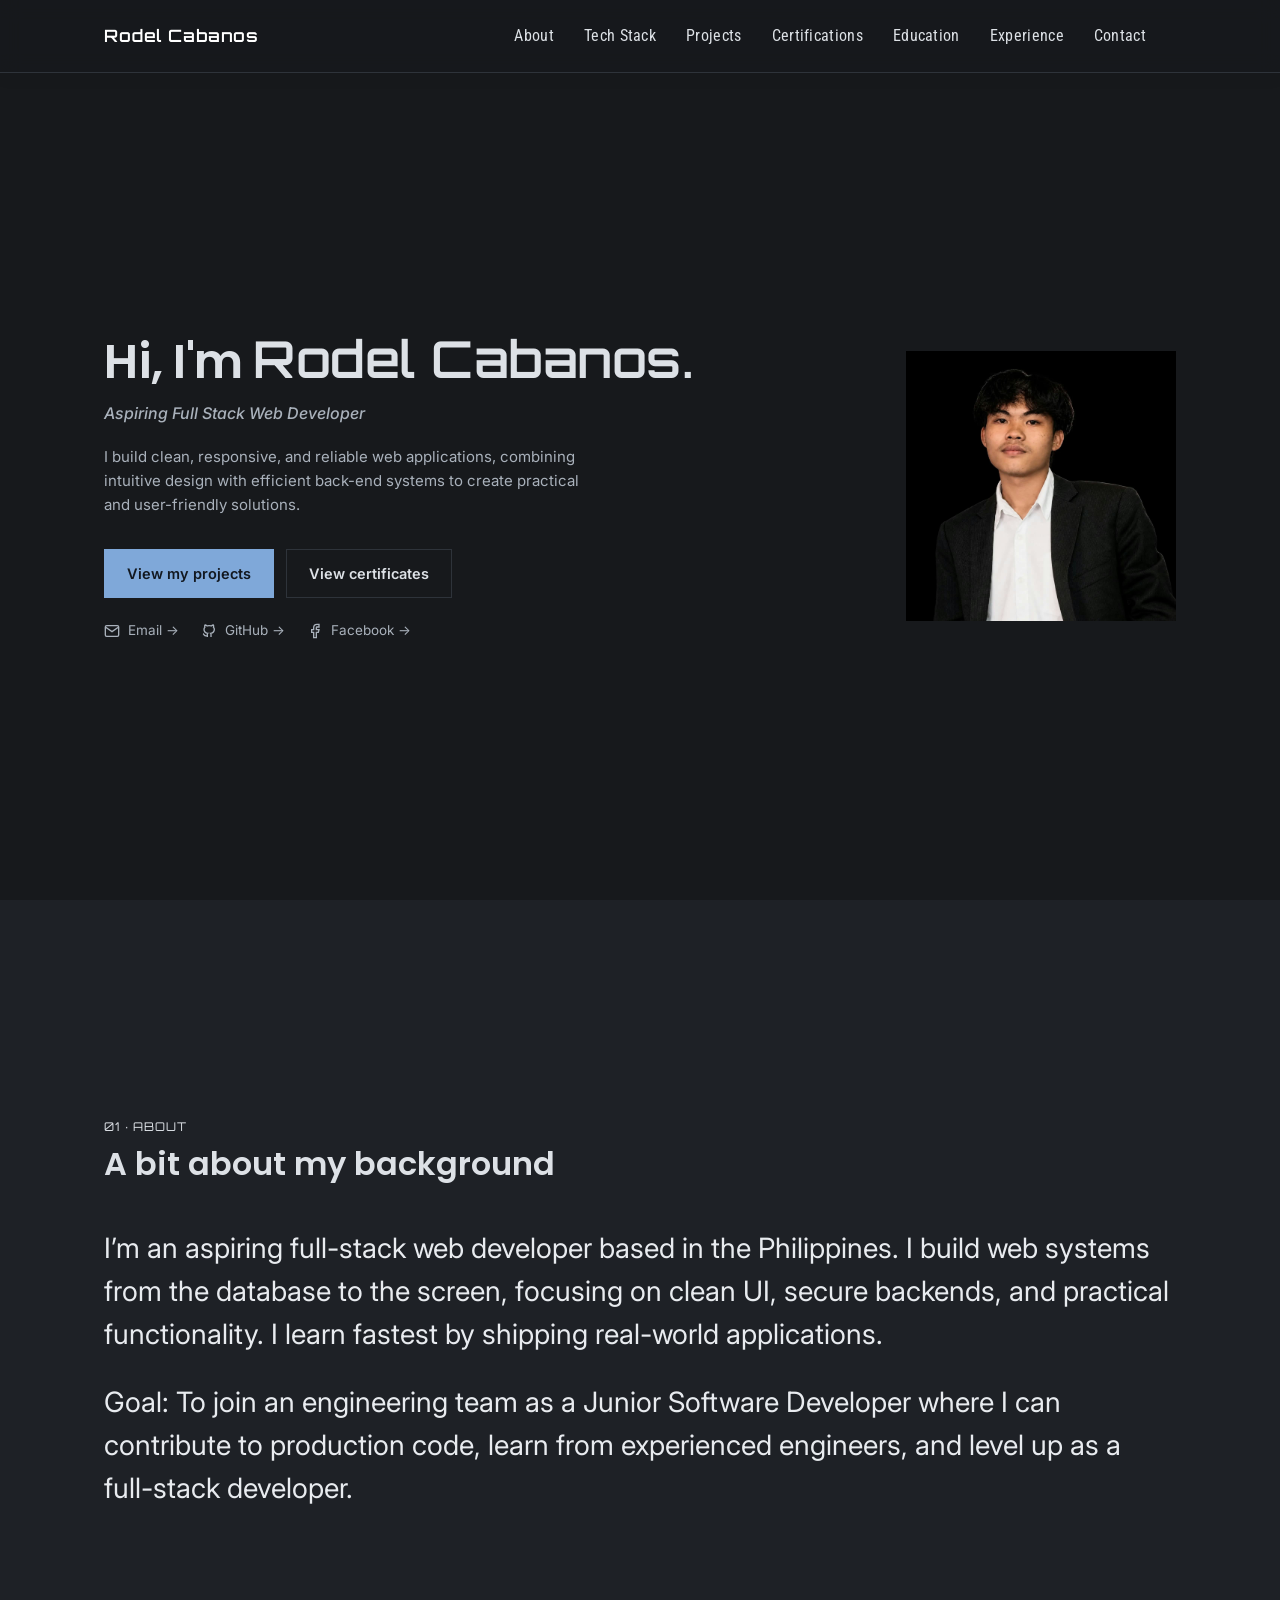
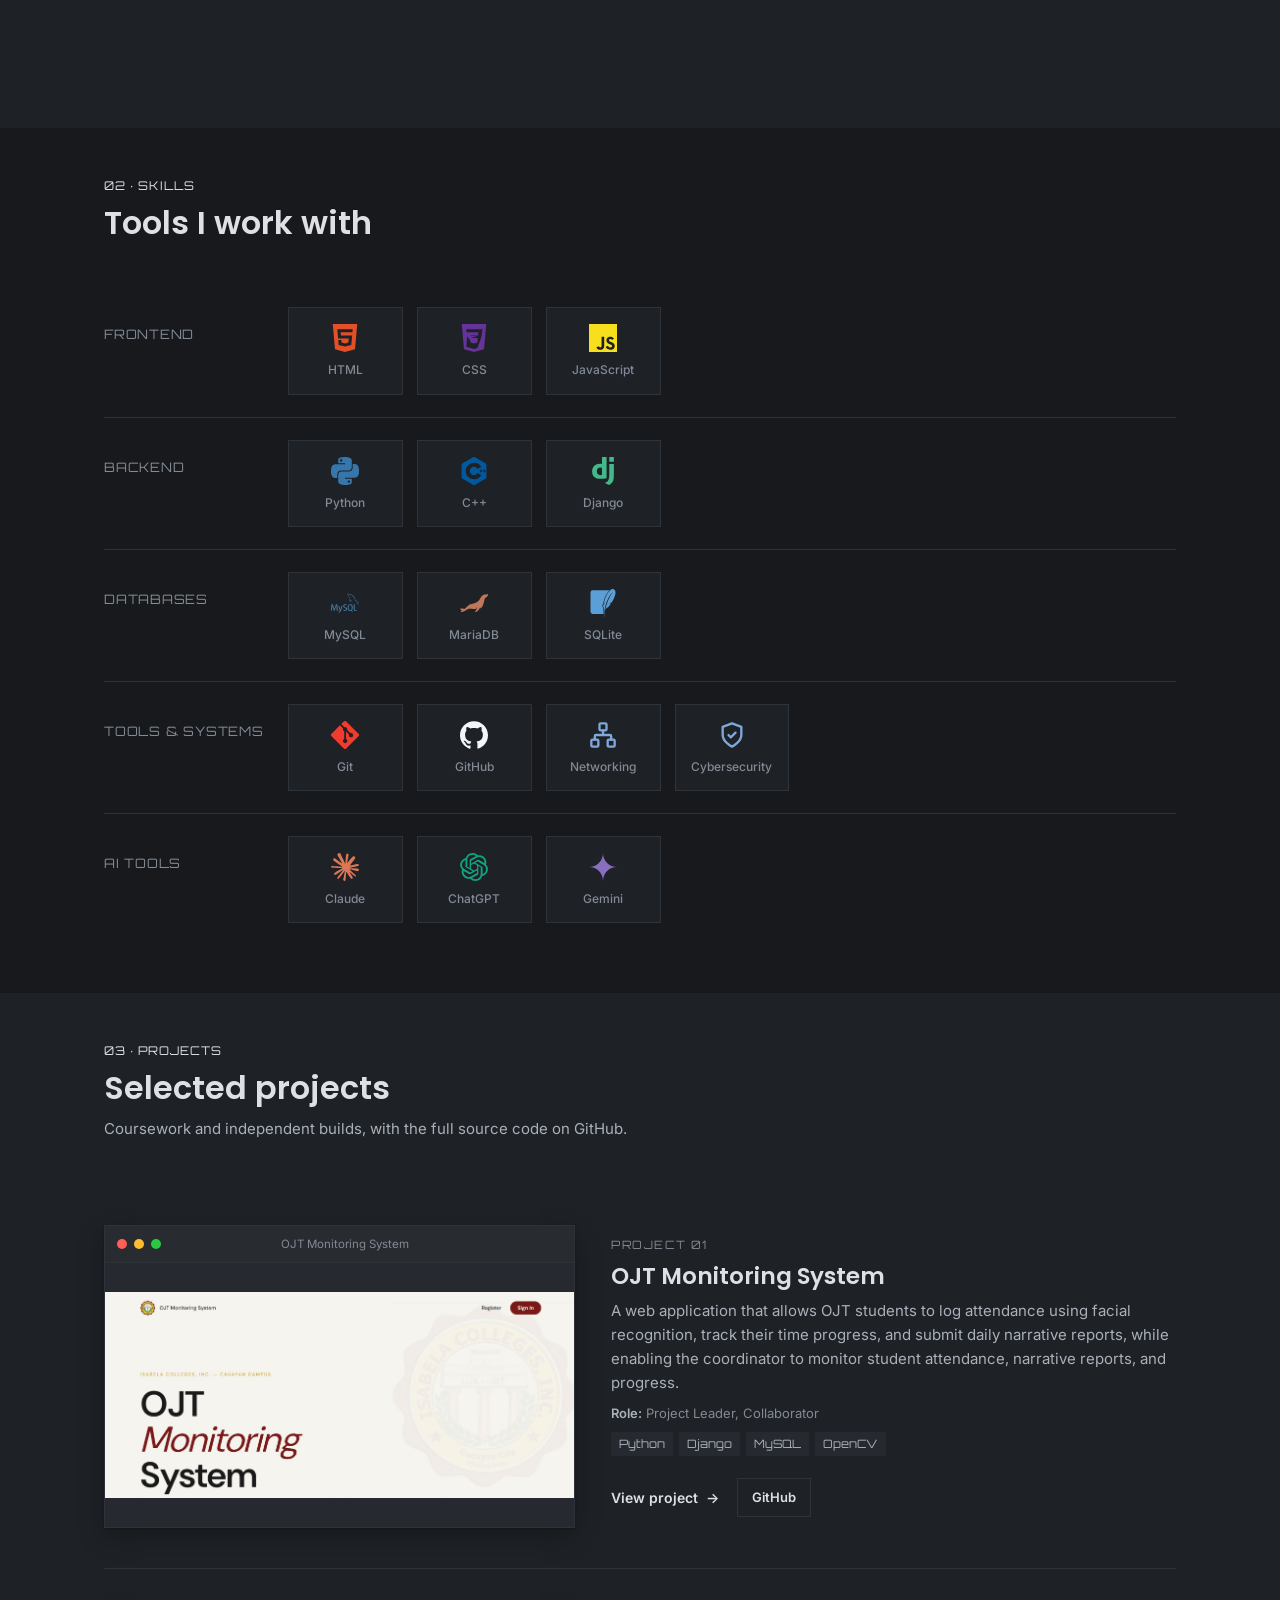
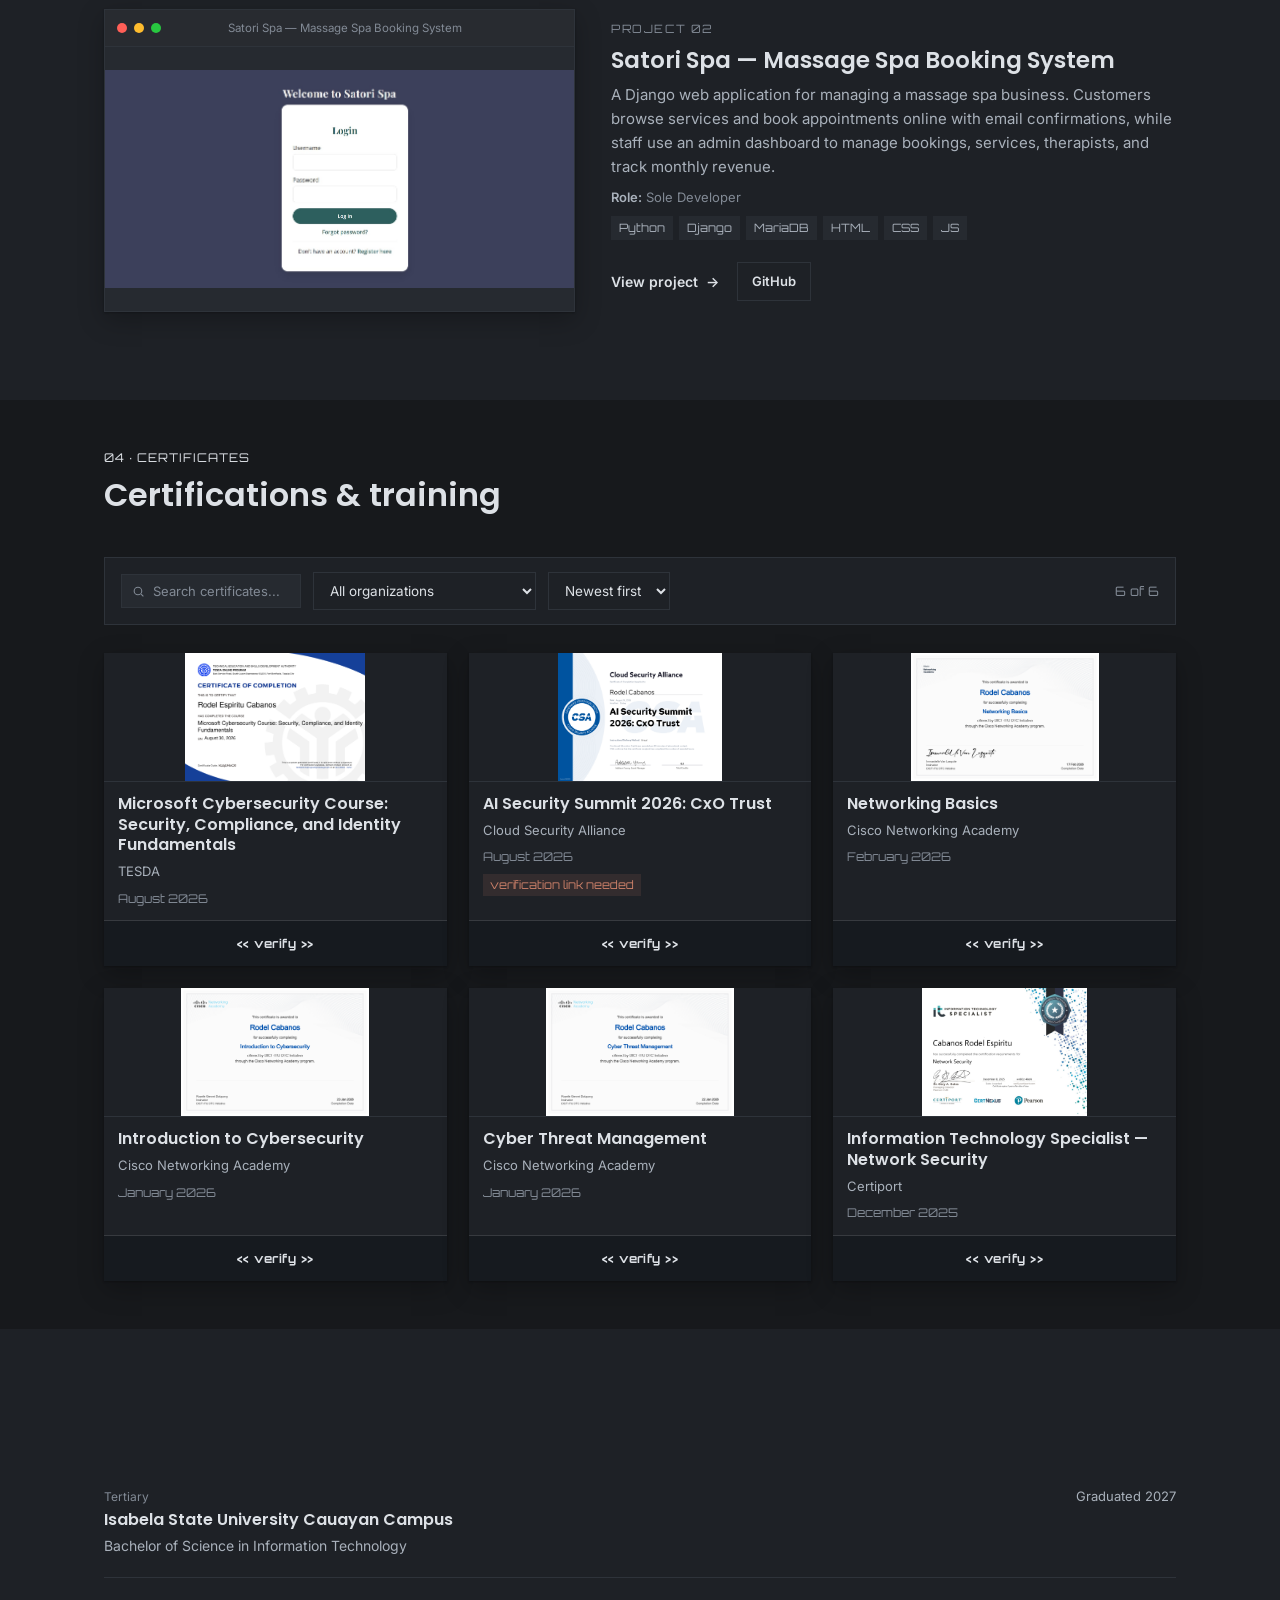
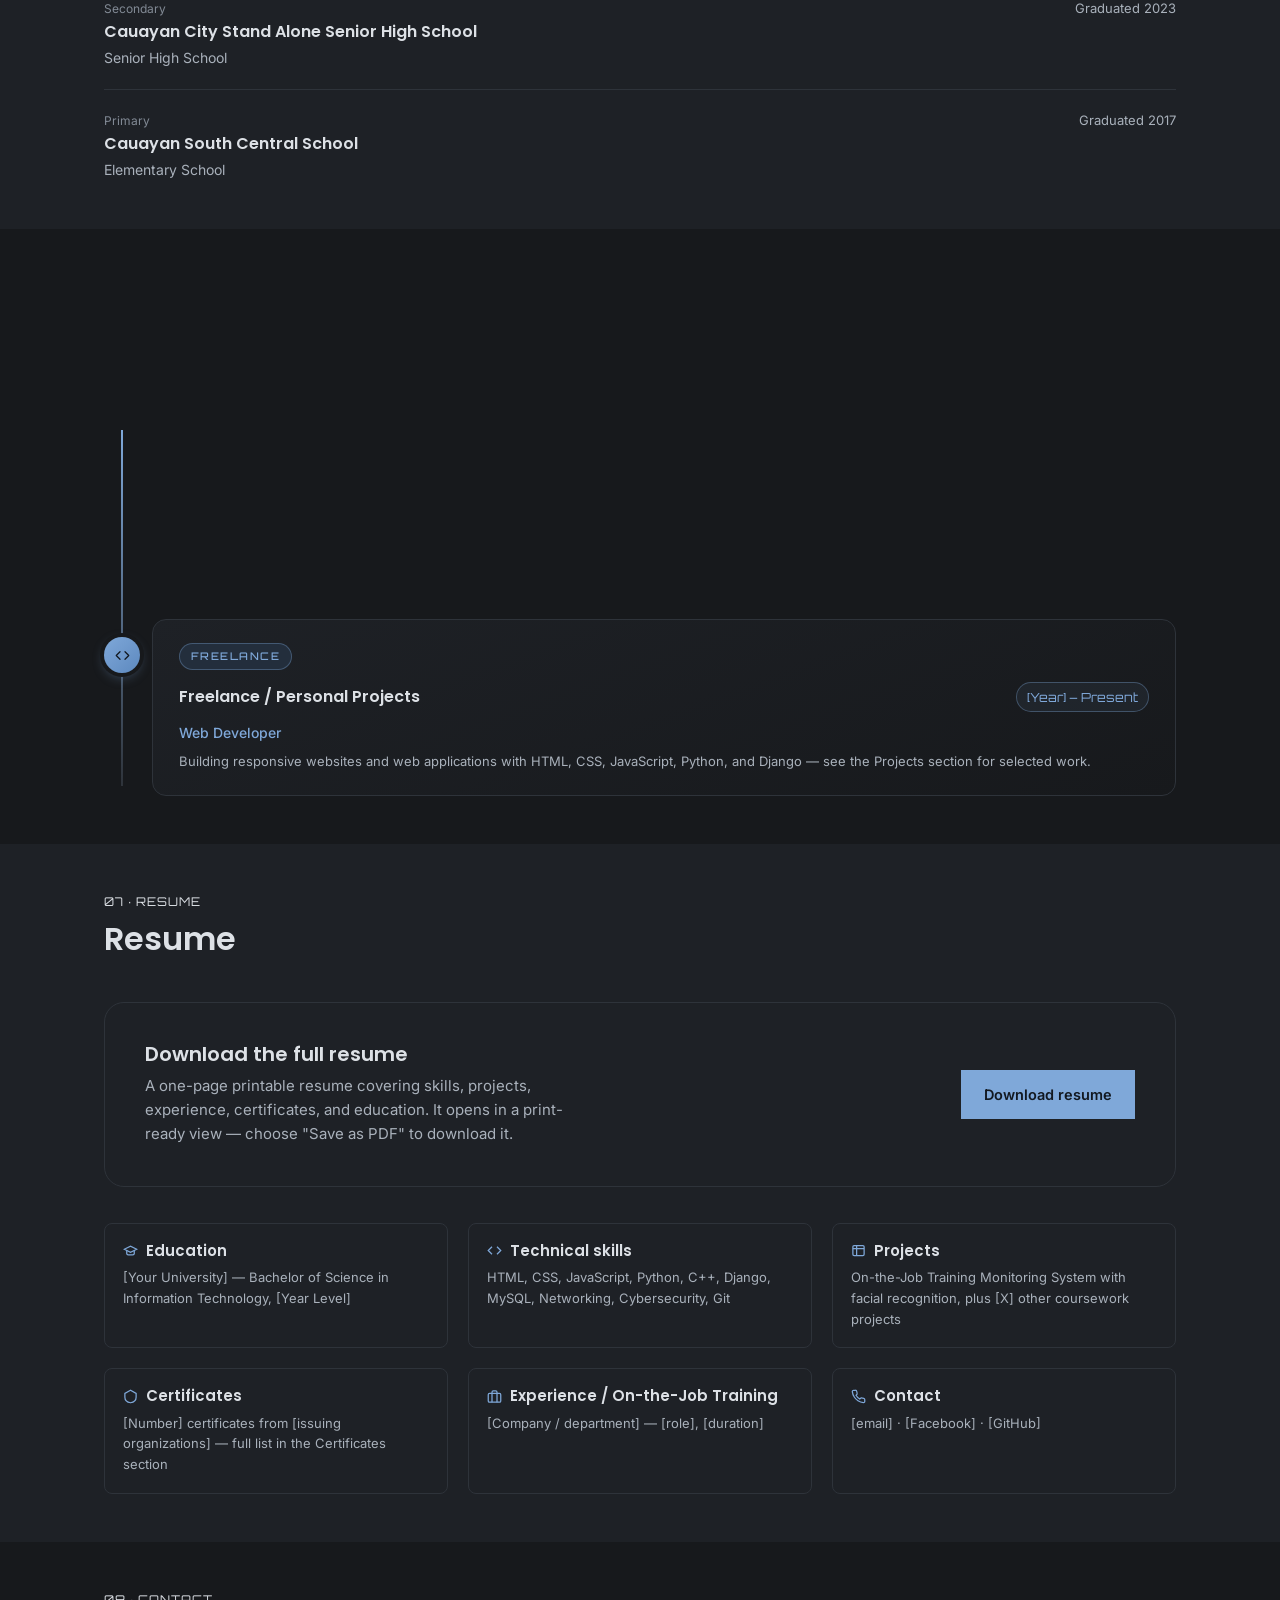
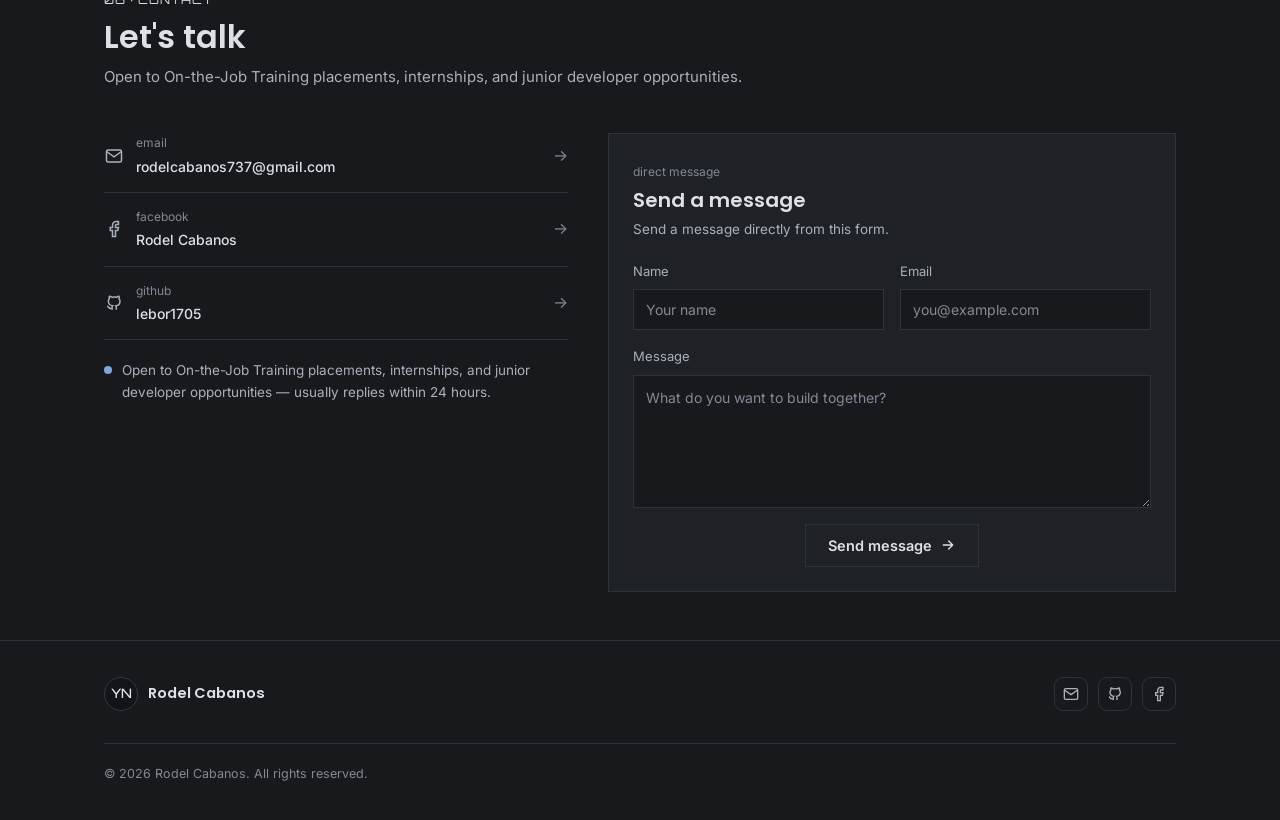
==== index.html @ 9fe043f9 "skskskkskskks" ====
﻿<!DOCTYPE html>
<html lang="en">
<head>
<meta charset="UTF-8">
<meta name="viewport" content="width=device-width, initial-scale=1, viewport-fit=cover">
<title>Rodel Cabanos</title>
<meta name="description" content="Portfolio and online resume of Rodel Cabanos, Bachelor of Science in Information Technology student.">
<link rel="preconnect" href="https://fonts.googleapis.com">
<link rel="preconnect" href="https://fonts.gstatic.com" crossorigin>
  <link href="https://fonts.googleapis.com/css2?family=Inter:wght@400;500;600;700&family=Orbitron:wght@500;600;700&family=Poppins:wght@400;500;600;700&family=Roboto+Condensed:wght@400;500;600;700&display=swap" rel="stylesheet">
<link rel="stylesheet" href="style.css">
</head>
<body>

<header class="nav">
  <div class="nav-inner">
    <a href="#home" class="brand">Rodel Cabanos</a>
    <nav class="nav-links" id="navLinks">
      <a href="#about">About</a>
      <a href="#skills">Tech Stack</a>
      <a href="#projects">Projects</a>
      <a href="#certificates">Certifications</a>
      <a href="#education">Education</a>
      <a href="#experience">Experience</a>
      <a href="#contact">Contact</a>
    </nav>
    <div class="nav-right">
      <button class="nav-burger" id="navBurger" aria-label="Open menu"><span></span></button>
    </div>
  </div>
  <div class="mobile-panel" id="mobilePanel">
    <a href="#about">About</a>
    <a href="#skills">Tech Stack</a>
    <a href="#projects">Projects</a>
    <a href="#certificates">Certifications</a>
    <a href="#education">Education</a>
    <a href="#experience">Experience</a>
    <a href="#contact">Contact</a>
  </div>
</header>

<!-- ============================================================ HOME ============================================================ -->
<section id="home" class="hero">
  <div class="wrap">
    <div class="hero-copy">
      <h1>Hi, I'm <span class="gothic">Rodel Cabanos.</span></h1>
      <p class="role">Aspiring Full Stack Web Developer</p>
      <p class="intro">I build clean, responsive, and reliable web applications, combining intuitive design with efficient back-end systems to create practical and user-friendly solutions.</p>
      <div class="hero-actions">
        <a href="#projects" class="btn btn-primary">View my projects</a>
        <a href="#certificates" class="btn btn-ghost">View certificates</a>
      </div>
      <div class="hero-social">
        <a href="https://mail.google.com/mail/?view=cm&fs=1&to=rodelcabanos737@gmail.com" target="_blank" rel="noopener">
          <svg viewBox="0 0 24 24" fill="none" stroke="currentColor" stroke-width="2"><rect x="2" y="4" width="20" height="16" rx="2"/><path d="m22 6-10 7L2 6"/></svg>
          Email &rarr;
        </a>
        <a href="https://github.com/leboR1705" target="_blank" rel="noopener">
          <svg viewBox="0 0 24 24" fill="none" stroke="currentColor" stroke-width="2"><path d="M9 19c-4.3 1.4-4.3-2.5-6-3m12 5v-3.5c0-1 .1-1.4-.5-2 2.8-.3 5.5-1.4 5.5-6a4.6 4.6 0 0 0-1.3-3.2 4.2 4.2 0 0 0-.1-3.2s-1-.3-3.3 1.3a11.5 11.5 0 0 0-6 0C6.9 2.8 5.9 3.1 5.9 3.1a4.2 4.2 0 0 0-.1 3.2A4.6 4.6 0 0 0 4.5 9.5c0 4.6 2.7 5.7 5.5 6-.6.6-.6 1.2-.5 2V21"/></svg>
          GitHub &rarr;
        </a>
        <a href="https://www.facebook.com/share/19pLEA3whV/" target="_blank" rel="noopener">
          <svg viewBox="0 0 24 24" fill="none" stroke="currentColor" stroke-width="2"><path d="M18 2h-3a5 5 0 0 0-5 5v3H7v4h3v8h4v-8h3l1-4h-4V7a1 1 0 0 1 1-1h3Z"/></svg>
          Facebook &rarr;
        </a>
      </div>
    </div>
    <div class="hero-side">
      <div class="hero-card">
        <div class="hero-photo">
          <img src="images/profile.jpg" alt="Profile photo of Rodel Cabanos"/>
        </div>
      </div>
    </div>
  </div>
</section>

<!-- ============================================================ ABOUT ============================================================ -->
<section id="about">
  <div class="wrap">
    <div class="section-head">
      <span class="eyebrow">01 · about</span>
      <h2>A bit about my background</h2>
    </div>
    <div class="about-grid">
      <div class="about-text">
        <p>I’m an aspiring full-stack web developer based in the Philippines. I build web systems from the database to the screen, focusing on clean UI, secure backends, and practical functionality. I learn fastest by shipping real-world applications.</p>
      </div>
      <aside class="about-quote">
        <span class="q-mark" aria-hidden="true">&ldquo;</span>
        <p class="quote-text">Goal: To join an engineering team as a Junior Software Developer where I can contribute to production code, learn from experienced engineers, and level up as a full-stack developer.</p>
      </aside>
    </div>
  </div>
</section>

<!-- ============================================================ SKILLS ============================================================ -->
<section id="skills">
  <div class="wrap">
    <div class="section-head">
      <span class="eyebrow">02 · skills</span>
      <h2>Tools I work with</h2>
    </div>

    <div class="skill-group">
      <h3>frontend</h3>
      <div class="skill-cards">
        <div class="skill-card"><svg class="i-html" viewBox="0 0 24 24" fill="currentColor"><path d="M1.5 0h21l-1.91 21.563L11.977 24l-8.564-2.438L1.5 0zm7.031 9.75l-.232-2.718 10.059.003.23-2.622L5.412 4.41l.698 8.01h9.126l-.326 3.426-2.91.804-2.955-.81-.188-2.11H6.248l.33 4.171L12 19.351l5.379-1.443.744-8.157H8.531z"/></svg><span>HTML</span></div>
        <div class="skill-card"><svg class="i-css" viewBox="0 0 24 24" fill="currentColor"><path d="M1.5 0h21l-1.91 21.563L11.977 24l-8.564-2.438L1.5 0zm17.09 4.413L5.41 4.41l.213 2.622 10.125.002-.255 2.716h-6.64l.24 2.573h6.182l-.366 3.523-2.91.804-2.956-.81-.188-2.11h-.01l.01.002-2.128-2.11-.012-.001-.576-1.494L5.41 19.59l6.569 1.814 2.911-.803 3.286-9.113.717-3.833.28-2.846.173-1.324zM8.79 12.057h6.188l-.212 2.11-6.188.24-.33-4.172 6.51-.002z"/></svg><span>CSS</span></div>
        <div class="skill-card"><svg class="i-js" viewBox="0 0 24 24" fill="currentColor"><path d="M0 0h24v24H0V0zm22.034 18.276c-.175-1.095-.888-2.015-3.003-2.873-.736-.345-1.554-.585-1.797-1.14-.091-.33-.105-.51-.046-.705.15-.646.915-.84 1.515-.66.39.12.75.42.976.9 1.034-.676 1.034-.676 1.755-1.125-.27-.42-.404-.601-.586-.78-.63-.705-1.469-1.065-2.834-1.034l-.705.089c-.676.165-1.32.525-1.71 1.005-1.14 1.291-.811 3.541.569 4.471 1.365 1.02 3.361 1.244 3.616 2.205.24 1.17-.87 1.545-1.966 1.41-.811-.18-1.26-.586-1.755-1.336l-1.83 1.051c.21.48.45.689.81 1.109 1.74 1.756 6.09 1.666 6.871-1.004.029-.09.24-.705.074-1.65l.046.067zm-8.983-7.245h-2.248c0 1.938-.009 3.864-.009 5.805 0 1.232.063 2.363-.138 2.711-.33.689-1.18.601-1.566.48-.396-.196-.597-.466-.83-.855-.063-.105-.11-.196-.127-.196l-1.825 1.125c.305.63.75 1.172 1.324 1.517.855.51 2.004.675 3.207.405.783-.226 1.458-.691 1.811-1.411.51-.93.402-2.07.397-3.346.012-2.054 0-4.109 0-6.179l.004-.056z"/></svg><span>JavaScript</span></div>
      </div>
    </div>
    <div class="skill-group">
      <h3>backend</h3>
      <div class="skill-cards">
        <div class="skill-card"><svg class="i-python" viewBox="0 0 24 24" fill="currentColor"><path d="M14.25.18l.9.2.73.26.59.3.45.32.34.34.25.34.16.33.1.3.04.26.02.2-.01.13V8.5l-.05.63-.13.55-.21.46-.26.38-.3.31-.33.25-.35.19-.35.14-.33.1-.3.07-.26.04-.21.02H8.77l-.69.05-.59.14-.5.22-.41.27-.33.32-.27.35-.2.36-.15.37-.1.35-.07.32-.04.27-.02.21v3.06H3.17l-.21-.03-.28-.07-.32-.12-.35-.18-.36-.26-.36-.36-.35-.46-.32-.59-.28-.73-.21-.88-.14-1.05-.05-1.23.06-1.22.16-1.04.24-.87.32-.71.36-.57.4-.44.42-.33.42-.24.4-.16.36-.1.32-.05.24-.01h.16l.06.01h8.16v-.83H6.18l-.01-2.75-.02-.37.05-.34.11-.31.17-.28.25-.26.31-.23.38-.2.44-.18.51-.15.58-.12.64-.1.71-.06.77-.04.84-.02 1.27.05zm-6.3 1.98l-.23.33-.08.41.08.41.23.34.33.22.41.09.41-.09.33-.22.23-.34.08-.41-.08-.41-.23-.33-.33-.22-.41-.09-.41.09zm13.09 3.95l.28.06.32.12.35.18.36.27.36.35.35.47.32.59.28.73.21.88.14 1.04.05 1.23-.06 1.23-.16 1.04-.24.86-.32.71-.36.57-.4.45-.42.33-.42.24-.4.16-.36.09-.32.05-.24.02-.16-.01h-8.22v.82h5.84l.01 2.76.02.36-.05.34-.11.31-.17.29-.25.25-.31.24-.38.2-.44.17-.51.15-.58.13-.64.09-.71.07-.77.04-.84.01-1.27-.04-1.07-.14-.9-.2-.73-.25-.59-.3-.45-.33-.34-.34-.25-.34-.16-.33-.1-.3-.04-.25-.02-.2.01-.13v-5.34l.05-.64.13-.54.21-.46.26-.38.3-.32.33-.24.35-.2.35-.14.33-.1.3-.06.26-.04.21-.02.13-.01h5.84l.69-.05.59-.14.5-.21.41-.28.33-.32.27-.35.2-.36.15-.36.1-.35.07-.32.04-.28.02-.21V6.07h2.09l.14.01zm-6.47 14.25l-.23.33-.08.41.08.41.23.33.33.23.41.08.41-.08.33-.23.23-.33.08-.41-.08-.41-.23-.33-.33-.23-.41-.08-.41.08z"/></svg><span>Python</span></div>
        <div class="skill-card"><svg class="i-cpp" viewBox="0 0 24 24" fill="currentColor"><path d="M22.394 6c-.167-.29-.398-.543-.652-.69L12.926.22c-.509-.294-1.34-.294-1.848 0L2.26 5.31c-.508.293-.923 1.013-.923 1.6v10.18c0 .294.104.62.271.91.167.29.398.543.652.69l8.816 5.09c.508.293 1.34.293 1.848 0l8.816-5.09c.254-.147.485-.4.652-.69.167-.29.27-.616.27-.91V6.91c.003-.294-.1-.62-.268-.91zM12 19.11c-3.92 0-7.109-3.19-7.109-7.11 0-3.92 3.19-7.11 7.11-7.11a7.133 7.133 0 016.156 3.553l-3.076 1.78a3.567 3.567 0 00-3.08-1.78A3.56 3.56 0 008.444 12 3.56 3.56 0 0012 15.555a3.57 3.57 0 003.08-1.778l3.078 1.78A7.135 7.135 0 0112 19.11zm7.11-6.715h-.79v.79h-.79v-.79h-.79v-.79h.79v-.79h.79v.79h.79zm2.962 0h-.79v.79h-.79v-.79h-.79v-.79h.79v-.79h.79v.79h.79z"/></svg><span>C++</span></div>
        <div class="skill-card"><svg class="i-django" viewBox="0 0 24 24" fill="currentColor"><path d="M11.146 0h3.924v18.166c-2.013.382-3.491.535-5.096.535-4.791 0-7.288-2.166-7.288-6.32 0-4.002 2.65-6.6 6.753-6.6.637 0 1.121.05 1.707.203zm0 9.143a3.894 3.894 0 00-1.325-.204c-1.988 0-3.134 1.223-3.134 3.365 0 2.09 1.096 3.236 3.109 3.236.433 0 .79-.025 1.35-.102V9.142zM21.314 6.06v9.098c0 3.134-.229 4.638-.917 5.937-.637 1.249-1.478 2.039-3.211 2.905l-3.644-1.733c1.733-.815 2.574-1.53 3.109-2.625.561-1.121.739-2.421.739-5.835V6.059h3.924zM17.39.021h3.924v4.026H17.39z"/></svg><span>Django</span></div>
      </div>
    </div>
    <div class="skill-group">
      <h3>databases</h3>
      <div class="skill-cards">
        <div class="skill-card"><svg class="i-mysql" viewBox="0 0 24 24" fill="currentColor"><path d="M16.405 5.501c-.115 0-.193.014-.274.033v.013h.014c.054.104.146.18.214.273.054.107.1.214.154.32l.014-.015c.094-.066.14-.172.14-.333-.04-.047-.046-.094-.08-.14-.04-.067-.126-.1-.18-.153zM5.77 18.695h-.927a50.854 50.854 0 00-.27-4.41h-.008l-1.41 4.41H2.45l-1.4-4.41h-.01a72.892 72.892 0 00-.195 4.41H0c.055-1.966.192-3.81.41-5.53h1.15l1.335 4.064h.008l1.347-4.064h1.095c.242 2.015.384 3.86.428 5.53zm4.017-4.08c-.378 2.045-.876 3.533-1.492 4.46-.482.716-1.01 1.073-1.583 1.073-.153 0-.34-.046-.566-.138v-.494c.11.017.24.026.386.026.268 0 .483-.075.647-.222.197-.18.295-.382.295-.605 0-.155-.077-.47-.23-.944L6.23 14.615h.91l.727 2.36c.164.536.233.91.205 1.123.4-1.064.678-2.227.835-3.483zm12.325 4.08h-2.63v-5.53h.885v4.85h1.745zm-3.32.135l-1.016-.5c.09-.076.177-.158.255-.25.433-.506.648-1.258.648-2.253 0-1.83-.718-2.746-2.155-2.746-.704 0-1.254.232-1.65.697-.43.508-.646 1.256-.646 2.245 0 .972.19 1.686.574 2.14.35.41.877.615 1.583.615.264 0 .506-.033.725-.098l1.325.772.36-.622zM15.5 17.588c-.225-.36-.337-.94-.337-1.736 0-1.393.424-2.09 1.27-2.09.443 0 .77.167.977.5.224.362.336.936.336 1.723 0 1.404-.424 2.108-1.27 2.108-.445 0-.77-.167-.978-.5zm-1.658-.425c0 .47-.172.856-.516 1.156-.344.3-.803.45-1.384.45-.543 0-1.064-.172-1.573-.515l.237-.476c.438.22.833.328 1.19.328.332 0 .593-.073.783-.22a.754.754 0 00.3-.615c0-.33-.23-.61-.648-.845-.388-.213-1.163-.657-1.163-.657-.422-.307-.632-.636-.632-1.177 0-.45.157-.81.47-1.085.315-.278.72-.415 1.22-.415.512 0 .98.136 1.4.41l-.213.476a2.726 2.726 0 00-1.064-.23c-.283 0-.502.068-.654.206a.685.685 0 00-.248.524c0 .328.234.61.666.85.393.215 1.187.67 1.187.67.433.305.648.63.648 1.168zm9.382-5.852c-.535-.014-.95.04-1.297.188-.1.04-.26.04-.274.167.055.053.063.14.11.214.08.134.218.313.346.407.14.11.28.216.427.31.26.16.555.255.81.416.145.094.293.213.44.313.073.05.12.14.214.172v-.02c-.046-.06-.06-.147-.105-.214-.067-.067-.134-.127-.2-.193a3.223 3.223 0 00-.695-.675c-.214-.146-.682-.35-.77-.595l-.013-.014c.146-.013.32-.066.46-.106.227-.06.435-.047.67-.106.106-.027.213-.06.32-.094v-.06c-.12-.12-.21-.283-.334-.395a8.867 8.867 0 00-1.104-.823c-.21-.134-.476-.22-.697-.334-.08-.04-.214-.06-.26-.127-.12-.146-.19-.34-.275-.514a17.69 17.69 0 01-.547-1.163c-.12-.262-.193-.523-.34-.763-.69-1.137-1.437-1.826-2.586-2.5-.247-.14-.543-.2-.856-.274-.167-.008-.334-.02-.5-.027-.11-.047-.216-.174-.31-.235-.38-.24-1.364-.76-1.644-.072-.18.434.267.862.422 1.082.115.153.26.328.34.5.047.116.06.235.107.356.106.294.207.622.347.897.073.14.153.287.247.413.054.073.146.107.167.227-.094.136-.1.334-.154.5-.24.757-.146 1.693.194 2.25.107.166.362.534.703.393.3-.12.234-.5.32-.835.02-.08.007-.133.048-.187v.015c.094.188.188.367.274.555.206.328.566.668.867.895.16.12.287.328.487.402v-.02h-.015c-.043-.058-.1-.086-.154-.133a3.445 3.445 0 01-.35-.4 8.76 8.76 0 01-.747-1.218c-.11-.21-.202-.436-.29-.643-.04-.08-.04-.2-.107-.24-.1.146-.247.273-.32.453-.127.288-.14.642-.188 1.01-.027.007-.014 0-.027.014-.214-.052-.287-.274-.367-.46-.2-.475-.233-1.238-.06-1.785.047-.14.247-.582.167-.716-.042-.127-.174-.2-.247-.303a2.478 2.478 0 01-.24-.427c-.16-.374-.24-.788-.414-1.162-.08-.173-.22-.354-.334-.513-.127-.18-.267-.307-.368-.52-.033-.073-.08-.194-.027-.274.014-.054.042-.075.094-.09.088-.072.335.022.422.062.247.1.455.194.662.334.094.066.195.193.315.226h.14c.214.047.455.014.655.073.355.114.675.28.962.46a5.953 5.953 0 012.085 2.286c.08.154.115.295.188.455.14.33.313.663.455.982.14.315.275.636.476.897.1.14.502.213.682.286.133.06.34.115.46.188.23.14.454.3.67.454.11.076.443.243.463.378z"/></svg><span>MySQL</span></div>
        <div class="skill-card"><svg class="i-mariadb" viewBox="0 0 24 24" fill="currentColor"><path d="M23.157 4.412c-.676.284-.79.31-1.673.372-.65.045-.757.057-1.212.209-.75.246-1.395.75-2.02 1.59-.296.398-1.249 1.913-1.249 1.988 0 .057-.65.998-.915 1.32-.574.713-1.08 1.079-2.14 1.59-.77.36-1.224.524-4.102 1.477-1.073.353-2.133.738-2.367.864-.852.449-1.515 1.036-2.203 1.938-1.003 1.32-.972 1.313-3.042.947a12.264 12.264 0 00-.675-.063c-.644-.05-1.023.044-1.332.334L0 17.193l.177.088c.094.05.353.234.561.398.215.17.461.347.55.391.088.044.17.088.183.101.012.013-.089.17-.228.353-.435.581-.593.871-.574 1.048.019.164.032.17.43.17.517-.006.826-.056 1.261-.208.65-.233 2.058-.94 2.784-1.4.776-.5 1.717-.998 1.956-1.042.082-.02.354-.07.594-.114.58-.107 1.464-.095 2.587.05.108.013.373.045.6.064.227.025.43.057.454.076.026.012.474.037.998.056.934.026 1.104.007 1.3-.189.126-.133.385-.631.498-.985.209-.643.417-.921.366-.492-.113.966-.322 1.692-.713 2.411-.259.499-.663 1.092-.934 1.395-.322.347-.315.36.088.315.619-.063 1.471-.397 2.096-.82.827-.562 1.647-1.691 2.19-3.03.107-.27.22-.22.183.083-.013.094-.038.315-.057.498l-.031.328.353-.202c.833-.48 1.414-1.262 2.127-2.884.227-.518.877-2.922 1.073-3.976a9.64 9.64 0 01.271-1.042c.127-.429.196-.555.48-.858.183-.19.625-.555.978-.808.72-.505.953-.75 1.187-1.205.208-.417.284-1.13.132-1.357-.132-.202-.284-.196-.763.006z"/></svg><span>MariaDB</span></div>
        <div class="skill-card"><svg class="i-sqlite" viewBox="0 0 24 24" fill="currentColor"><path d="M21.678.521c-1.032-.92-2.28-.55-3.513.544a8.71 8.71 0 0 0-.547.535c-2.109 2.237-4.066 6.38-4.674 9.544.237.48.422 1.093.544 1.561a13.044 13.044 0 0 1 .164.703s-.019-.071-.096-.296l-.05-.146a1.689 1.689 0 0 0-.033-.08c-.138-.32-.518-.995-.686-1.289-.143.423-.27.818-.376 1.176.484.884.778 2.4.778 2.4s-.025-.099-.147-.442c-.107-.303-.644-1.244-.772-1.464-.217.804-.304 1.346-.226 1.478.152.256.296.698.422 1.186.286 1.1.485 2.44.485 2.44l.017.224a22.41 22.41 0 0 0 .056 2.748c.095 1.146.273 2.13.5 2.657l.155-.084c-.334-1.038-.47-2.399-.41-3.967.09-2.398.642-5.29 1.661-8.304 1.723-4.55 4.113-8.201 6.3-9.945-1.993 1.8-4.692 7.63-5.5 9.788-.904 2.416-1.545 4.684-1.931 6.857.666-2.037 2.821-2.912 2.821-2.912s1.057-1.304 2.292-3.166c-.74.169-1.955.458-2.362.629-.6.251-.762.337-.762.337s1.945-1.184 3.613-1.72C21.695 7.9 24.195 2.767 21.678.521m-18.573.543A1.842 1.842 0 0 0 1.27 2.9v16.608a1.84 1.84 0 0 0 1.835 1.834h9.418a22.953 22.953 0 0 1-.052-2.707c-.006-.062-.011-.141-.016-.2a27.01 27.01 0 0 0-.473-2.378c-.121-.47-.275-.898-.369-1.057-.116-.197-.098-.31-.097-.432 0-.12.015-.245.037-.386a9.98 9.98 0 0 1 .234-1.045l.217-.028c-.017-.035-.014-.065-.031-.097l-.041-.381a32.8 32.8 0 0 1 .382-1.194l.2-.019c-.008-.016-.01-.038-.018-.053l-.043-.316c.63-3.28 2.587-7.443 4.8-9.791.066-.069.133-.128.198-.194z"/></svg><span>SQLite</span></div>
      </div>
    </div>
    <div class="skill-group">
      <h3>tools &amp; systems</h3>
      <div class="skill-cards">
        <div class="skill-card"><svg class="i-git" viewBox="0 0 24 24" fill="currentColor"><path d="M13.09 23.549a1.54 1.54 0 0 1-2.18 0L.451 13.089a1.54 1.54 0 0 1 0-2.179l7.191-7.19 2.733 2.733a1.85 1.85 0 0 0 .964 2.326v6.66a1.849 1.849 0 1 0 1.54 0V8.957l2.508 2.508a1.85 1.85 0 1 0 1.09-1.09l-2.634-2.634a1.85 1.85 0 0 0-2.378-2.377L8.73 2.63 10.91.451a1.54 1.54 0 0 1 2.179 0l10.459 10.46a1.54 1.54 0 0 1 0 2.179z"/></svg><span>Git</span></div>
        <div class="skill-card"><svg class="i-github" viewBox="0 0 24 24" fill="currentColor"><path d="M12 .297c-6.63 0-12 5.373-12 12 0 5.303 3.438 9.8 8.205 11.385.6.113.82-.258.82-.577 0-.285-.01-1.04-.015-2.04-3.338.724-4.042-1.61-4.042-1.61C4.422 18.07 3.633 17.7 3.633 17.7c-1.087-.744.084-.729.084-.729 1.205.084 1.838 1.236 1.838 1.236 1.07 1.835 2.809 1.305 3.495.998.108-.776.417-1.305.76-1.605-2.665-.3-5.466-1.332-5.466-5.93 0-1.31.465-2.38 1.235-3.22-.135-.303-.54-1.523.105-3.176 0 0 1.005-.322 3.3 1.23.96-.267 1.98-.399 3-.405 1.02.006 2.04.138 3 .405 2.28-1.552 3.285-1.23 3.285-1.23.645 1.653.24 2.873.12 3.176.765.84 1.23 1.91 1.23 3.22 0 4.61-2.805 5.625-5.475 5.92.42.36.81 1.096.81 2.22 0 1.606-.015 2.896-.015 3.286 0 .315.21.69.825.57C20.565 22.092 24 17.592 24 12.297c0-6.627-5.373-12-12-12"/></svg><span>GitHub</span></div>
        <div class="skill-card"><svg viewBox="0 0 24 24" fill="none" stroke="currentColor" stroke-width="2" stroke-linecap="round" stroke-linejoin="round"><rect x="16" y="16" width="6" height="6" rx="1"/><rect x="2" y="16" width="6" height="6" rx="1"/><rect x="9" y="2" width="6" height="6" rx="1"/><path d="M5 16v-3a1 1 0 0 1 1-1h12a1 1 0 0 1 1 1v3"/><path d="M12 12V8"/></svg><span>Networking</span></div>
        <div class="skill-card"><svg viewBox="0 0 24 24" fill="none" stroke="currentColor" stroke-width="2" stroke-linecap="round" stroke-linejoin="round"><path d="M12 22s8-4 8-10V5l-8-3-8 3v7c0 6 8 10 8 10z"/><path d="m9 12 2 2 4-4"/></svg><span>Cybersecurity</span></div>
      </div>
    </div>
    <div class="skill-group">
      <h3>ai tools</h3>
      <div class="skill-cards">
        <div class="skill-card"><svg class="i-claude" viewBox="0 0 24 24" fill="currentColor"><path d="m4.7144 15.9555 4.7174-2.6471.079-.2307-.079-.1275h-.2307l-.7893-.0486-2.6956-.0729-2.3375-.0971-2.2646-.1214-.5707-.1215-.5343-.7042.0546-.3522.4797-.3218.686.0608 1.5179.1032 2.2767.1578 1.6514.0972 2.4468.255h.3886l.0546-.1579-.1336-.0971-.1032-.0972L6.973 9.8356l-2.55-1.6879-1.3356-.9714-.7225-.4918-.3643-.4614-.1578-1.0078.6557-.7225.8803.0607.2246.0607.8925.686 1.9064 1.4754 2.4893 1.8336.3643.3035.1457-.1032.0182-.0728-.164-.2733-1.3539-2.4467-1.445-2.4893-.6435-1.032-.17-.6194c-.0607-.255-.1032-.4674-.1032-.7285L6.287.1335 6.6997 0l.9957.1336.419.3642.6192 1.4147 1.0018 2.2282 1.5543 3.0296.4553.8985.2429.8318.091.255h.1579v-.1457l.1275-1.706.2368-2.0947.2307-2.6957.0789-.7589.3764-.9107.7468-.4918.5828.2793.4797.686-.0668.4433-.2853 1.8517-.5586 2.9021-.3643 1.9429h.2125l.2429-.2429.9835-1.3053 1.6514-2.0643.7286-.8196.85-.9046.5464-.4311h1.0321l.759 1.1293-.34 1.1657-1.0625 1.3478-.8804 1.1414-1.2628 1.7-.7893 1.36.0729.1093.1882-.0183 2.8535-.607 1.5421-.2794 1.8396-.3157.8318.3886.091.3946-.3278.8075-1.967.4857-2.3072.4614-3.4364.8136-.0425.0304.0486.0607 1.5482.1457.6618.0364h1.621l3.0175.2247.7892.522.4736.6376-.079.4857-1.2142.6193-1.6393-.3886-3.825-.9107-1.3113-.3279h-.1822v.1093l1.0929 1.0686 2.0035 1.8092 2.5075 2.3314.1275.5768-.3218.4554-.34-.0486-2.2039-1.6575-.85-.7468-1.9246-1.621h-.1275v.17l.4432.6496 2.3436 3.5214.1214 1.0807-.17.3521-.6071.2125-.6679-.1214-1.3721-1.9246L14.38 17.959l-1.1414-1.9428-.1397.079-.674 7.2552-.3156.3703-.7286.2793-.6071-.4614-.3218-.7468.3218-1.4753.3886-1.9246.3157-1.53.2853-1.9004.17-.6314-.0121-.0425-.1397.0182-1.4328 1.9672-2.1796 2.9446-1.7243 1.8456-.4128.164-.7164-.3704.0667-.6618.4008-.5889 2.386-3.0357 1.4389-1.882.929-1.0868-.0062-.1579h-.0546l-6.3385 4.1164-1.1293.1457-.4857-.4554.0608-.7467.2307-.2429 1.9064-1.3114Z"/></svg><span>Claude</span></div>
        <div class="skill-card"><svg class="i-openai" viewBox="0 0 24 24" fill="currentColor"><path d="M22.2819 9.8211a5.9847 5.9847 0 0 0-.5157-4.9108 6.0462 6.0462 0 0 0-6.5098-2.9A6.0651 6.0651 0 0 0 4.9807 4.1818a5.9847 5.9847 0 0 0-3.9977 2.9 6.0462 6.0462 0 0 0 .7427 7.0966 5.98 5.98 0 0 0 .511 4.9107 6.051 6.051 0 0 0 6.5146 2.9001A5.9847 5.9847 0 0 0 13.2599 24a6.0557 6.0557 0 0 0 5.7718-4.2058 5.9894 5.9894 0 0 0 3.9977-2.9001 6.0557 6.0557 0 0 0-.7475-7.0729zm-9.022 12.6081a4.4755 4.4755 0 0 1-2.8764-1.0408l.1419-.0804 4.7783-2.7582a.7948.7948 0 0 0 .3927-.6813v-6.7369l2.02 1.1686a.071.071 0 0 1 .038.052v5.5826a4.504 4.504 0 0 1-4.4945 4.4944zm-9.6607-4.1254a4.4708 4.4708 0 0 1-.5346-3.0137l.142.0852 4.783 2.7582a.7712.7712 0 0 0 .7806 0l5.8428-3.3685v2.3324a.0804.0804 0 0 1-.0332.0615L9.74 19.9502a4.4992 4.4992 0 0 1-6.1408-1.6464zM2.3408 7.8956a4.485 4.485 0 0 1 2.3655-1.9728V11.6a.7664.7664 0 0 0 .3879.6765l5.8144 3.3543-2.0201 1.1685a.0757.0757 0 0 1-.071 0l-4.8303-2.7865A4.504 4.504 0 0 1 2.3408 7.872zm16.5963 3.8558L13.1038 8.364 15.1192 7.2a.0757.0757 0 0 1 .071 0l4.8303 2.7913a4.4944 4.4944 0 0 1-.6765 8.1042v-5.6772a.79.79 0 0 0-.407-.667zm2.0107-3.0231l-.142-.0852-4.7735-2.7818a.7759.7759 0 0 0-.7854 0L9.409 9.2297V6.8974a.0662.0662 0 0 1 .0284-.0615l4.8303-2.7866a4.4992 4.4992 0 0 1 6.6802 4.66zM8.3065 12.863l-2.02-1.1638a.0804.0804 0 0 1-.038-.0567V6.0742a4.4992 4.4992 0 0 1 7.3757-3.4537l-.142.0805L8.704 5.459a.7948.7948 0 0 0-.3927.6813zm1.0976-2.3654l2.602-1.4998 2.6069 1.4998v2.9994l-2.5974 1.4997-2.6067-1.4997Z"/></svg><span>ChatGPT</span></div>
        <div class="skill-card"><svg class="i-gemini" viewBox="0 0 24 24" fill="currentColor"><path d="M11.04 19.32Q12 21.51 12 24q0-2.49.93-4.68.96-2.19 2.58-3.81t3.81-2.55Q21.51 12 24 12q-2.49 0-4.68-.93a12.3 12.3 0 0 1-3.81-2.58 12.3 12.3 0 0 1-2.58-3.81Q12 2.49 12 0q0 2.49-.96 4.68-.93 2.19-2.55 3.81a12.3 12.3 0 0 1-3.81 2.58Q2.49 12 0 12q2.49 0 4.68.96 2.19.93 3.81 2.55t2.55 3.81"/></svg><span>Gemini</span></div>
      </div>
    </div>
  </div>
</section>

<!-- ============================================================ PROJECTS ============================================================ -->
<section id="projects">
  <div class="wrap">
    <div class="section-head">
      <span class="eyebrow">03 · projects</span>
      <h2>Selected projects</h2>
      <p>Coursework and independent builds, with the full source code on GitHub.</p>
    </div>
    <div class="project-list" id="projectGrid"></div>
  </div>
</section>

<!-- ============================================================ CERTIFICATES ============================================================ -->
<section id="certificates">
  <div class="wrap">
    <div class="section-head">
      <span class="eyebrow">04 · certificates</span>
      <h2>Certifications &amp; training</h2>
    </div>

    <div class="cert-toolbar">
      <div class="cert-search">
        <svg viewBox="0 0 24 24" fill="none" stroke="currentColor" stroke-width="2"><circle cx="11" cy="11" r="7"/><path d="m21 21-4.3-4.3"/></svg>
        <input type="text" id="certSearch" placeholder="Search certificates...">
      </div>
      <select class="cert-select" id="certOrgFilter">
        <option value="all">All organizations</option>
      </select>
      <select class="cert-select" id="certSort">
        <option value="date-desc">Newest first</option>
        <option value="date-asc">Oldest first</option>
        <option value="title-asc">Title A-Z</option>
      </select>
      <span class="cert-count" id="certCount"></span>
    </div>

    <div class="cert-grid" id="certGrid"></div>
  </div>
</section>

<!-- ============================================================ EDUCATION ============================================================ -->
<section id="education">
  <div class="wrap">
    <div class="section-head">
      <span class="eyebrow">05 · education</span>
      <h2>My educational background</h2>
    </div>

    <div class="education-list">
      <article class="education-item">
        <div class="education-heading">
          <div>
            <p class="education-level">Tertiary</p>
            <h3>Isabela State University Cauayan Campus</h3>
          </div>
          <span class="education-year">Graduated 2027</span>
        </div>
        <p class="education-degree">Bachelor of Science in Information Technology</p>
      </article>

      <article class="education-item">
        <div class="education-heading">
          <div>
            <p class="education-level">Secondary</p>
            <h3>Cauayan City Stand Alone Senior High School</h3>
          </div>
          <span class="education-year">Graduated 2023</span>
        </div>
        <p class="education-degree">Senior High School</p>
      </article>

      <article class="education-item">
        <div class="education-heading">
          <div>
            <p class="education-level">Primary</p>
            <h3>Cauayan South Central School</h3>
          </div>
          <span class="education-year">Graduated 2017</span>
        </div>
        <p class="education-degree">Elementary School</p>
      </article>
    </div>
  </div>
</section>

<!-- ============================================================ EXPERIENCE ============================================================ -->
<section id="experience">
  <div class="wrap">
    <div class="section-head">
      <span class="eyebrow">06 · experience</span>
      <h2>Experience &amp; training</h2>
      <p>Hands-on work, on-the-job training, and practical involvement so far.</p>
    </div>

    <div class="edu-timeline">
      <div class="edu-item">
        <div class="edu-marker"><svg viewBox="0 0 24 24" fill="none" stroke="currentColor" stroke-width="2" stroke-linecap="round" stroke-linejoin="round"><rect x="2" y="7" width="20" height="14" rx="2"/><path d="M16 7V5a2 2 0 0 0-2-2h-4a2 2 0 0 0-2 2v2"/></svg></div>
        <div class="edu-card">
          <span class="edu-tag">Training</span>
          <div class="edu-head">
            <h3>[Company / Department]</h3>
            <span class="edu-years">[Year] – [Year]</span>
          </div>
          <p class="edu-degree">On-the-Job Training / Intern — [Role]</p>
          <p class="edu-note">[Describe your responsibilities, e.g. assisting in system development, testing, and documentation.]</p>
        </div>
      </div>

      <div class="edu-item">
        <div class="edu-marker"><svg viewBox="0 0 24 24" fill="none" stroke="currentColor" stroke-width="2" stroke-linecap="round" stroke-linejoin="round"><polyline points="16 18 22 12 16 6"/><polyline points="8 6 2 12 8 18"/></svg></div>
        <div class="edu-card">
          <span class="edu-tag">Freelance</span>
          <div class="edu-head">
            <h3>Freelance / Personal Projects</h3>
            <span class="edu-years">[Year] – Present</span>
          </div>
          <p class="edu-degree">Web Developer</p>
          <p class="edu-note">Building responsive websites and web applications with HTML, CSS, JavaScript, Python, and Django — see the Projects section for selected work.</p>
        </div>
      </div>
    </div>
  </div>
</section>

<!-- ============================================================ RESUME ============================================================ -->
<section id="resume">
  <div class="wrap">
    <div class="section-head">
      <span class="eyebrow">07 · resume</span>
      <h2>Resume</h2>
    </div>

    <div class="resume-wrap">
      <div>
        <h3>Download the full resume</h3>
        <p>A one-page printable resume covering skills, projects, experience, certificates, and education. It opens in a print-ready view — choose "Save as PDF" to download it.</p>
      </div>
      <a href="resume.html" target="_blank" class="btn btn-primary">Download resume</a>
    </div>

    <div class="resume-list">
      <div class="item">
        <h4><svg viewBox="0 0 24 24" fill="none" stroke="currentColor" stroke-width="2"><path d="M22 10 12 5 2 10l10 5 10-5Z"/><path d="M6 12v5c0 1 3 2 6 2s6-1 6-2v-5"/></svg>Education</h4>
        <p>[Your University] — Bachelor of Science in Information Technology, [Year Level]</p>
      </div>
      <div class="item">
        <h4><svg viewBox="0 0 24 24" fill="none" stroke="currentColor" stroke-width="2"><path d="m16 18 6-6-6-6M8 6l-6 6 6 6"/></svg>Technical skills</h4>
        <p>HTML, CSS, JavaScript, Python, C++, Django, MySQL, Networking, Cybersecurity, Git</p>
      </div>
      <div class="item">
        <h4><svg viewBox="0 0 24 24" fill="none" stroke="currentColor" stroke-width="2"><rect x="3" y="4" width="18" height="16" rx="2"/><path d="M3 9h18M9 4v16"/></svg>Projects</h4>
        <p>On-the-Job Training Monitoring System with facial recognition, plus [X] other coursework projects</p>
      </div>
      <div class="item">
        <h4><svg viewBox="0 0 24 24" fill="none" stroke="currentColor" stroke-width="2"><path d="M12 2 3 7v6c0 5 4 8 9 9 5-1 9-4 9-9V7l-9-5Z"/></svg>Certificates</h4>
        <p>[Number] certificates from [issuing organizations] — full list in the Certificates section</p>
      </div>
      <div class="item">
        <h4><svg viewBox="0 0 24 24" fill="none" stroke="currentColor" stroke-width="2"><rect x="2" y="7" width="20" height="14" rx="2"/><path d="M16 21V5a2 2 0 0 0-2-2h-4a2 2 0 0 0-2 2v16"/></svg>Experience / On-the-Job Training</h4>
        <p>[Company / department] — [role], [duration]</p>
      </div>
      <div class="item">
        <h4><svg viewBox="0 0 24 24" fill="none" stroke="currentColor" stroke-width="2"><path d="M22 16.9v3a2 2 0 0 1-2.2 2 19.8 19.8 0 0 1-8.6-3.1 19.5 19.5 0 0 1-6-6 19.8 19.8 0 0 1-3.1-8.7A2 2 0 0 1 4.1 2h3a2 2 0 0 1 2 1.7c.1 1 .4 2 .7 3a2 2 0 0 1-.5 2.1L8 10.1a16 16 0 0 0 6 6l1.3-1.3a2 2 0 0 1 2.1-.5c1 .3 2 .5 3 .7a2 2 0 0 1 1.6 2Z"/></svg>Contact</h4>
        <p>[email] · [Facebook] · [GitHub]</p>
      </div>
    </div>
  </div>
</section>

<!-- ============================================================ CONTACT ============================================================ -->
<section id="contact">
  <div class="wrap">
    <div class="section-head">
      <span class="eyebrow">08 · contact</span>
      <h2>Let's talk</h2>
      <p>Open to On-the-Job Training placements, internships, and junior developer opportunities.</p>
    </div>
    <div class="contact-layout">
      <div class="contact-aside">
        <div class="contact-grid">
          <a class="contact-card" href="https://mail.google.com/mail/?view=cm&fs=1&to=rodelcabanos737@gmail.com" target="_blank" rel="noopener">
            <span class="cc-icon">
              <svg viewBox="0 0 24 24" fill="none" stroke="currentColor" stroke-width="2"><rect x="2" y="4" width="20" height="16" rx="2"/><path d="m22 6-10 7L2 6"/></svg>
            </span>
            <span class="cc-text">
              <span class="label">email</span>
              <span class="value">rodelcabanos737@gmail.com</span>
            </span>
            <span class="cc-arrow" aria-hidden="true">&rarr;</span>
          </a>
          <a class="contact-card" href="https://www.facebook.com/share/19pLEA3whV/" target="_blank" rel="noopener">
            <span class="cc-icon">
              <svg viewBox="0 0 24 24" fill="none" stroke="currentColor" stroke-width="2"><path d="M18 2h-3a5 5 0 0 0-5 5v3H7v4h3v8h4v-8h3l1-4h-4V7a1 1 0 0 1 1-1h3Z"/></svg>
            </span>
            <span class="cc-text">
              <span class="label">facebook</span>
              <span class="value">Rodel Cabanos</span>
            </span>
            <span class="cc-arrow" aria-hidden="true">&rarr;</span>
          </a>
          <a class="contact-card" href="https://github.com/leboR1705" target="_blank" rel="noopener">
            <span class="cc-icon">
              <svg viewBox="0 0 24 24" fill="none" stroke="currentColor" stroke-width="2"><path d="M9 19c-4.3 1.4-4.3-2.5-6-3m12 5v-3.5c0-1 .1-1.4-.5-2 2.8-.3 5.5-1.4 5.5-6a4.6 4.6 0 0 0-1.3-3.2 4.2 4.2 0 0 0-.1-3.2s-1-.3-3.3 1.3a11.5 11.5 0 0 0-6 0C6.9 2.8 5.9 3.1 5.9 3.1a4.2 4.2 0 0 0-.1 3.2A4.6 4.6 0 0 0 4.5 9.5c0 4.6 2.7 5.7 5.5 6-.6.6-.6 1.2-.5 2V21"/></svg>
            </span>
            <span class="cc-text">
              <span class="label">github</span>
              <span class="value">lebor1705</span>
            </span>
            <span class="cc-arrow" aria-hidden="true">&rarr;</span>
          </a>
        </div>

        <div class="contact-note">
          <span class="status-dot"></span>
          <p>Open to On-the-Job Training placements, internships, and junior developer opportunities — usually replies within 24 hours.</p>
        </div>
      </div>

      <form class="contact-form" id="contactForm" action="https://formspree.io/f/xqpplrgw" method="POST">
        <div class="form-head">
          <span class="form-eyebrow">direct message</span>
          <h3>Send a message</h3>
          <p>Send a message directly from this form.</p>
        </div>
        <div class="form-row">
          <div class="form-field">
            <label for="cfName">Name</label>
            <input type="text" id="cfName" name="name" placeholder="Your name" autocomplete="name" required>
          </div>
          <div class="form-field">
            <label for="cfEmail">Email</label>
            <input type="email" id="cfEmail" name="_replyto" placeholder="you@example.com" autocomplete="email" required>
          </div>
        </div>
        <div class="form-field">
          <label for="cfMessage">Message</label>
          <textarea id="cfMessage" name="message" rows="5" placeholder="What do you want to build together?" required></textarea>
        </div>
        <div class="form-actions">
          <button type="submit" class="btn btn-ghost" id="cfSend">
            Send message
            <svg viewBox="0 0 24 24" fill="none" stroke="currentColor" stroke-width="2" stroke-linecap="round" stroke-linejoin="round"><path d="M5 12h14M13 6l6 6-6 6"/></svg>
          </button>
        </div>
      </form>
    </div>
  </div>
</section>

<footer>
  <div class="wrap" style="display:flex; flex-wrap:wrap; gap:16px; align-items:center; justify-content:space-between; width:100%;">
    <div class="fbrand">
      <span class="brand-mark">YN</span>
      <div>
        <div class="name">Rodel Cabanos</div>
      </div>
    </div>
    <div class="fsocial">
      <a href="https://mail.google.com/mail/?view=cm&fs=1&to=rodelcabanos737@gmail.com" target="_blank" rel="noopener" aria-label="Email"><svg viewBox="0 0 24 24" fill="none" stroke="currentColor" stroke-width="2"><rect x="2" y="4" width="20" height="16" rx="2"/><path d="m22 6-10 7L2 6"/></svg></a>
      <a href="https://github.com/yourusername" target="_blank" rel="noopener" aria-label="GitHub"><svg viewBox="0 0 24 24" fill="none" stroke="currentColor" stroke-width="2"><path d="M9 19c-4.3 1.4-4.3-2.5-6-3m12 5v-3.5c0-1 .1-1.4-.5-2 2.8-.3 5.5-1.4 5.5-6a4.6 4.6 0 0 0-1.3-3.2 4.2 4.2 0 0 0-.1-3.2s-1-.3-3.3 1.3a11.5 11.5 0 0 0-6 0C6.9 2.8 5.9 3.1 5.9 3.1a4.2 4.2 0 0 0-.1 3.2A4.6 4.6 0 0 0 4.5 9.5c0 4.6 2.7 5.7 5.5 6-.6.6-.6 1.2-.5 2V21"/></svg></a>
      <a href="https://www.facebook.com/share/19pLEA3whV/" target="_blank" rel="noopener" aria-label="Facebook"><svg viewBox="0 0 24 24" fill="none" stroke="currentColor" stroke-width="2"><path d="M18 2h-3a5 5 0 0 0-5 5v3H7v4h3v8h4v-8h3l1-4h-4V7a1 1 0 0 1 1-1h3Z"/></svg></a>
    </div>
    <div class="copy">© <span id="year"></span> Rodel Cabanos. All rights reserved.</div>
  </div>
</footer>

<div class="lightbox" id="lightbox" aria-hidden="true">
  <div class="lightbox-backdrop" data-close></div>
  <div class="lightbox-frame" role="dialog" aria-modal="true" aria-label="Certificate preview">
    <button class="lightbox-close" id="lightboxClose" aria-label="Close preview">&times;</button>
    <img id="lightboxImg" alt="Certificate preview">
  </div>
</div>

<div class="lightbox" id="projectModal" aria-hidden="true">
  <div class="lightbox-backdrop" data-close></div>
  <div class="lightbox-frame project-modal" role="dialog" aria-modal="true" aria-label="Project images">
    <button class="lightbox-close" data-close aria-label="Close project images">&times;</button>
    <h3 id="projectModalTitle"></h3>
    <div class="project-gallery" id="projectGallery"></div>
  </div>
</div>

<script src="script.js"></script>
</body>
</html>
---- style.css ----
/* ============================================================
   TOKENS
   ============================================================ */
:root{
  --bg:#17191C;
  --surface:#1E2126;
  --surface-2:#262A30;
  --ink:#DDE1E6;
  --ink-soft:#A9B1BB;
  --ink-faint:#828A95;
  --line:#2E333A;
  --accent:#7FA8D9;
  --accent-ink:#121820;
  --accent-soft:#232E3C;
  --amber:#C99756;
  --amber-soft:#352B1C;
  --danger:#C97F68;
  --radius-sm:8px;
  --radius-md:14px;
  --radius-lg:20px;
  --shadow:0 1px 2px rgba(0,0,0,0.25), 0 8px 24px rgba(0,0,0,0.25);
  --hover-glow:0 10px 28px rgba(0,0,0,0.35);
  --font-head:'Poppins', sans-serif;
  --font-body:'Inter', sans-serif;
  --font-mono:'Orbitron', sans-serif;
  --font-nav:'Roboto Condensed', 'Arial Narrow', Arial, sans-serif;
  --fs-h1:clamp(32px,5vw,48px);
  --fs-h2:clamp(26px,3vw,32px);
  --fs-h3:clamp(19px,2.2vw,23px);
  --fs-lead:clamp(21px,2.5vw,28px);
  --fs-body:16px;
  --fs-sm:15px;
  --fs-label:12px;
  --maxw:1120px;
  --nav-h:72px;
  --dot:rgba(148,155,165,0.22);
  --brand-ink:#FFFFFF;
  color-scheme: dark;
}

*,*::before,*::after{box-sizing:border-box;}
html{
  scroll-behavior:smooth;
  scroll-padding-top: calc(var(--nav-h) + env(safe-area-inset-top,0px));
}
@media (prefers-reduced-motion: reduce){
  html{scroll-behavior:auto;}
  *,*::before,*::after{animation-duration:0.001ms !important; transition-duration:0.001ms !important;}
}
body{
  margin:0;
  background: var(--bg);
  color:var(--ink);
  font-family:var(--font-body);
  font-size:var(--fs-body);
  line-height:1.6;
  -webkit-font-smoothing:antialiased;
  padding-top: env(safe-area-inset-top,0px);
  padding-bottom: env(safe-area-inset-bottom,0px);
  transition:background .25s ease, color .25s ease;
}
img{max-width:100%;display:block;}
a{color:inherit;text-decoration:none;}
button{font-family:inherit;}
h1,h2,h3,h4{font-family:var(--font-head); font-weight:600; line-height:1.15; margin:0;}
p{margin:0;}
ul{margin:0;padding:0;list-style:none;}
:focus-visible{outline:2px solid var(--accent); outline-offset:3px; border-radius:4px;}

.wrap{max-width:var(--maxw); margin:0 auto; padding:0 24px;}
.eyebrow{
  font-family:var(--font-mono);
  font-size:var(--fs-label);
  color:var(--ink);
  letter-spacing:0.08em;
  text-transform:uppercase;
}
.section-head{margin-bottom:44px; max-width:640px;}
.section-head h2{font-size:var(--fs-h2); margin-top:7px;}
.section-head p{color:var(--ink-soft); margin-top:10px; font-size:var(--fs-sm);}
section{padding:44px 0 48px;}
section:nth-of-type(even){
  background: var(--surface);
}
.btn{
  display:inline-flex; align-items:center; gap:8px;
  padding:12px 22px; border-radius:0;
  font-size:14.5px; font-weight:600; font-family:var(--font-body);
  border:1px solid transparent; cursor:pointer;
  transition:transform .15s ease, background .2s ease, border-color .2s ease, color .2s ease;
  white-space:nowrap;
}
.btn:active{transform:translateY(1px);}
.btn-primary{background:var(--accent); color:var(--accent-ink);}
.btn-primary:hover{background:var(--ink); color:var(--bg);}
.btn-ghost{background:transparent; color:var(--ink); border-color:var(--line);}
.btn-ghost:hover{border-color:var(--ink);}
.btn-sm{padding:8px 14px; font-size:13px; border-radius:8px;}
.btn-block{width:100%; justify-content:center;}

/* ============================================================
   NAV
   ============================================================ */
header.nav{
  position:fixed; top:0; left:0; right:0; z-index:100;
  padding-top:env(safe-area-inset-top,0px);
  background:color-mix(in srgb, var(--bg) 86%, transparent);
  backdrop-filter:blur(10px);
  border-bottom:1px solid var(--line);
  box-shadow:0 4px 16px rgba(0,0,0,.06);
}
.nav-inner{
  max-width:var(--maxw); margin:0 auto; padding:0 24px;
  height:var(--nav-h);
  display:flex; align-items:center; justify-content:space-between;
}
.brand{display:flex; align-items:center; gap:10px; font-family:'Orbitron', sans-serif; font-weight:600; font-size:17px; letter-spacing:0.05em; color:var(--brand-ink);}
.brand-mark{
  width:34px; height:34px; border-radius:50%;
  background:#121417; color:var(--ink);
  display:flex; align-items:center; justify-content:center;
  font-family:var(--font-mono); font-size:13px; font-weight:500;
  border:1px solid #333941;
}
.nav-links{display:flex; align-items:center; gap:2px; margin-left:auto; margin-right:16px;}
.nav-links a{
  position:relative;
  padding:9px 14px; font-size:15.5px; color:var(--ink); border-radius:8px;
  font-family:var(--font-nav);
  letter-spacing:0.02em;
  transition:color .3s ease, background .3s ease;
}
.nav-links a::after{
  content:""; position:absolute; left:14px; right:14px; bottom:5px; height:2px;
  background:var(--brand-ink); border-radius:2px;
  transform:scaleX(0); transform-origin:left center;
  transition:transform .35s cubic-bezier(.4,0,.2,1), background .3s ease;
}
.nav-links a:hover::after, .nav-links a.active::after{transform:scaleX(1); background:var(--brand-ink);}
.nav-links a:hover{color:var(--brand-ink); background:transparent;}
.nav-links a.active{color:var(--brand-ink); font-weight:600;}
.nav-right{display:flex; align-items:center; gap:10px;}

.nav-burger{
  display:none; width:38px; height:38px; border-radius:10px;
  border:1px solid var(--line); background:var(--surface);
  align-items:center; justify-content:center; cursor:pointer;
}
.nav-burger span{display:block; width:16px; height:1.5px; background:var(--ink); position:relative;}
.nav-burger span::before,.nav-burger span::after{content:"";position:absolute;left:0;width:16px;height:1.5px;background:var(--ink);}
.nav-burger span::before{top:-5px;} .nav-burger span::after{top:5px;}

.mobile-panel{
  display:none;
  position:fixed; top:calc(var(--nav-h) + env(safe-area-inset-top,0px)); left:0; right:0; z-index:99;
  background:var(--bg); border-bottom:1px solid var(--line);
  padding:8px 24px 20px;
}
.mobile-panel.open{display:block;}
.mobile-panel a{display:block; padding:12px 4px; font-size:16px; font-family:var(--font-nav); letter-spacing:0.02em; border-bottom:1px solid var(--line); color:var(--ink);}
.mobile-panel a:last-child{border-bottom:none;}
.mobile-panel a:hover{color:var(--brand-ink);}

@media (max-width:860px){
  .nav-links{display:none;}
  .nav-burger{display:flex;}
}

/* ============================================================
   HERO
   ============================================================ */
.hero{
  position:relative;
  padding-top:calc(var(--nav-h) + 88px);
  padding-bottom:88px;
  min-height:100vh;
  min-height:100svh;
  display:flex;
  align-items:center;
  overflow:hidden;
}
.hero .wrap{
  position:relative; z-index:1;
  width:100%;
  display:grid; grid-template-columns:minmax(0,1fr) minmax(0,270px); gap:56px; align-items:center; justify-items:start;
  max-width:var(--maxw);
  margin-inline:auto;
}
.hero .hero-side{display:flex; justify-content:center; width:100%; max-width:270px; margin-inline:auto; position:relative;}
.hero .hero-copy{text-align:left; width:100%;}
.hero h1{font-size:var(--fs-h1); letter-spacing:-0.01em;}
.hero h1 .gothic{font-family:'Orbitron', sans-serif; font-weight:600; font-size:1.06em; letter-spacing:0.01em;}
.hero .role{
  margin-top:12px; font-size:clamp(13px,1.6vw,16px); color:var(--ink-soft); font-weight:500; font-style:italic;
}
.hero .role span{color:var(--accent); font-weight:600;}
.hero .intro{margin:18px 0 0; width:100%; max-width:56ch; color:var(--ink-soft); font-size:var(--fs-sm);}
.hero-actions{display:flex; flex-wrap:wrap; gap:12px; margin-top:32px; justify-content:flex-start;}
.hero-social{display:flex; flex-wrap:wrap; gap:14px 22px; margin-top:22px;}
.hero-social a{
  display:inline-flex; align-items:center; gap:8px;
  color:var(--ink-soft); font-size:13.5px; text-decoration:none;
  transition:color .2s ease;
}
.hero-social a:hover{color:var(--accent);}
.hero-social svg{width:16px; height:16px; flex-shrink:0;}

.hero-card{
  position:relative; z-index:1;
  width:100%;
  max-width:270px;
  margin-inline:auto;
}
.hero-photo{
  aspect-ratio:1/1;
  display:flex; align-items:center; justify-content:center;
  overflow:hidden;
}
.hero-photo img{
  width:100%; height:100%;
  object-fit:cover; object-position:center top;
}
@media (max-width:1060px){
  .hero .wrap{grid-template-columns:minmax(0,1fr) minmax(0,230px); gap:40px;}
  .hero .hero-side{max-width:230px;}
  .hero-card{max-width:230px;}
}
@media (max-width:860px){
  .hero .wrap{grid-template-columns:1fr; gap:40px; justify-items:center;}
  .hero .hero-copy{text-align:center;}
  .hero .intro{margin-inline:auto;}
  .hero-actions{justify-content:center;}
  .hero-social{justify-content:center;}
  .hero .hero-side{max-width:none; order:-1;}
  .hero-card{max-width:min(240px, 60vw);}
}

/* ============================================================
   ABOUT
   ============================================================ */
#about{
  min-height:calc(100vh - var(--nav-h));
  min-height:calc(100svh - var(--nav-h));
  display:flex;
  align-items:center;
  position:relative;
  overflow:hidden;
}
#about .wrap{width:100%; position:relative; z-index:1;}
.about-grid{display:grid; grid-template-columns:1fr; gap:24px; align-items:start;}
.about-text{position:relative;}
.about-text::before{display:none;}
.about-text p{color:#E8EBEF; margin-bottom:16px; font-size:var(--fs-lead); line-height:1.55; font-weight:400;}
.about-text p:last-child{margin-bottom:0;}
.about-quote{
  position:relative;
  padding:0;
  background:transparent;
  border:none;
  overflow:visible;
}
.about-quote .q-mark{display:none;}
.about-quote .quote-text{
  position:relative; z-index:1;
  font-size:var(--fs-lead); line-height:1.55; font-weight:400; color:#E8EBEF;
}
@media (max-width:860px){
  .about-grid{grid-template-columns:1fr; gap:26px;}
  .about-quote{margin-top:0;}
}
@media (max-width:600px){
  #about{min-height:auto; align-items:flex-start;}
  #about .section-head{margin-bottom:28px;}
  .about-text{padding-left:16px;}
  .about-text p, .about-quote .quote-text{font-size:17px; line-height:1.6;}
  .about-quote{padding:22px 18px; border-radius:0;}
  .about-quote .q-mark{font-size:48px; margin-bottom:10px;}
}

/* ============================================================
   SKILLS
   ============================================================ */
.skill-group{
  display:grid; grid-template-columns:160px 1fr; gap:24px;
  padding:22px 0; align-items:start;
  border-bottom:1px solid var(--line);
}
.skill-group:first-of-type{padding-top:0;}
.skill-group:last-child{border-bottom:none;}
.skill-group h3{font-size:13px; font-family:var(--font-mono); font-weight:400; color:var(--ink-faint);
                letter-spacing:0.06em; text-transform:uppercase; margin:0; padding-top:20px; white-space:nowrap;}
.skill-cards{display:grid; grid-template-columns:repeat(auto-fill, minmax(110px, 1fr)); gap:14px;}
.skill-card{
  display:flex; flex-direction:column; align-items:center; justify-content:center; gap:8px;
  padding:16px 12px 14px; min-width:0;
  background:var(--surface); border:1px solid var(--line); border-radius:0;
  transition:border-color .15s ease, transform .15s ease;
}
.skill-card:hover{border-color:#fff; transform:translateY(-2px);}
.skill-card svg{width:28px; height:28px; flex-shrink:0; color:var(--accent);}
.skill-card span{font-size:12px; font-weight:500; color:var(--ink-faint); white-space:nowrap;}
.skill-card .i-html{color:#E34F26;}
.skill-card .i-css{color:#663399;}
.skill-card .i-js{color:#F7DF1E;}
.skill-card .i-python{color:#3776AB;}
.skill-card .i-cpp{color:#00599C;}
.skill-card .i-django{color:#44B78B;}
.skill-card .i-mysql{color:#4479A1;}
.skill-card .i-mariadb{color:#C0765A;}
.skill-card .i-sqlite{color:#5C9FD6;}
.skill-card .i-git{color:#F03C2E;}
.skill-card .i-github{color:#f0f6fc;}
.skill-card .i-claude{color:#D97757;}
.skill-card .i-openai{color:#10A37F;}
.skill-card .i-gemini{color:#886FBF;}
@media (max-width:860px){
  .skill-group{grid-template-columns:1fr; gap:12px; padding:20px 0;}
  .skill-group h3{padding-top:0;}
}

/* ============================================================
   PROJECTS
   ============================================================ */
.project-list{display:flex; flex-direction:column;}
.project-row{
  display:grid; grid-template-columns:minmax(0,1fr) minmax(0,1.2fr);
  gap:36px; align-items:center; padding:40px 0;
}
.project-row + .project-row{border-top:1px solid var(--line);}
.project-media{min-width:0;}
.project-browser{
  background:var(--surface); border:1px solid var(--line); border-radius:0;
  overflow:hidden; box-shadow:var(--shadow);
  transition:transform .2s ease, box-shadow .2s ease;
}
.project-row:hover .project-browser{transform:translateY(-3px); box-shadow:var(--hover-glow);}
.project-browser-bar{
  display:flex; align-items:center; gap:7px; padding:9px 12px;
  background:color-mix(in srgb, var(--ink) 5%, var(--surface));
  border-bottom:1px solid var(--line);
}
.pb-dot{width:10px; height:10px; border-radius:50%; flex-shrink:0;}
.pb-red{background:#FF5F57;}
.pb-yellow{background:#FEBC2E;}
.pb-green{background:#28C840;}
.pb-title{
  flex:1; text-align:center; font-size:11.5px; color:var(--ink-faint);
  white-space:nowrap; overflow:hidden; text-overflow:ellipsis; padding-right:40px;
}
.project-shot{
  aspect-ratio:16/9; background:var(--surface-2);
  display:flex; align-items:center; justify-content:center; color:var(--ink-faint);
}
.project-shot img{width:100%; height:100%; object-fit:contain; transition:transform .3s ease;}
.project-row:hover .project-shot img{transform:scale(1.02);}
.project-shot svg{width:28px; height:28px; opacity:.5;}
.project-info{display:flex; flex-direction:column; gap:8px; min-width:0;}
.project-index{
  font-family:var(--font-mono); font-size:11.5px; letter-spacing:.14em;
  color:var(--ink-faint); text-transform:uppercase;
}
.project-info h3{font-size:var(--fs-h3); line-height:1.25;}
.project-info .desc{color:var(--ink-soft); font-size:var(--fs-sm); line-height:1.6;}
.project-meta{display:flex; flex-wrap:wrap; gap:12px; font-size:13px; color:var(--ink-faint);}
.project-meta strong{color:var(--ink-soft); font-weight:600;}
.tech-row{display:flex; flex-wrap:wrap; gap:6px;}
.tech-pill{
  font-family:var(--font-mono); font-size:11.5px; color:var(--ink-soft);
  background:var(--surface-2); padding:3px 8px; border-radius:0;
}
.project-actions{display:flex; flex-wrap:wrap; align-items:center; gap:18px; margin-top:14px;}
.project-actions .btn-sm{padding:8px 14px; font-size:13px; border-radius:0;}
.project-link{
  position:relative; display:inline-flex; align-items:center; gap:8px;
  background:none; border:none; padding:2px 0; cursor:pointer;
  font-family:var(--font-body); font-size:14px; font-weight:600; color:var(--ink);
  transition:color .25s ease;
}
.project-link::after{
  content:""; position:absolute; left:0; bottom:-2px; width:100%; height:1.5px;
  background:var(--accent); transform:scaleX(0); transform-origin:left;
  transition:transform .3s ease;
}
.project-link .arrow{transition:transform .3s ease;}
.project-link:hover{color:var(--accent);}
.project-link:hover::after{transform:scaleX(1);}
.project-link:hover .arrow{transform:translateX(5px);}

@media (max-width:800px){
  .project-row{grid-template-columns:1fr; gap:20px; padding:32px 0;}
  .pb-title{padding-right:0;}
}

/* ============================================================
   CERTIFICATES
   ============================================================ */
.cert-toolbar{
  display:flex; flex-wrap:wrap; gap:12px; align-items:center;
  background:var(--surface); border:1px solid var(--line); border-radius:0;
  padding:14px 16px; margin-bottom:28px;
}
.cert-search{
  flex:0 1 180px; display:flex; align-items:center; gap:6px;
  background:var(--surface-2); border:1px solid var(--line); border-radius:0; padding:7px 10px;
}
.cert-search svg{width:13px; height:13px; color:var(--ink-faint); flex-shrink:0;}
.cert-search input{
  border:none; background:transparent; outline:none; color:var(--ink); font-size:13px; width:100%; font-family:var(--font-body);
}
.cert-search input::placeholder{color:var(--ink-faint);}
select.cert-select{
  background:var(--surface); border:1px solid var(--line); border-radius:0;
  padding:9px 12px; font-size:13.5px; color:var(--ink); font-family:var(--font-body); cursor:pointer;
}
.cert-count{font-size:13px; color:var(--ink-faint); margin-left:auto; font-family:var(--font-mono);}

.cert-grid{display:grid; grid-template-columns:repeat(3,1fr); gap:22px;}
.cert-card{
  background:var(--surface); border:none; border-radius:0;
  overflow:hidden; display:flex; flex-direction:column;
  box-shadow:var(--shadow);
  transition:transform .2s ease, box-shadow .2s ease;
}
.cert-card:hover{transform:translateY(-3px); box-shadow:var(--hover-glow);}
.cert-thumb{
  appearance:none; border:none; padding:0; margin:0; width:100%; font:inherit; text-align:left;
  aspect-ratio:16/6; background:transparent; border-bottom:1px solid var(--line);
  display:flex; align-items:center; justify-content:center; color:var(--ink-faint); position:relative;
  cursor:pointer; transition:filter .2s ease;
}
.cert-thumb:hover{filter:brightness(.96);}
.cert-thumb svg{width:24px; height:24px; opacity:0.5;}
.cert-img{
  position:absolute; inset:0;
  width:100%; height:100%;
  object-fit:contain; object-position:center;
}
.cert-body{padding:12px 14px; display:flex; flex-direction:column; gap:5px; flex:1;}
.cert-body h3{font-size:16px; line-height:1.3;}
.cert-issuer{font-size:13px; color:var(--ink-soft);}
.cert-meta-row{display:flex; justify-content:space-between; font-size:12px; color:var(--ink-faint); font-family:var(--font-mono); margin-top:2px;}
.cert-foot{
  display:flex; align-items:center; justify-content:center; gap:10px;
  padding:9px 14px; border-top:1px solid rgba(255,255,255,.14);
  background:#161A1F;
}
.cert-verify{
  display:inline-block;
  font-family:var(--font-mono);
  font-size:12px;
  letter-spacing:.04em;
  color:var(--ink);
  font-weight:700;
  text-decoration:none;
  padding:4px 2px;
  transition:opacity .2s, letter-spacing .2s;
}
.cert-verify:hover{opacity:.7; letter-spacing:.12em;}
.placeholder-flag{
  display:inline-block; margin-top:2px; font-size:11.5px; font-family:var(--font-mono);
  color:var(--danger); background:color-mix(in srgb, var(--danger) 12%, transparent);
  padding:2px 7px; border-radius:0; width:fit-content;
}
.cert-empty{
  grid-column:1/-1; text-align:center; padding:60px 20px; color:var(--ink-faint);
  border:1px dashed var(--line); border-radius:0;
}
@media (max-width:900px){ .cert-grid{grid-template-columns:repeat(2,1fr);} }
@media (max-width:620px){ .cert-grid{grid-template-columns:1fr;} .cert-count{margin-left:0;} }

/* ============================================================
   EDUCATION / EXPERIENCE TIMELINE
   ============================================================ */
.edu-timeline{position:relative; display:grid; gap:22px; padding-left:48px;}
.edu-timeline::before{
  content:""; position:absolute; left:17px; top:10px; bottom:10px;
  width:2px;
  background:linear-gradient(to bottom, var(--accent), var(--line));
}
.edu-item{position:relative;}
.edu-marker{
  position:absolute; left:-48px; top:18px;
  width:36px; height:36px; border-radius:50%;
  background:linear-gradient(135deg, var(--accent), #5D89BF);
  color:var(--accent-ink);
  display:flex; align-items:center; justify-content:center;
  box-shadow:0 0 0 4px var(--bg), 0 4px 12px rgba(127,168,217,.35);
  transition:transform .25s ease, box-shadow .25s ease;
}
.edu-marker svg{width:15px; height:15px;}
.edu-item:hover .edu-marker{
  transform:scale(1.1);
  box-shadow:0 0 0 4px var(--bg), 0 6px 16px rgba(127,168,217,.5);
}
.edu-card{
  position:relative; overflow:hidden;
  background:linear-gradient(160deg, var(--surface) 0%, var(--bg) 100%);
  border:1px solid var(--line); border-radius:var(--radius-md);
  padding:22px 26px 24px;
  transition:border-color .25s ease, transform .25s ease, box-shadow .25s ease;
}
.edu-card::before{
  content:""; position:absolute; left:0; top:0; bottom:0; width:3px;
  background:linear-gradient(to bottom, var(--accent), transparent);
  opacity:0; transition:opacity .25s ease;
}
.edu-card:hover{
  border-color:rgba(127,168,217,.55);
  transform:translateY(-3px);
  box-shadow:var(--hover-glow);
}
.edu-card:hover::before{opacity:1;}
.edu-tag{
  display:inline-block; margin-bottom:12px;
  font-family:var(--font-mono); font-size:10.5px; font-weight:500;
  letter-spacing:.14em; text-transform:uppercase;
  color:var(--accent); background:var(--accent-soft);
  border:1px solid rgba(127,168,217,.35);
  padding:4px 11px; border-radius:999px;
}
.edu-head{display:flex; justify-content:space-between; align-items:baseline; gap:12px; flex-wrap:wrap;}
.edu-head h3{font-size:16px; color:var(--ink);}
.edu-years{
  font-family:var(--font-mono); font-size:12.5px; color:var(--accent);
  padding:4px 10px; border:1px solid rgba(127,168,217,.35); border-radius:999px; white-space:nowrap;
  background:rgba(127,168,217,.07);
}
.edu-degree{margin-top:10px; font-size:14px; font-weight:500; color:var(--accent);}
.edu-note{margin-top:6px; font-size:13px; color:var(--ink-soft); line-height:1.6;}
@media (max-width:600px){
  .edu-timeline{padding-left:40px;}
  .edu-timeline::before{left:15px;}
  .edu-marker{left:-40px; width:32px; height:32px;}
  .edu-marker svg{width:13px; height:13px;}
  .edu-head{flex-direction:column; align-items:flex-start; gap:8px;}
}

.education-list{display:grid;}
.education-item{padding:20px 0; border-bottom:1px solid var(--line);}
.education-item:first-child{padding-top:0;}
.education-item:last-child{padding-bottom:0; border-bottom:0;}
.education-heading{display:flex; justify-content:space-between; align-items:baseline; gap:16px;}
.education-level{margin-bottom:5px; font-size:12px; color:var(--ink-faint);}
.education-heading h3{font-size:16px; color:var(--ink);}
.education-year{flex-shrink:0; font-size:13px; color:var(--ink-soft);}
.education-degree{margin-top:5px; font-size:14px; color:var(--ink-soft);}
@media (max-width:600px){
  .education-heading{flex-direction:column; align-items:flex-start; gap:4px;}
}

/* ============================================================
   RESUME
   ============================================================ */
.resume-wrap{
  display:grid; grid-template-columns:1fr auto; gap:40px; align-items:center;
  background:var(--surface); border:1px solid var(--line); border-radius:var(--radius-lg);
  padding:40px; margin-bottom:36px;
}
.resume-wrap h3{font-size:20px; margin-bottom:8px;}
.resume-wrap p{color:var(--ink-soft); font-size:var(--fs-sm); max-width:48ch;}
.resume-list{display:grid; grid-template-columns:repeat(3,1fr); gap:20px;}
.resume-list .item{
  background:var(--surface); border:1px solid var(--line); border-radius:var(--radius-sm);
  padding:18px;
}
.resume-list .item h4{font-size:15px; margin-bottom:8px; display:flex; align-items:center; gap:8px;}
.resume-list .item h4 svg{width:15px; height:15px; color:var(--accent);}
.resume-list .item p{font-size:13px; color:var(--ink-soft); line-height:1.6;}
@media (max-width:760px){
  .resume-wrap{grid-template-columns:1fr; text-align:left;}
  .resume-list{grid-template-columns:1fr;}
}

/* ============================================================
   CONTACT
   ============================================================ */
.contact-layout{display:grid; grid-template-columns:0.9fr 1.1fr; gap:40px; align-items:start;}
.contact-aside{display:flex; flex-direction:column; gap:20px;}
.contact-grid{display:flex; flex-direction:column;}
.contact-card{
  border-bottom:1px solid var(--line);
  padding:14px 0; display:flex; align-items:center; gap:12px;
  text-decoration:none;
  transition:color .15s ease;
}
.contact-card:first-child{padding-top:0;}
.contact-card:hover{color:var(--accent);}
.cc-icon{
  flex-shrink:0; width:20px; height:20px;
  display:flex; align-items:center; justify-content:center;
}
.cc-icon svg{width:18px; height:18px; color:var(--ink-soft);}
.contact-card:hover .cc-icon svg{color:var(--accent);}
.cc-text{display:flex; flex-direction:column; gap:3px; min-width:0;}
.contact-card .label{
  font-size:12px; color:var(--ink-faint);
}
.contact-card .value{font-size:14px; font-weight:500; word-break:break-word;}
.cc-arrow{
  margin-left:auto; color:var(--ink-faint); font-size:16px; flex-shrink:0;
}
.contact-card:hover .cc-arrow{color:var(--accent);}

.contact-note{
  display:flex; gap:10px; align-items:flex-start;
}
.contact-note .status-dot{
  flex-shrink:0; width:8px; height:8px; border-radius:50%;
  background:var(--accent); margin-top:6px;
}
.contact-note p{font-size:13.5px; color:var(--ink-soft); line-height:1.6; margin:0;}

.contact-form{
  background:var(--surface); border:1px solid var(--line);
  padding:24px;
}
.form-head{margin-bottom:20px;}
.form-eyebrow{
  font-size:12px; color:var(--ink-faint);
}
.form-head h3{font-size:20px; margin-top:5px;}
.form-head p{font-size:13.5px; color:var(--ink-soft); margin-top:7px;}

.form-row{display:grid; grid-template-columns:1fr 1fr; gap:16px; margin-bottom:16px;}
.form-field{display:flex; flex-direction:column; gap:8px; margin-bottom:16px;}
.form-row .form-field{margin-bottom:0;}
.form-field label{
  font-size:13px; color:var(--ink-soft);
}
.form-field input,.form-field textarea{
  background:var(--bg); border:1px solid var(--line); border-radius:0;
  padding:11px 12px; font-size:14px; color:var(--ink); font-family:var(--font-body);
  outline:none; resize:vertical;
  transition:border-color .18s ease;
}
.form-field textarea{min-height:132px; line-height:1.55;}
.form-field input:focus,.form-field textarea:focus{
  border-color:var(--accent);
}
.form-field input::placeholder,.form-field textarea::placeholder{color:var(--ink-faint);}

.form-actions{display:flex; align-items:center; justify-content:center; gap:14px; flex-wrap:wrap; margin-top:2px;}
#cfSend{position:relative;}
#cfSend svg{width:16px; height:16px; transition:transform .15s ease;}
#cfSend:hover svg{transform:translateX(3px);}
#cfSend.loading{color:transparent; pointer-events:none;}
#cfSend.loading svg{visibility:hidden;}
#cfSend.loading::after{
  content:""; position:absolute; left:50%; top:50%;
  width:16px; height:16px; margin:-8px 0 0 -8px;
  border:2px solid rgba(18,24,32,.3); border-top-color:var(--accent-ink);
  border-radius:50%; animation:cf-spin .7s linear infinite;
}
@keyframes cf-spin{to{transform:rotate(360deg);}}

.form-status{font-size:13.5px; color:var(--ink-soft); margin:0; line-height:1.4;}
.form-status.success{
  color:var(--accent); font-weight:600;
}
.form-status.error{
  color:var(--danger); font-weight:600;
}

@media (max-width:900px){
  .contact-layout{grid-template-columns:1fr;}
}
@media (max-width:600px){
  .contact-layout{gap:28px;}
  .contact-form{padding:20px 16px;}
  .form-row{grid-template-columns:1fr;}
}

/* ============================================================
   FOOTER
   ============================================================ */
footer{
  border-top:1px solid var(--line); padding:36px 0;
  display:flex; align-items:center; justify-content:space-between; flex-wrap:wrap; gap:16px;
}
footer .fbrand{display:flex; align-items:center; gap:10px;}
footer .fbrand .name{font-family:var(--font-head); font-weight:600; font-size:14.5px;}
footer .fbrand .role{font-size:12.5px; color:var(--ink-faint);}
footer .fsocial{display:flex; gap:10px;}
footer .fsocial a{
  width:34px; height:34px; border-radius:9px; border:1px solid var(--line);
  display:flex; align-items:center; justify-content:center; color:var(--ink-soft);
  transition:border-color .15s ease, color .15s ease;
}
footer .fsocial a:hover{border-color:var(--accent); color:var(--accent);}
footer .fsocial svg{width:16px; height:16px;}
footer .copy{font-size:12.5px; color:var(--ink-faint); width:100%; padding-top:20px; border-top:1px solid var(--line); margin-top:16px;}

@media (max-width:600px){
  section{padding:32px 0 40px;}
  .hero{padding-top:calc(var(--nav-h) + 48px); padding-bottom:56px;}
}

/* ============================================================
   CERTIFICATE LIGHTBOX
   ============================================================ */
.lightbox{position:fixed; inset:0; z-index:200; display:none; align-items:center; justify-content:center; padding:24px;}
.lightbox.open{display:flex;}
.lightbox-backdrop{
  position:absolute; inset:0;
  background:color-mix(in srgb, var(--bg) 72%, transparent);
  backdrop-filter:blur(3px);
}
.lightbox-frame{
  position:relative; max-width:100%; max-height:100%;
  background:var(--surface); border:1px solid var(--line); border-radius:0;
  overflow:hidden; box-shadow:0 30px 80px rgba(0,0,0,.45);
  animation:lightbox-in .18s ease;
  padding:12px;
}
.lightbox-frame img{
  display:block;
  width:auto; height:auto;
  max-width:min(900px, calc(100vw - 72px));
  max-height:calc(100vh - 96px);
  background:#fff;
}
.lightbox-close{
  position:absolute; top:10px; right:10px; z-index:2;
  width:34px; height:34px; border-radius:9px; cursor:pointer;
  border:1px solid var(--line); background:var(--surface); color:var(--ink);
  font-size:20px; line-height:1; display:flex; align-items:center; justify-content:center;
  transition:border-color .15s ease, color .15s ease;
}
.lightbox-close:hover{border-color:var(--accent); color:var(--accent);}
@keyframes lightbox-in{from{opacity:0; transform:scale(.985);} to{opacity:1; transform:none;}}

/* ============================================================
   PROJECT GALLERY MODAL
   ============================================================ */
.project-modal{
  width:min(960px, calc(100vw - 48px));
  max-height:calc(100vh - 64px);
  overflow-y:auto;
  padding:24px;
  border-radius:0;
  scrollbar-width:none;
  -ms-overflow-style:none;
}
.project-modal::-webkit-scrollbar{display:none;}
.project-modal h3{
  margin:0 0 14px;
  padding-right:40px;
  font-size:var(--fs-h3);
  text-align:center;
}
.project-gallery{
  display:grid;
  grid-template-columns:repeat(auto-fit, minmax(min(560px, 100%), 1fr));
  gap:14px;
}
.project-gallery img{
  display:block;
  width:100%;
  height:auto;
  max-width:560px;
  margin:0 auto;
  background:#fff;
  border:1px solid var(--line);
  border-radius:0;
}

/* ============================================================
   VERIFY PAGE
   ============================================================ */
.verify-wrap{max-width:760px; margin:0 auto; padding:calc(var(--nav-h) + 40px) 20px 72px;}
.verify-card{
  background:var(--surface); border:1px solid var(--line); border-radius:var(--radius-lg);
  box-shadow:var(--shadow); padding:36px 30px 30px; text-align:center;
}
.verify-seal{
  width:64px; height:64px; margin:0 auto 14px;
  display:flex; align-items:center; justify-content:center;
  border-radius:50%; color:var(--accent-ink); background:var(--accent);
}
.verify-seal svg{width:32px; height:32px;}
.verify-status{
  font-family:var(--font-head); font-size:26px; font-weight:700;
  letter-spacing:.14em; text-transform:uppercase; color:var(--accent);
}
.verify-kicker{font-size:13.5px; color:var(--ink-faint); margin-top:4px;}
.verify-title{font-size:20px; line-height:1.3; margin-top:22px;}
.verify-awarded{margin-top:8px; font-size:15px; color:var(--ink-soft);}
.verify-awarded strong{color:var(--ink);}
.verify-rows{
  display:grid; gap:0; margin:22px 0 4px;
  border:1px solid var(--line); border-radius:var(--radius-md); overflow:hidden;
  text-align:left;
}
.verify-row{display:flex; justify-content:space-between; gap:14px; padding:11px 14px; border-bottom:1px solid var(--line);}
.verify-row:last-child{border-bottom:none;}
.verify-row .k{font-size:12px; color:var(--ink-faint); font-family:var(--font-mono); text-transform:lowercase;}
.verify-row .v{font-size:13.5px; color:var(--ink); text-align:right; word-break:break-word;}
.verify-row .v-mono{font-family:var(--font-mono);}
.verify-doc{margin-top:22px;}
.verify-doc img{
  display:block; width:100%; height:auto;
  background:#fff; border:1px solid var(--line); border-radius:var(--radius-md);
}
.verify-actions{display:flex; flex-wrap:wrap; gap:12px; justify-content:center; margin-top:24px;}
.verify-foot{margin-top:22px; font-size:12.5px; color:var(--ink-faint);}
.verify-foot a{color:var(--accent); text-decoration:underline;}
@media (max-width:600px){
  .verify-card{padding:28px 18px 24px;}
  .verify-title{font-size:17.5px;}
}

/* ============================================================
   SCROLL REVEAL
   ============================================================ */
.reveal{
  opacity:0;
  transform:translateY(32px);
  transition:opacity .8s ease, transform .8s ease;
}
.reveal.visible{
  opacity:1;
  transform:none;
}
@media (prefers-reduced-motion: reduce){
  .reveal{opacity:1; transform:none; transition:none;}
}
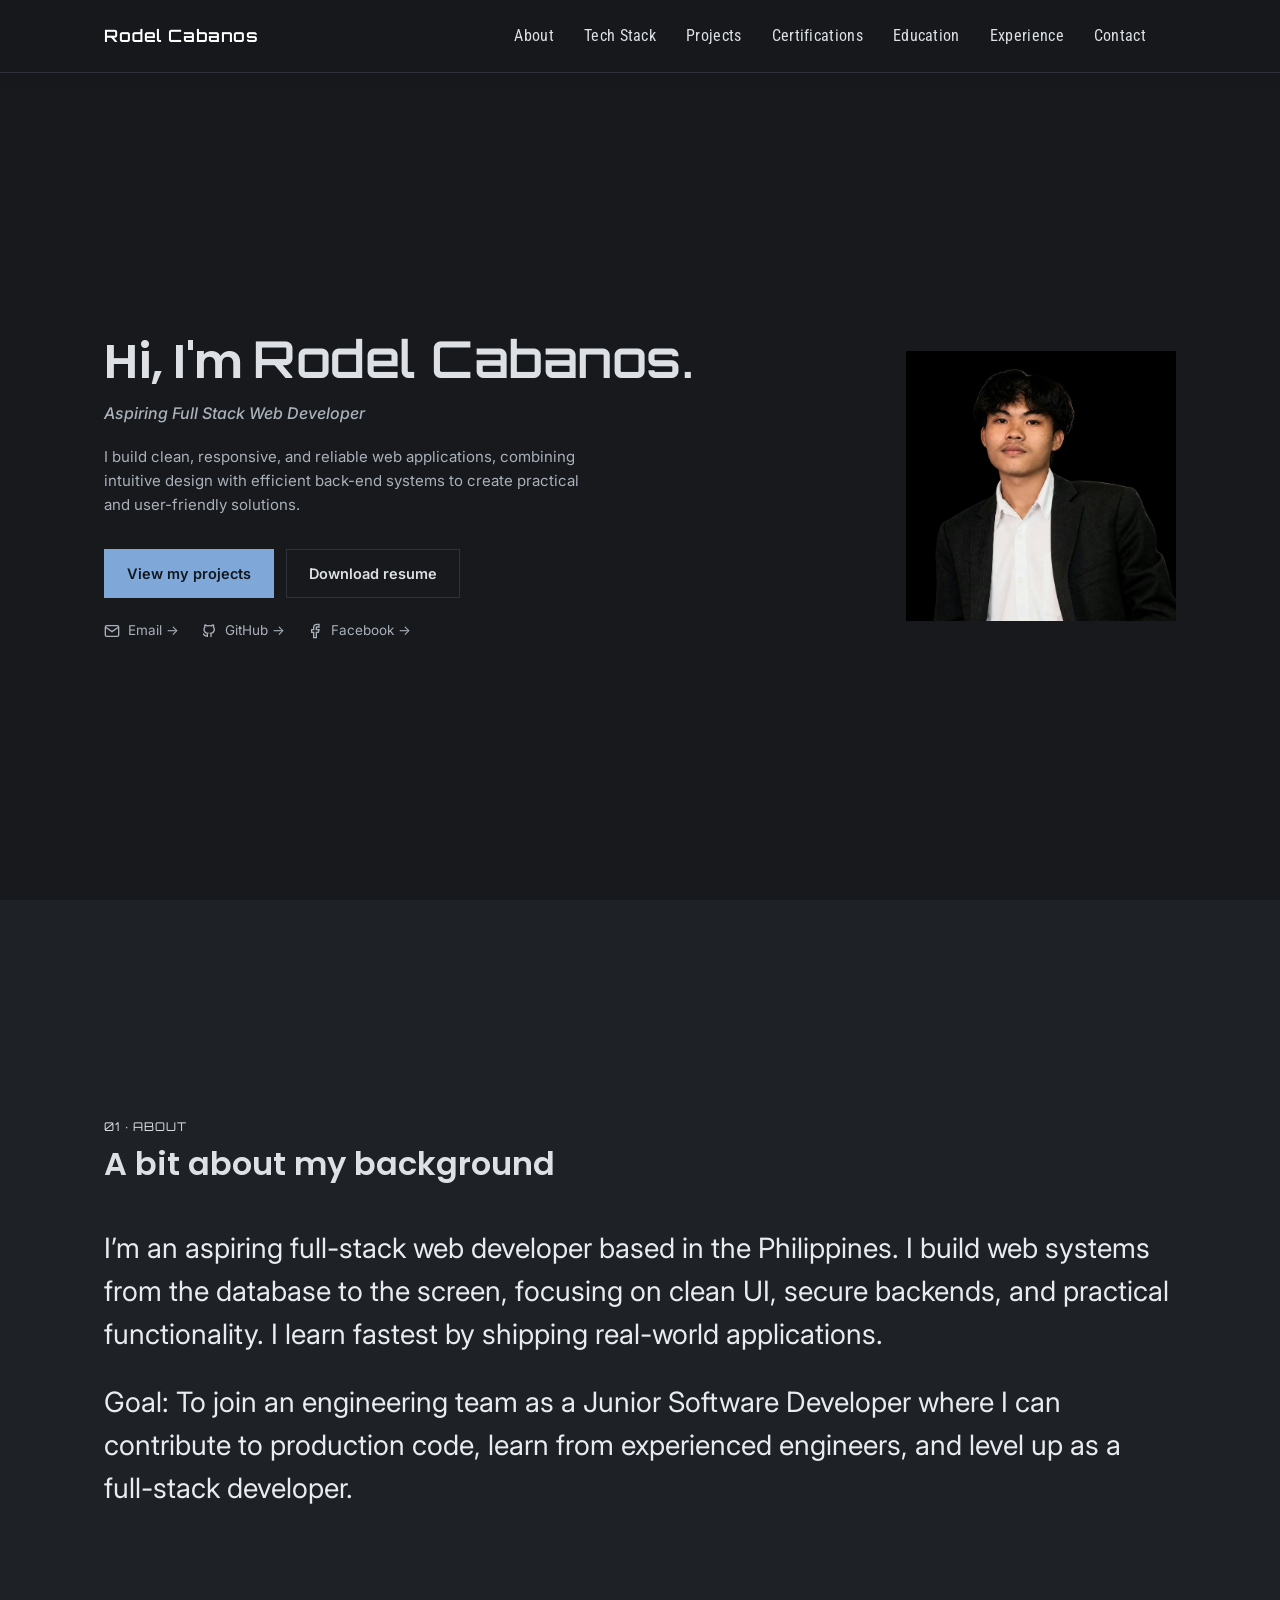
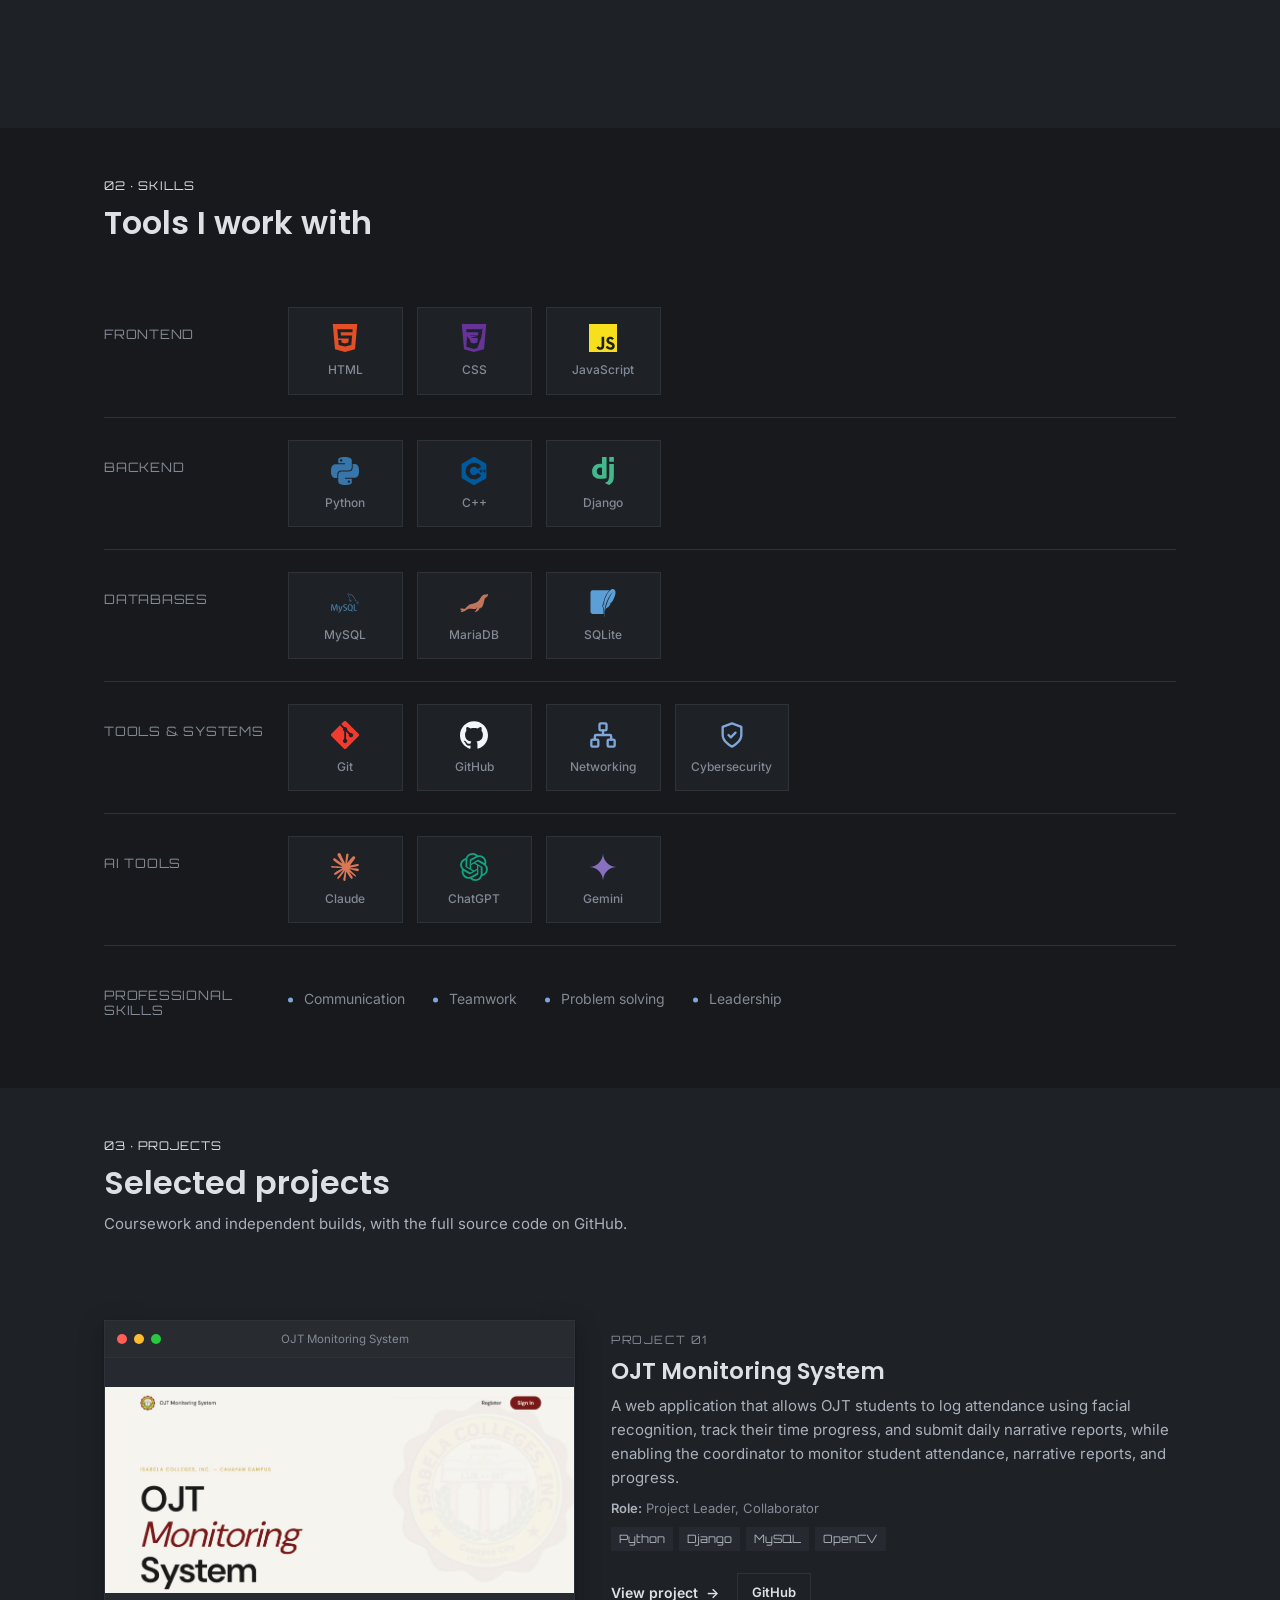
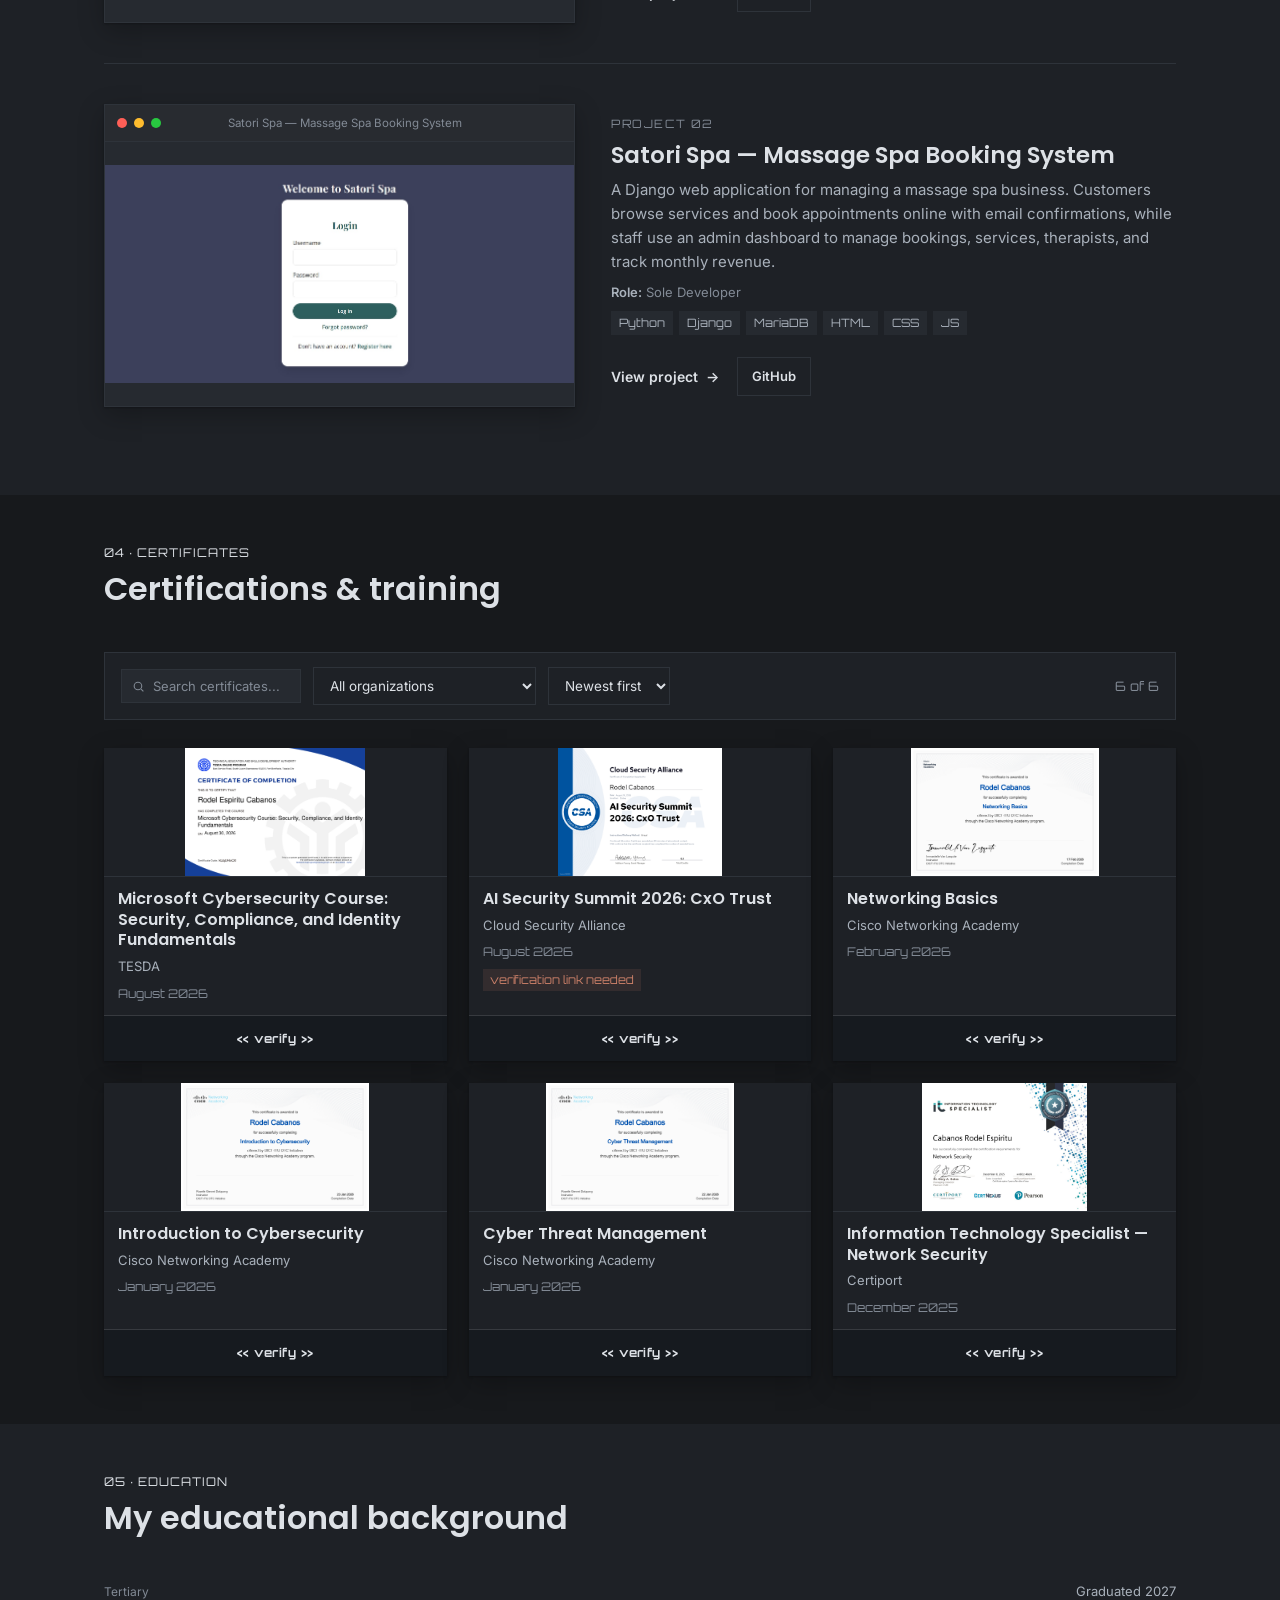
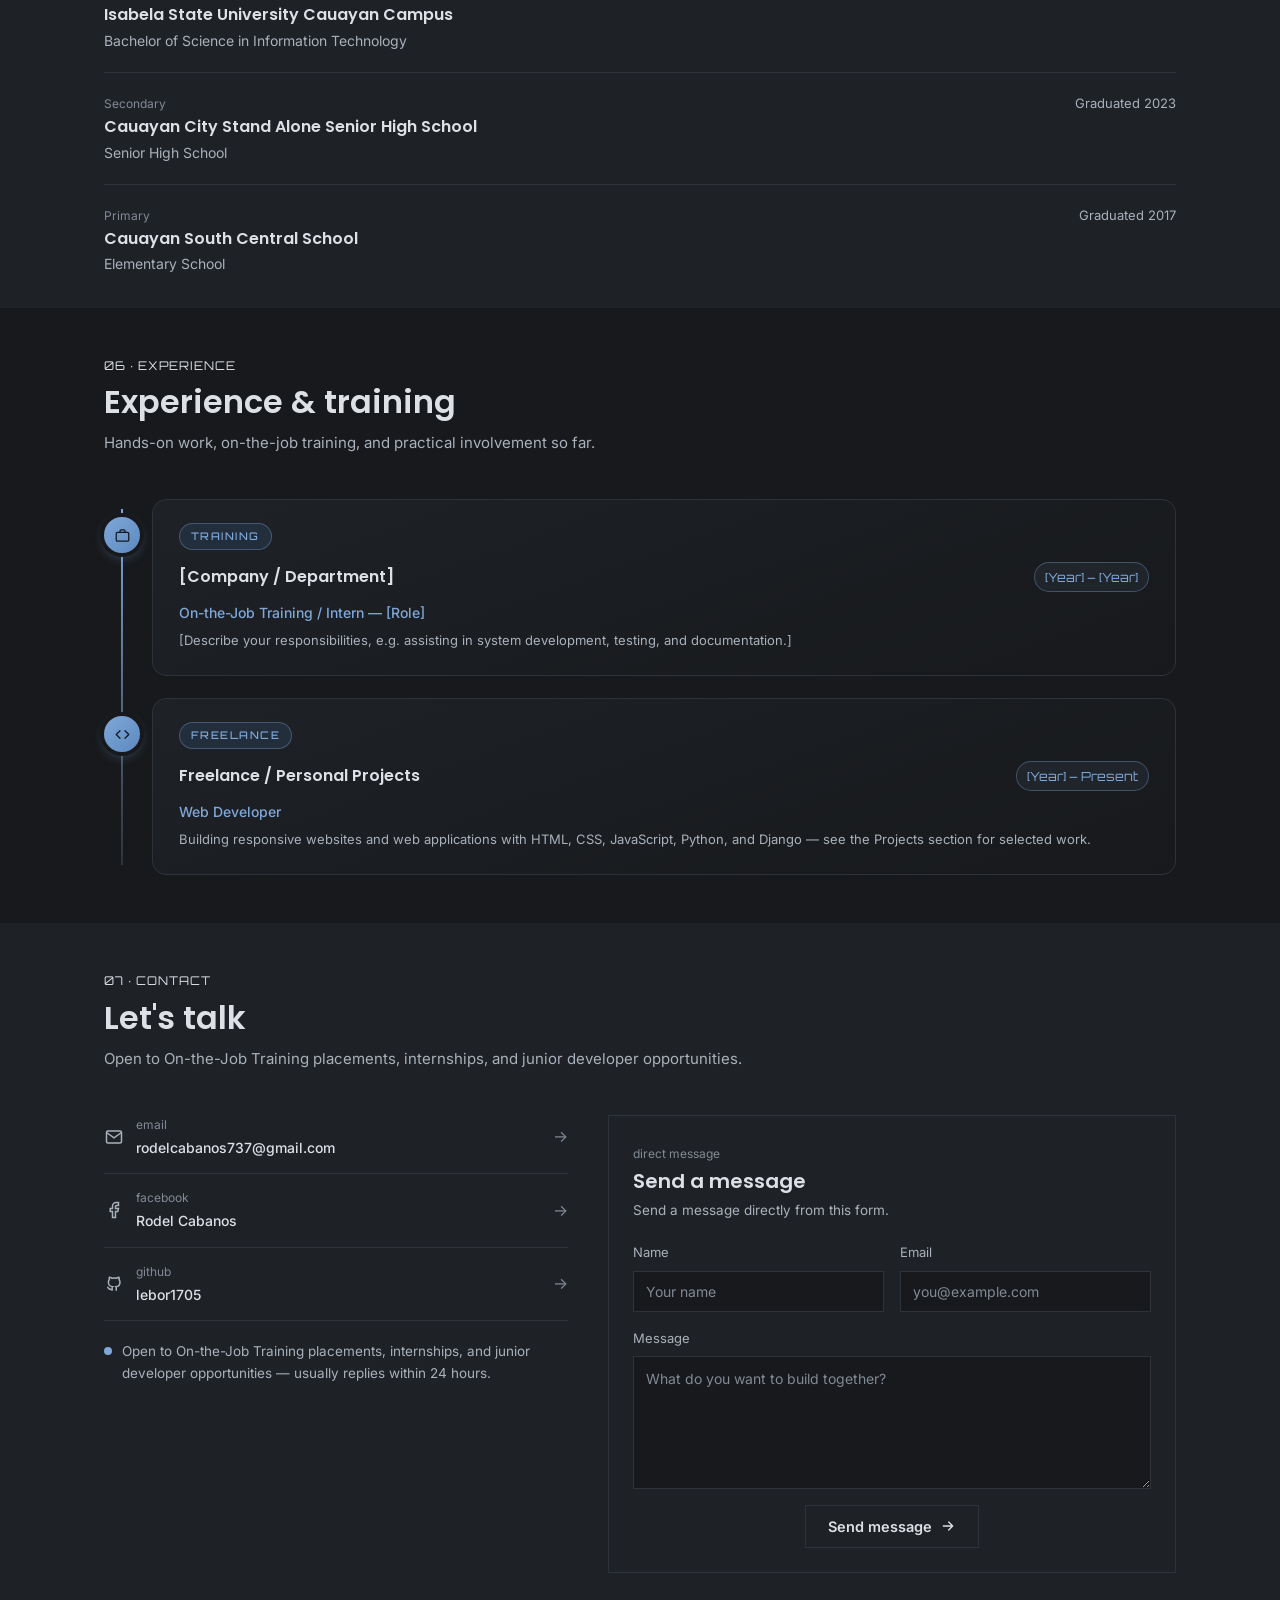
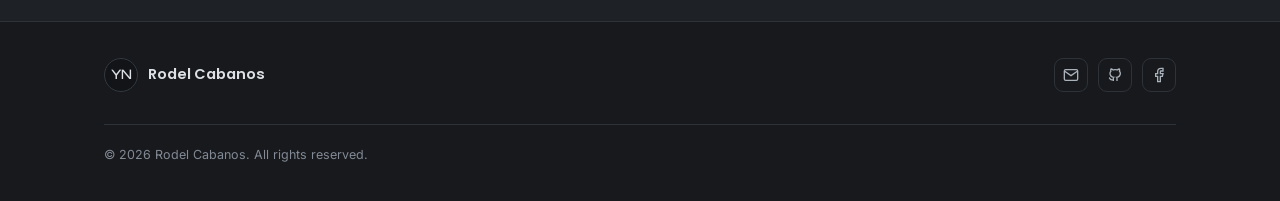
==== commit 422f36cd: "aaaaaaaaaaaaaaaa" ====
--- a/index.html
+++ b/index.html
@@ -48,7 +48,7 @@
       <p class="intro">I build clean, responsive, and reliable web applications, combining intuitive design with efficient back-end systems to create practical and user-friendly solutions.</p>
       <div class="hero-actions">
         <a href="#projects" class="btn btn-primary">View my projects</a>
-        <a href="#certificates" class="btn btn-ghost">View certificates</a>
+        <a href="resume.pdf" target="_blank" class="btn btn-ghost">Download resume</a>
       </div>
       <div class="hero-social">
         <a href="https://mail.google.com/mail/?view=cm&fs=1&to=rodelcabanos737@gmail.com" target="_blank" rel="noopener">
@@ -143,6 +143,15 @@
         <div class="skill-card"><svg class="i-gemini" viewBox="0 0 24 24" fill="currentColor"><path d="M11.04 19.32Q12 21.51 12 24q0-2.49.93-4.68.96-2.19 2.58-3.81t3.81-2.55Q21.51 12 24 12q-2.49 0-4.68-.93a12.3 12.3 0 0 1-3.81-2.58 12.3 12.3 0 0 1-2.58-3.81Q12 2.49 12 0q0 2.49-.96 4.68-.93 2.19-2.55 3.81a12.3 12.3 0 0 1-3.81 2.58Q2.49 12 0 12q2.49 0 4.68.96 2.19.93 3.81 2.55t2.55 3.81"/></svg><span>Gemini</span></div>
       </div>
     </div>
+    <div class="skill-group">
+      <h3>professional skills</h3>
+      <ul class="skill-list">
+        <li>Communication</li>
+        <li>Teamwork</li>
+        <li>Problem solving</li>
+        <li>Leadership</li>
+      </ul>
+    </div>
   </div>
 </section>
 
@@ -270,56 +279,11 @@
   </div>
 </section>
 
-<!-- ============================================================ RESUME ============================================================ -->
-<section id="resume">
-  <div class="wrap">
-    <div class="section-head">
-      <span class="eyebrow">07 · resume</span>
-      <h2>Resume</h2>
-    </div>
-
-    <div class="resume-wrap">
-      <div>
-        <h3>Download the full resume</h3>
-        <p>A one-page printable resume covering skills, projects, experience, certificates, and education. It opens in a print-ready view — choose "Save as PDF" to download it.</p>
-      </div>
-      <a href="resume.html" target="_blank" class="btn btn-primary">Download resume</a>
-    </div>
-
-    <div class="resume-list">
-      <div class="item">
-        <h4><svg viewBox="0 0 24 24" fill="none" stroke="currentColor" stroke-width="2"><path d="M22 10 12 5 2 10l10 5 10-5Z"/><path d="M6 12v5c0 1 3 2 6 2s6-1 6-2v-5"/></svg>Education</h4>
-        <p>[Your University] — Bachelor of Science in Information Technology, [Year Level]</p>
-      </div>
-      <div class="item">
-        <h4><svg viewBox="0 0 24 24" fill="none" stroke="currentColor" stroke-width="2"><path d="m16 18 6-6-6-6M8 6l-6 6 6 6"/></svg>Technical skills</h4>
-        <p>HTML, CSS, JavaScript, Python, C++, Django, MySQL, Networking, Cybersecurity, Git</p>
-      </div>
-      <div class="item">
-        <h4><svg viewBox="0 0 24 24" fill="none" stroke="currentColor" stroke-width="2"><rect x="3" y="4" width="18" height="16" rx="2"/><path d="M3 9h18M9 4v16"/></svg>Projects</h4>
-        <p>On-the-Job Training Monitoring System with facial recognition, plus [X] other coursework projects</p>
-      </div>
-      <div class="item">
-        <h4><svg viewBox="0 0 24 24" fill="none" stroke="currentColor" stroke-width="2"><path d="M12 2 3 7v6c0 5 4 8 9 9 5-1 9-4 9-9V7l-9-5Z"/></svg>Certificates</h4>
-        <p>[Number] certificates from [issuing organizations] — full list in the Certificates section</p>
-      </div>
-      <div class="item">
-        <h4><svg viewBox="0 0 24 24" fill="none" stroke="currentColor" stroke-width="2"><rect x="2" y="7" width="20" height="14" rx="2"/><path d="M16 21V5a2 2 0 0 0-2-2h-4a2 2 0 0 0-2 2v16"/></svg>Experience / On-the-Job Training</h4>
-        <p>[Company / department] — [role], [duration]</p>
-      </div>
-      <div class="item">
-        <h4><svg viewBox="0 0 24 24" fill="none" stroke="currentColor" stroke-width="2"><path d="M22 16.9v3a2 2 0 0 1-2.2 2 19.8 19.8 0 0 1-8.6-3.1 19.5 19.5 0 0 1-6-6 19.8 19.8 0 0 1-3.1-8.7A2 2 0 0 1 4.1 2h3a2 2 0 0 1 2 1.7c.1 1 .4 2 .7 3a2 2 0 0 1-.5 2.1L8 10.1a16 16 0 0 0 6 6l1.3-1.3a2 2 0 0 1 2.1-.5c1 .3 2 .5 3 .7a2 2 0 0 1 1.6 2Z"/></svg>Contact</h4>
-        <p>[email] · [Facebook] · [GitHub]</p>
-      </div>
-    </div>
-  </div>
-</section>
-
 <!-- ============================================================ CONTACT ============================================================ -->
 <section id="contact">
   <div class="wrap">
     <div class="section-head">
-      <span class="eyebrow">08 · contact</span>
+      <span class="eyebrow">07 · contact</span>
       <h2>Let's talk</h2>
       <p>Open to On-the-Job Training placements, internships, and junior developer opportunities.</p>
     </div>
--- a/style.css
+++ b/style.css
@@ -288,7 +288,7 @@
 .skill-group:first-of-type{padding-top:0;}
 .skill-group:last-child{border-bottom:none;}
 .skill-group h3{font-size:13px; font-family:var(--font-mono); font-weight:400; color:var(--ink-faint);
-                letter-spacing:0.06em; text-transform:uppercase; margin:0; padding-top:20px; white-space:nowrap;}
+                letter-spacing:0.06em; text-transform:uppercase; margin:0; padding-top:20px;}
 .skill-cards{display:grid; grid-template-columns:repeat(auto-fill, minmax(110px, 1fr)); gap:14px;}
 .skill-card{
   display:flex; flex-direction:column; align-items:center; justify-content:center; gap:8px;
@@ -313,6 +313,14 @@
 .skill-card .i-claude{color:#D97757;}
 .skill-card .i-openai{color:#10A37F;}
 .skill-card .i-gemini{color:#886FBF;}
+.skill-list{list-style:none; margin:0; padding:20px 0 0; display:flex; flex-wrap:wrap; gap:12px 28px;}
+.skill-list li{
+  font-size:14px; color:var(--ink-faint); position:relative; padding-left:16px;
+}
+.skill-list li::before{
+  content:""; position:absolute; left:0; top:50%; transform:translateY(-50%);
+  width:5px; height:5px; background:var(--accent); border-radius:50%;
+}
 @media (max-width:860px){
   .skill-group{grid-template-columns:1fr; gap:12px; padding:20px 0;}
   .skill-group h3{padding-top:0;}
@@ -536,6 +544,7 @@
 }
 
 .education-list{display:grid;}
+#education{padding-bottom:32px;}
 .education-item{padding:20px 0; border-bottom:1px solid var(--line);}
 .education-item:first-child{padding-top:0;}
 .education-item:last-child{padding-bottom:0; border-bottom:0;}
@@ -546,29 +555,6 @@
 .education-degree{margin-top:5px; font-size:14px; color:var(--ink-soft);}
 @media (max-width:600px){
   .education-heading{flex-direction:column; align-items:flex-start; gap:4px;}
-}
-
-/* ============================================================
-   RESUME
-   ============================================================ */
-.resume-wrap{
-  display:grid; grid-template-columns:1fr auto; gap:40px; align-items:center;
-  background:var(--surface); border:1px solid var(--line); border-radius:var(--radius-lg);
-  padding:40px; margin-bottom:36px;
-}
-.resume-wrap h3{font-size:20px; margin-bottom:8px;}
-.resume-wrap p{color:var(--ink-soft); font-size:var(--fs-sm); max-width:48ch;}
-.resume-list{display:grid; grid-template-columns:repeat(3,1fr); gap:20px;}
-.resume-list .item{
-  background:var(--surface); border:1px solid var(--line); border-radius:var(--radius-sm);
-  padding:18px;
-}
-.resume-list .item h4{font-size:15px; margin-bottom:8px; display:flex; align-items:center; gap:8px;}
-.resume-list .item h4 svg{width:15px; height:15px; color:var(--accent);}
-.resume-list .item p{font-size:13px; color:var(--ink-soft); line-height:1.6;}
-@media (max-width:760px){
-  .resume-wrap{grid-template-columns:1fr; text-align:left;}
-  .resume-list{grid-template-columns:1fr;}
 }
 
 /* ============================================================
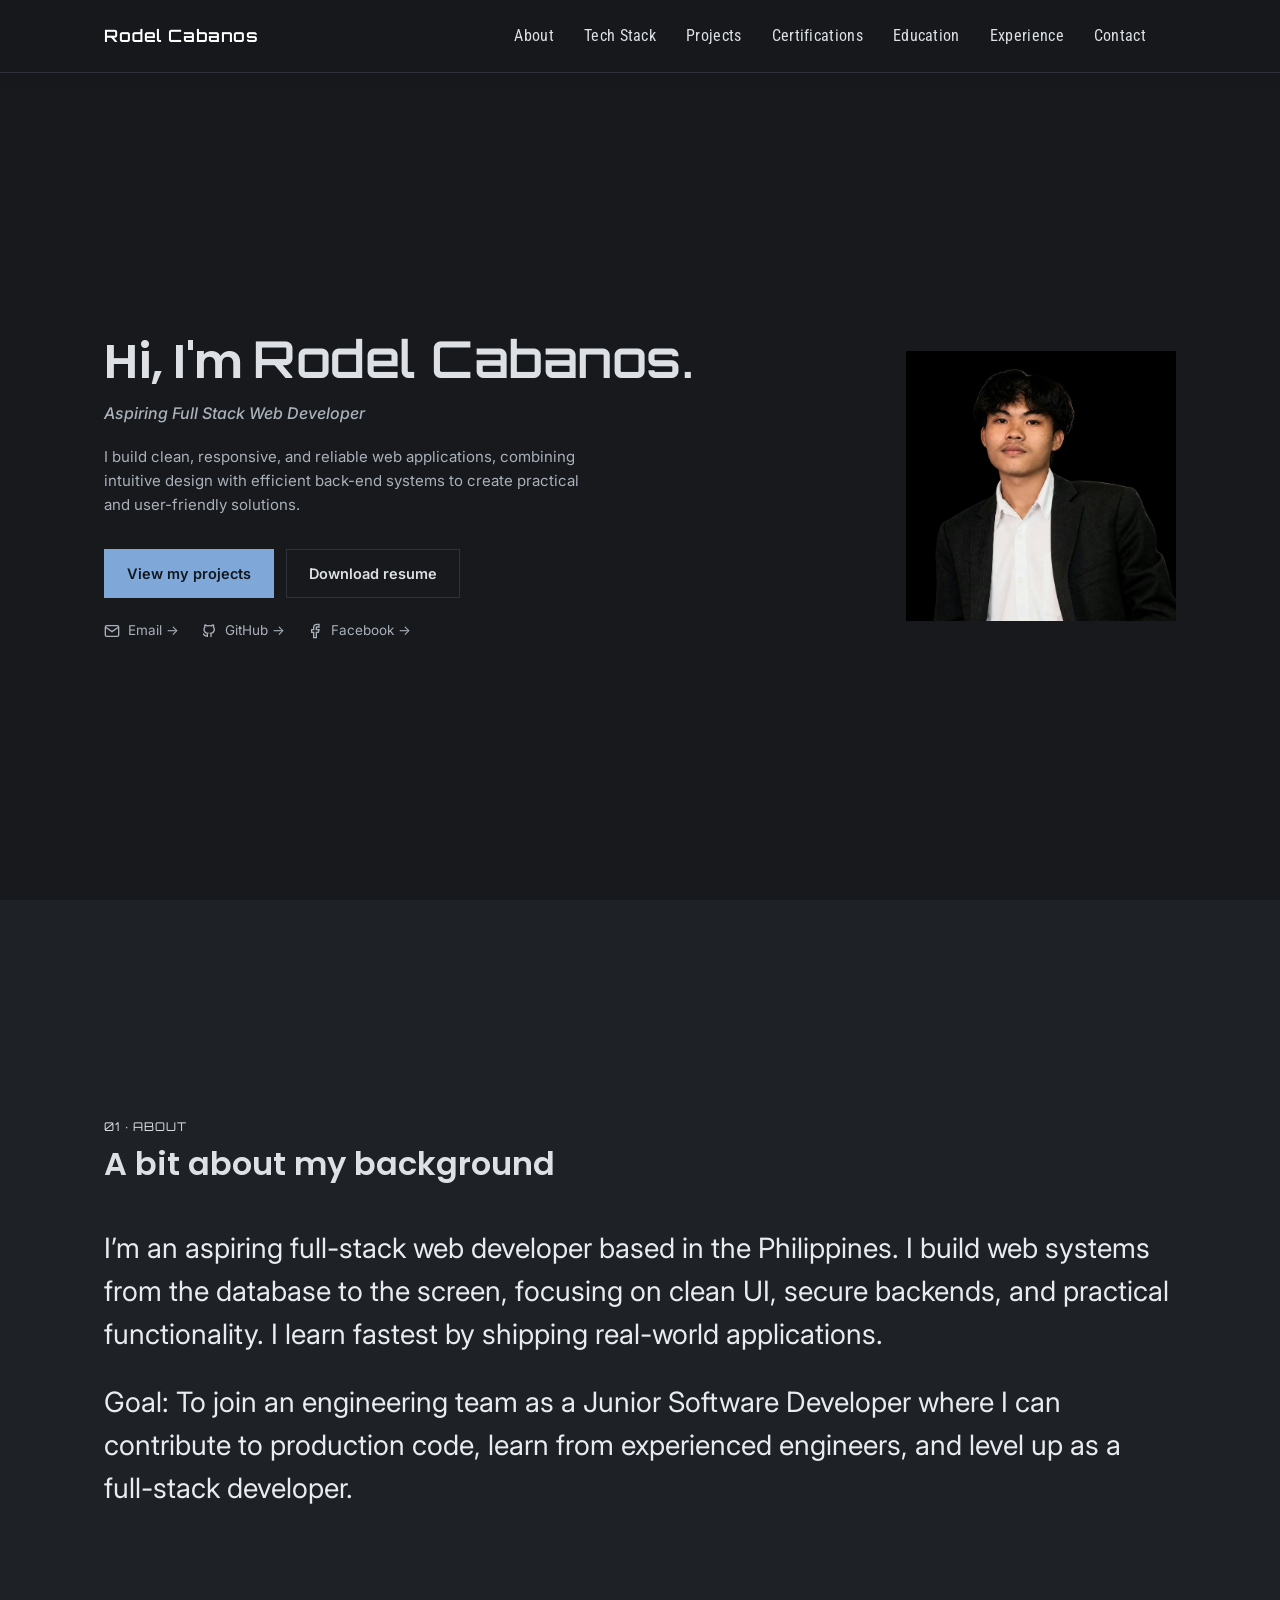
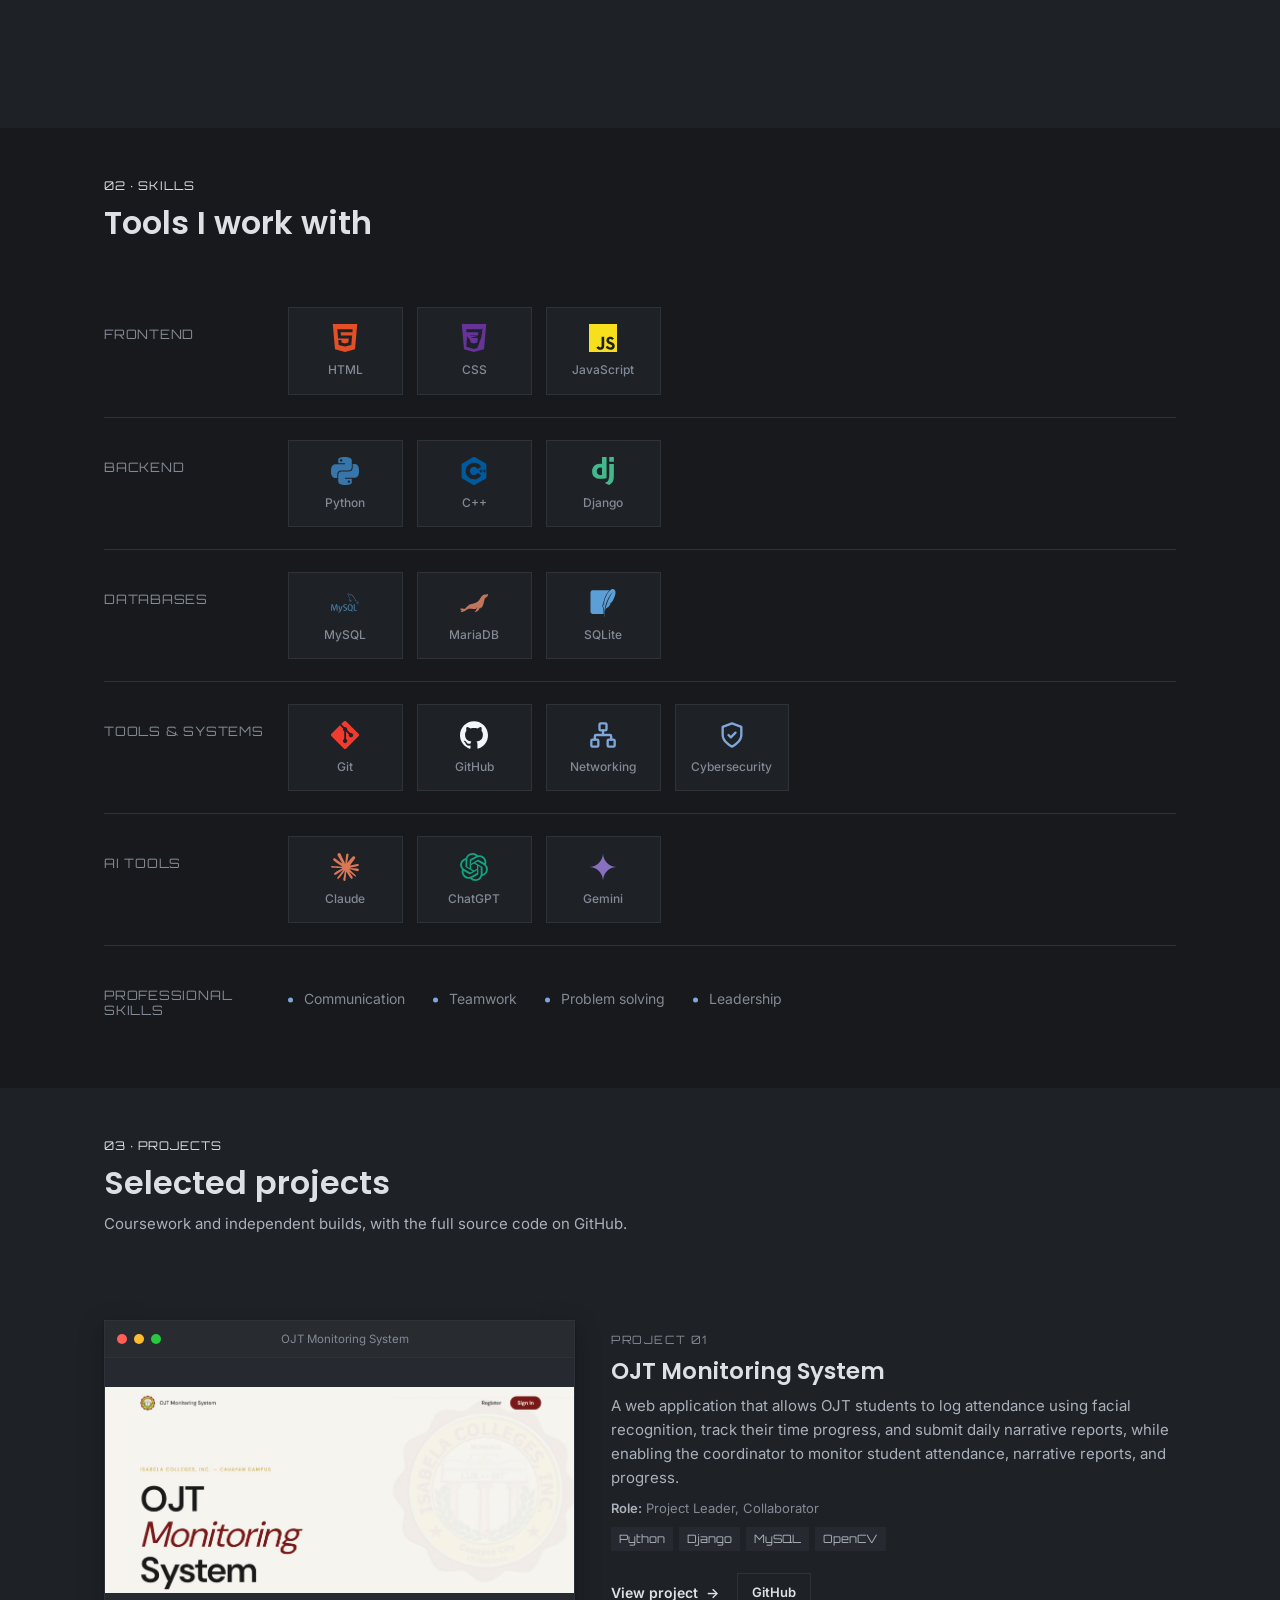
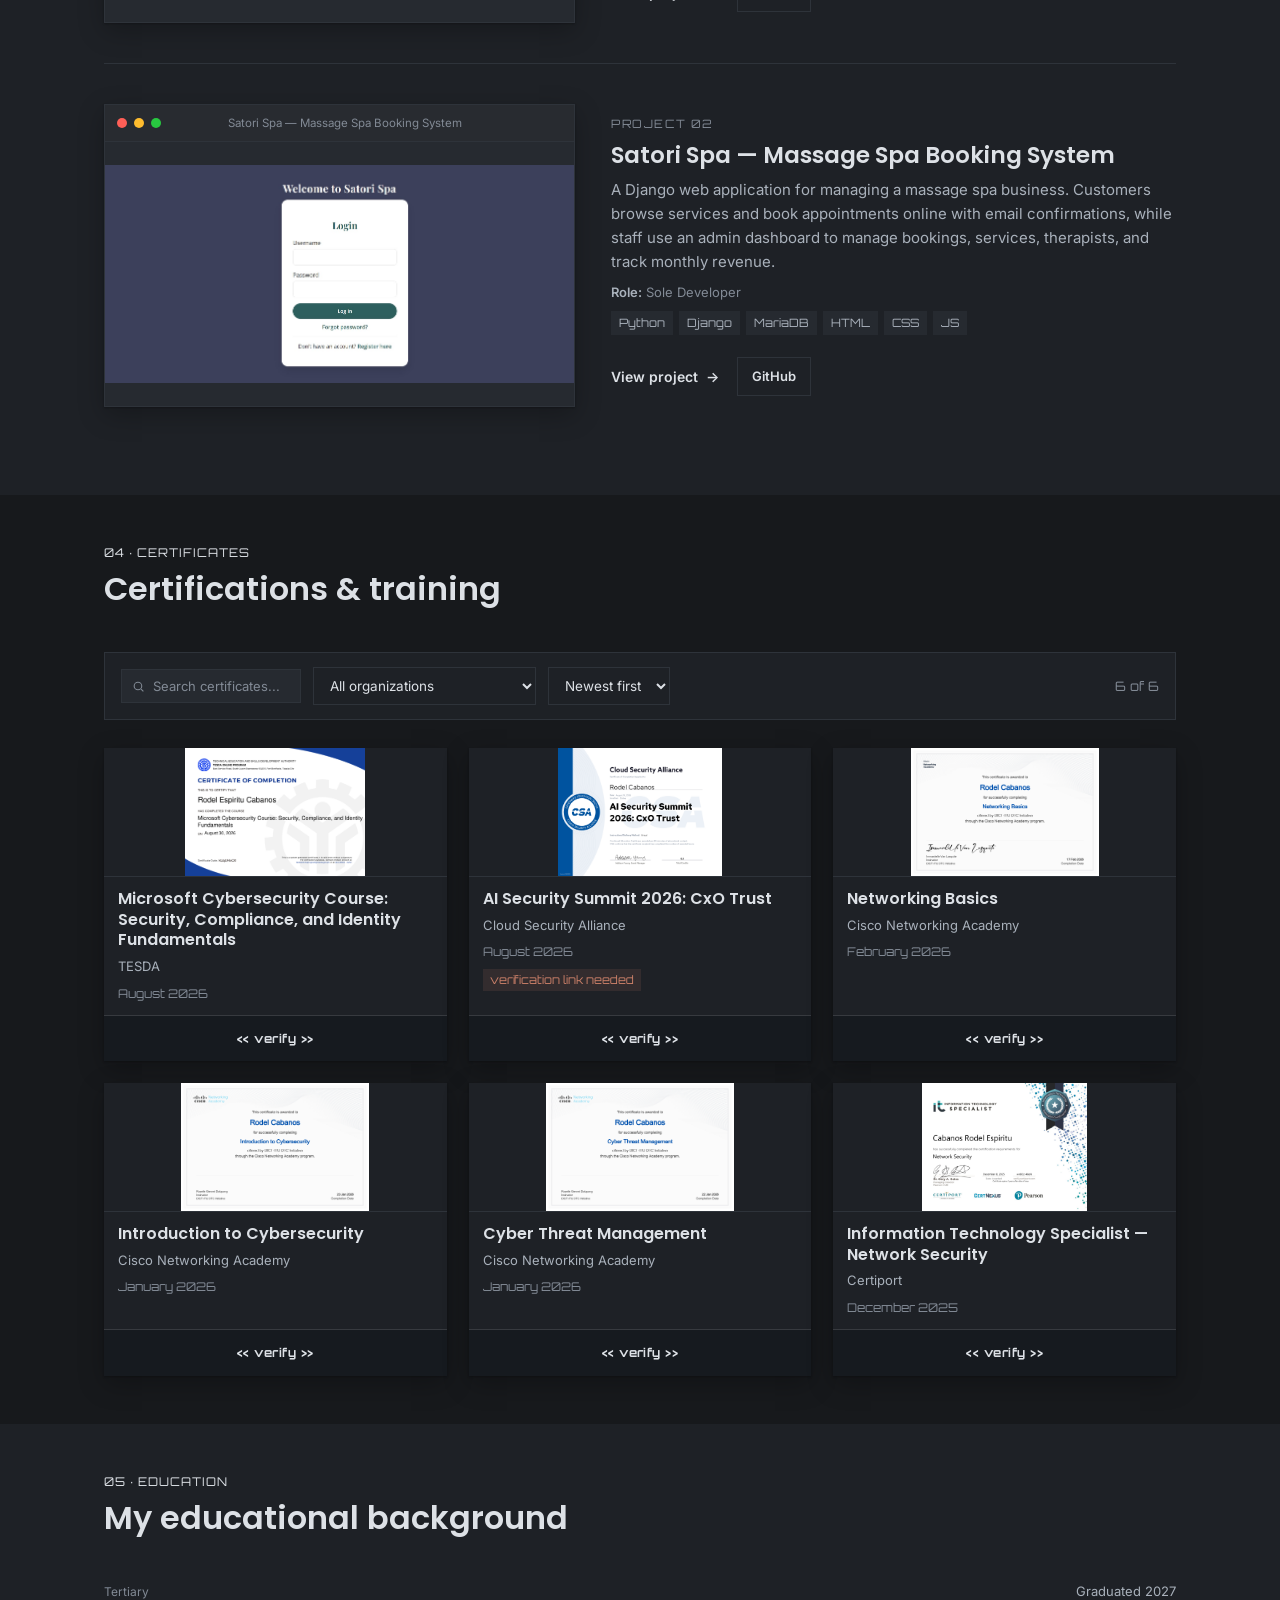
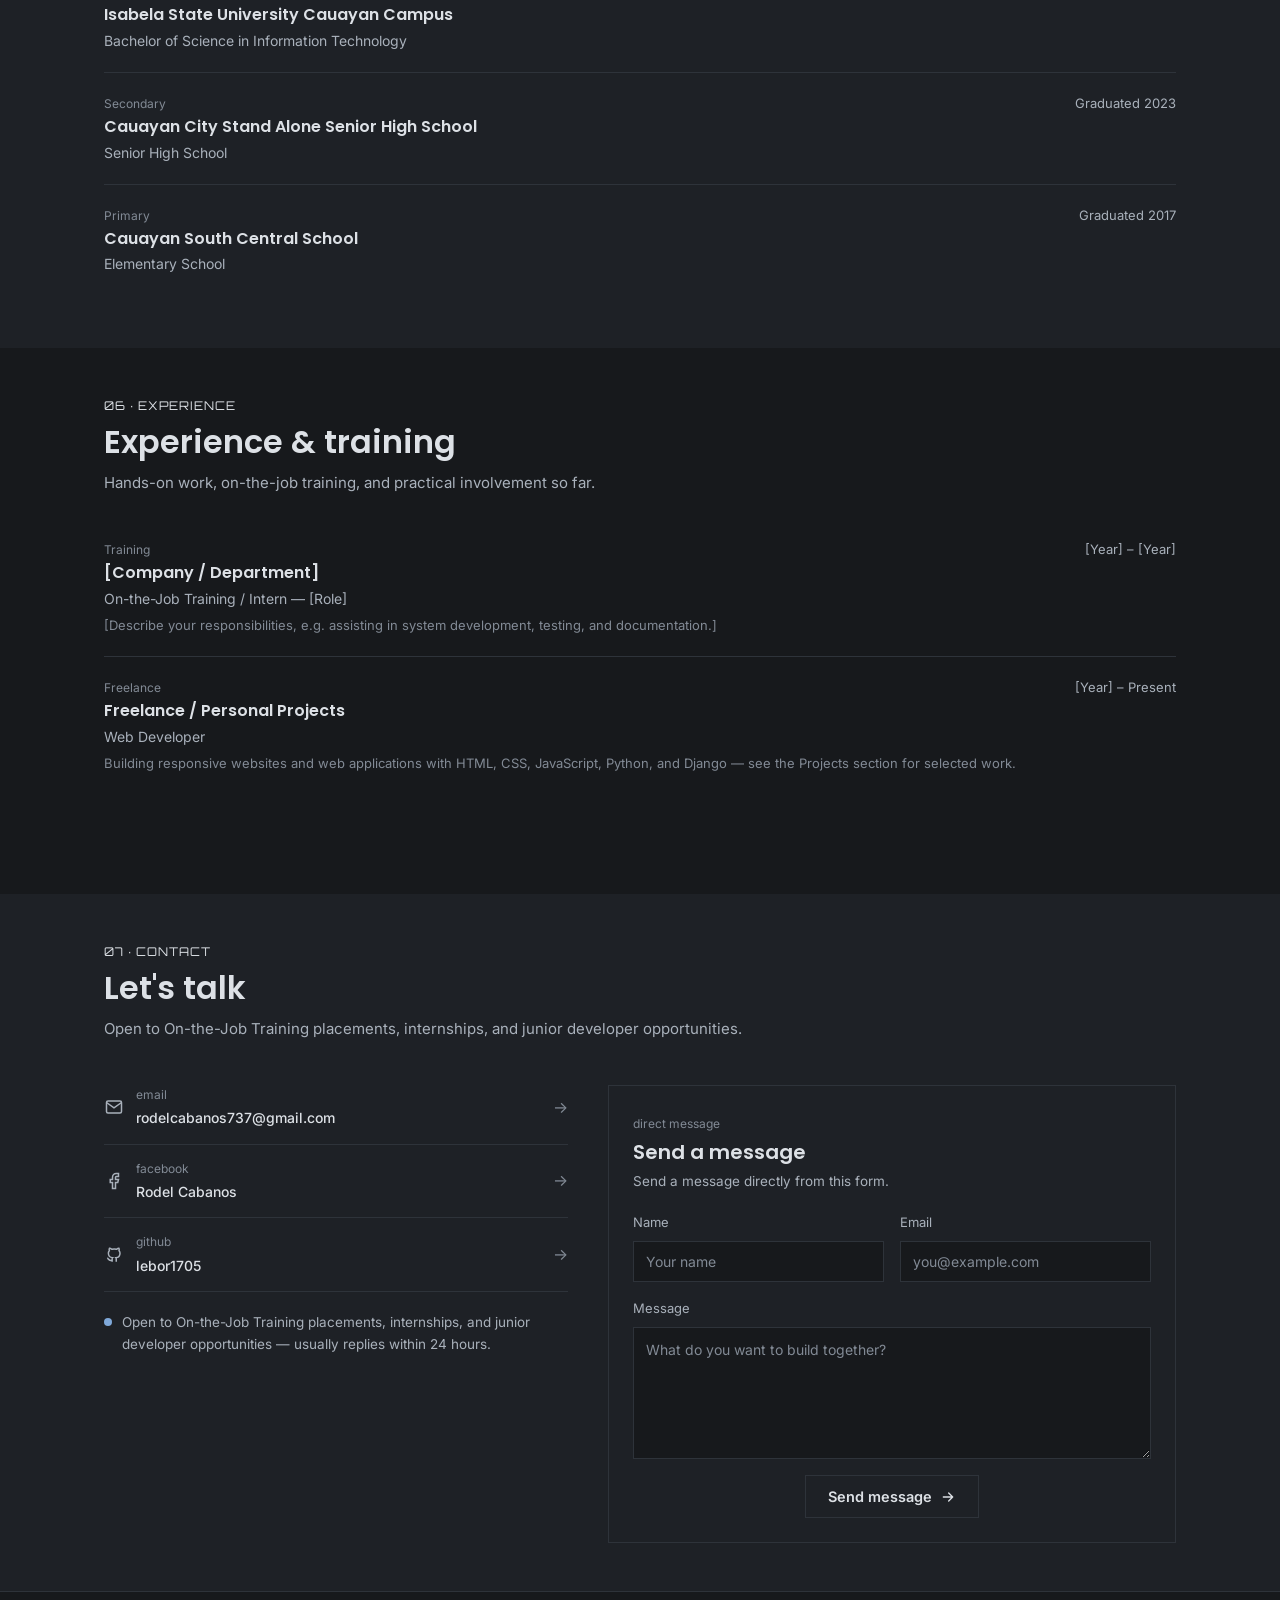
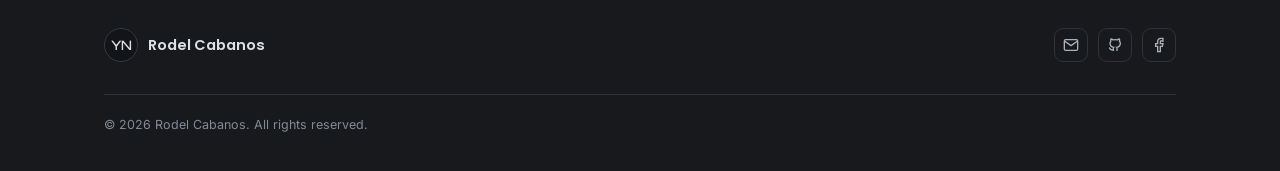
==== commit 8c2e0d18: "bbbbbbbbbbbbb" ====
--- a/index.html
+++ b/index.html
@@ -249,32 +249,30 @@
       <p>Hands-on work, on-the-job training, and practical involvement so far.</p>
     </div>
 
-    <div class="edu-timeline">
-      <div class="edu-item">
-        <div class="edu-marker"><svg viewBox="0 0 24 24" fill="none" stroke="currentColor" stroke-width="2" stroke-linecap="round" stroke-linejoin="round"><rect x="2" y="7" width="20" height="14" rx="2"/><path d="M16 7V5a2 2 0 0 0-2-2h-4a2 2 0 0 0-2 2v2"/></svg></div>
-        <div class="edu-card">
-          <span class="edu-tag">Training</span>
-          <div class="edu-head">
+    <div class="experience-list">
+      <article class="experience-item">
+        <div class="experience-heading">
+          <div>
+            <p class="experience-level">Training</p>
             <h3>[Company / Department]</h3>
-            <span class="edu-years">[Year] – [Year]</span>
-          </div>
-          <p class="edu-degree">On-the-Job Training / Intern — [Role]</p>
-          <p class="edu-note">[Describe your responsibilities, e.g. assisting in system development, testing, and documentation.]</p>
-        </div>
-      </div>
-
-      <div class="edu-item">
-        <div class="edu-marker"><svg viewBox="0 0 24 24" fill="none" stroke="currentColor" stroke-width="2" stroke-linecap="round" stroke-linejoin="round"><polyline points="16 18 22 12 16 6"/><polyline points="8 6 2 12 8 18"/></svg></div>
-        <div class="edu-card">
-          <span class="edu-tag">Freelance</span>
-          <div class="edu-head">
+          </div>
+          <span class="experience-year">[Year] – [Year]</span>
+        </div>
+        <p class="experience-degree">On-the-Job Training / Intern — [Role]</p>
+        <p class="experience-note">[Describe your responsibilities, e.g. assisting in system development, testing, and documentation.]</p>
+      </article>
+
+      <article class="experience-item">
+        <div class="experience-heading">
+          <div>
+            <p class="experience-level">Freelance</p>
             <h3>Freelance / Personal Projects</h3>
-            <span class="edu-years">[Year] – Present</span>
-          </div>
-          <p class="edu-degree">Web Developer</p>
-          <p class="edu-note">Building responsive websites and web applications with HTML, CSS, JavaScript, Python, and Django — see the Projects section for selected work.</p>
-        </div>
-      </div>
+          </div>
+          <span class="experience-year">[Year] – Present</span>
+        </div>
+        <p class="experience-degree">Web Developer</p>
+        <p class="experience-note">Building responsive websites and web applications with HTML, CSS, JavaScript, Python, and Django — see the Projects section for selected work.</p>
+      </article>
     </div>
   </div>
 </section>
--- a/style.css
+++ b/style.css
@@ -477,74 +477,25 @@
 @media (max-width:620px){ .cert-grid{grid-template-columns:1fr;} .cert-count{margin-left:0;} }
 
 /* ============================================================
-   EDUCATION / EXPERIENCE TIMELINE
-   ============================================================ */
-.edu-timeline{position:relative; display:grid; gap:22px; padding-left:48px;}
-.edu-timeline::before{
-  content:""; position:absolute; left:17px; top:10px; bottom:10px;
-  width:2px;
-  background:linear-gradient(to bottom, var(--accent), var(--line));
-}
-.edu-item{position:relative;}
-.edu-marker{
-  position:absolute; left:-48px; top:18px;
-  width:36px; height:36px; border-radius:50%;
-  background:linear-gradient(135deg, var(--accent), #5D89BF);
-  color:var(--accent-ink);
-  display:flex; align-items:center; justify-content:center;
-  box-shadow:0 0 0 4px var(--bg), 0 4px 12px rgba(127,168,217,.35);
-  transition:transform .25s ease, box-shadow .25s ease;
-}
-.edu-marker svg{width:15px; height:15px;}
-.edu-item:hover .edu-marker{
-  transform:scale(1.1);
-  box-shadow:0 0 0 4px var(--bg), 0 6px 16px rgba(127,168,217,.5);
-}
-.edu-card{
-  position:relative; overflow:hidden;
-  background:linear-gradient(160deg, var(--surface) 0%, var(--bg) 100%);
-  border:1px solid var(--line); border-radius:var(--radius-md);
-  padding:22px 26px 24px;
-  transition:border-color .25s ease, transform .25s ease, box-shadow .25s ease;
-}
-.edu-card::before{
-  content:""; position:absolute; left:0; top:0; bottom:0; width:3px;
-  background:linear-gradient(to bottom, var(--accent), transparent);
-  opacity:0; transition:opacity .25s ease;
-}
-.edu-card:hover{
-  border-color:rgba(127,168,217,.55);
-  transform:translateY(-3px);
-  box-shadow:var(--hover-glow);
-}
-.edu-card:hover::before{opacity:1;}
-.edu-tag{
-  display:inline-block; margin-bottom:12px;
-  font-family:var(--font-mono); font-size:10.5px; font-weight:500;
-  letter-spacing:.14em; text-transform:uppercase;
-  color:var(--accent); background:var(--accent-soft);
-  border:1px solid rgba(127,168,217,.35);
-  padding:4px 11px; border-radius:999px;
-}
-.edu-head{display:flex; justify-content:space-between; align-items:baseline; gap:12px; flex-wrap:wrap;}
-.edu-head h3{font-size:16px; color:var(--ink);}
-.edu-years{
-  font-family:var(--font-mono); font-size:12.5px; color:var(--accent);
-  padding:4px 10px; border:1px solid rgba(127,168,217,.35); border-radius:999px; white-space:nowrap;
-  background:rgba(127,168,217,.07);
-}
-.edu-degree{margin-top:10px; font-size:14px; font-weight:500; color:var(--accent);}
-.edu-note{margin-top:6px; font-size:13px; color:var(--ink-soft); line-height:1.6;}
+   EXPERIENCE LIST
+   ============================================================ */
+.experience-list{display:grid;}
+.experience-item{padding:20px 0; border-bottom:1px solid var(--line);}
+.experience-item:first-child{padding-top:0;}
+.experience-item:last-child{padding-bottom:0; border-bottom:0;}
+.experience-heading{display:flex; justify-content:space-between; align-items:baseline; gap:16px;}
+.experience-level{margin-bottom:5px; font-size:12px; color:var(--ink-faint);}
+.experience-heading h3{font-size:16px; color:var(--ink);}
+.experience-year{flex-shrink:0; font-size:13px; color:var(--ink-soft);}
+.experience-degree{margin-top:5px; font-size:14px; color:var(--ink-soft);}
+.experience-note{margin-top:5px; font-size:13px; color:var(--ink-faint);}
 @media (max-width:600px){
-  .edu-timeline{padding-left:40px;}
-  .edu-timeline::before{left:15px;}
-  .edu-marker{left:-40px; width:32px; height:32px;}
-  .edu-marker svg{width:13px; height:13px;}
-  .edu-head{flex-direction:column; align-items:flex-start; gap:8px;}
+  .experience-heading{flex-direction:column; align-items:flex-start; gap:4px;}
 }
 
 .education-list{display:grid;}
-#education{padding-bottom:32px;}
+#education{padding-bottom:72px;}
+#experience{padding-bottom:120px;}
 .education-item{padding:20px 0; border-bottom:1px solid var(--line);}
 .education-item:first-child{padding-top:0;}
 .education-item:last-child{padding-bottom:0; border-bottom:0;}
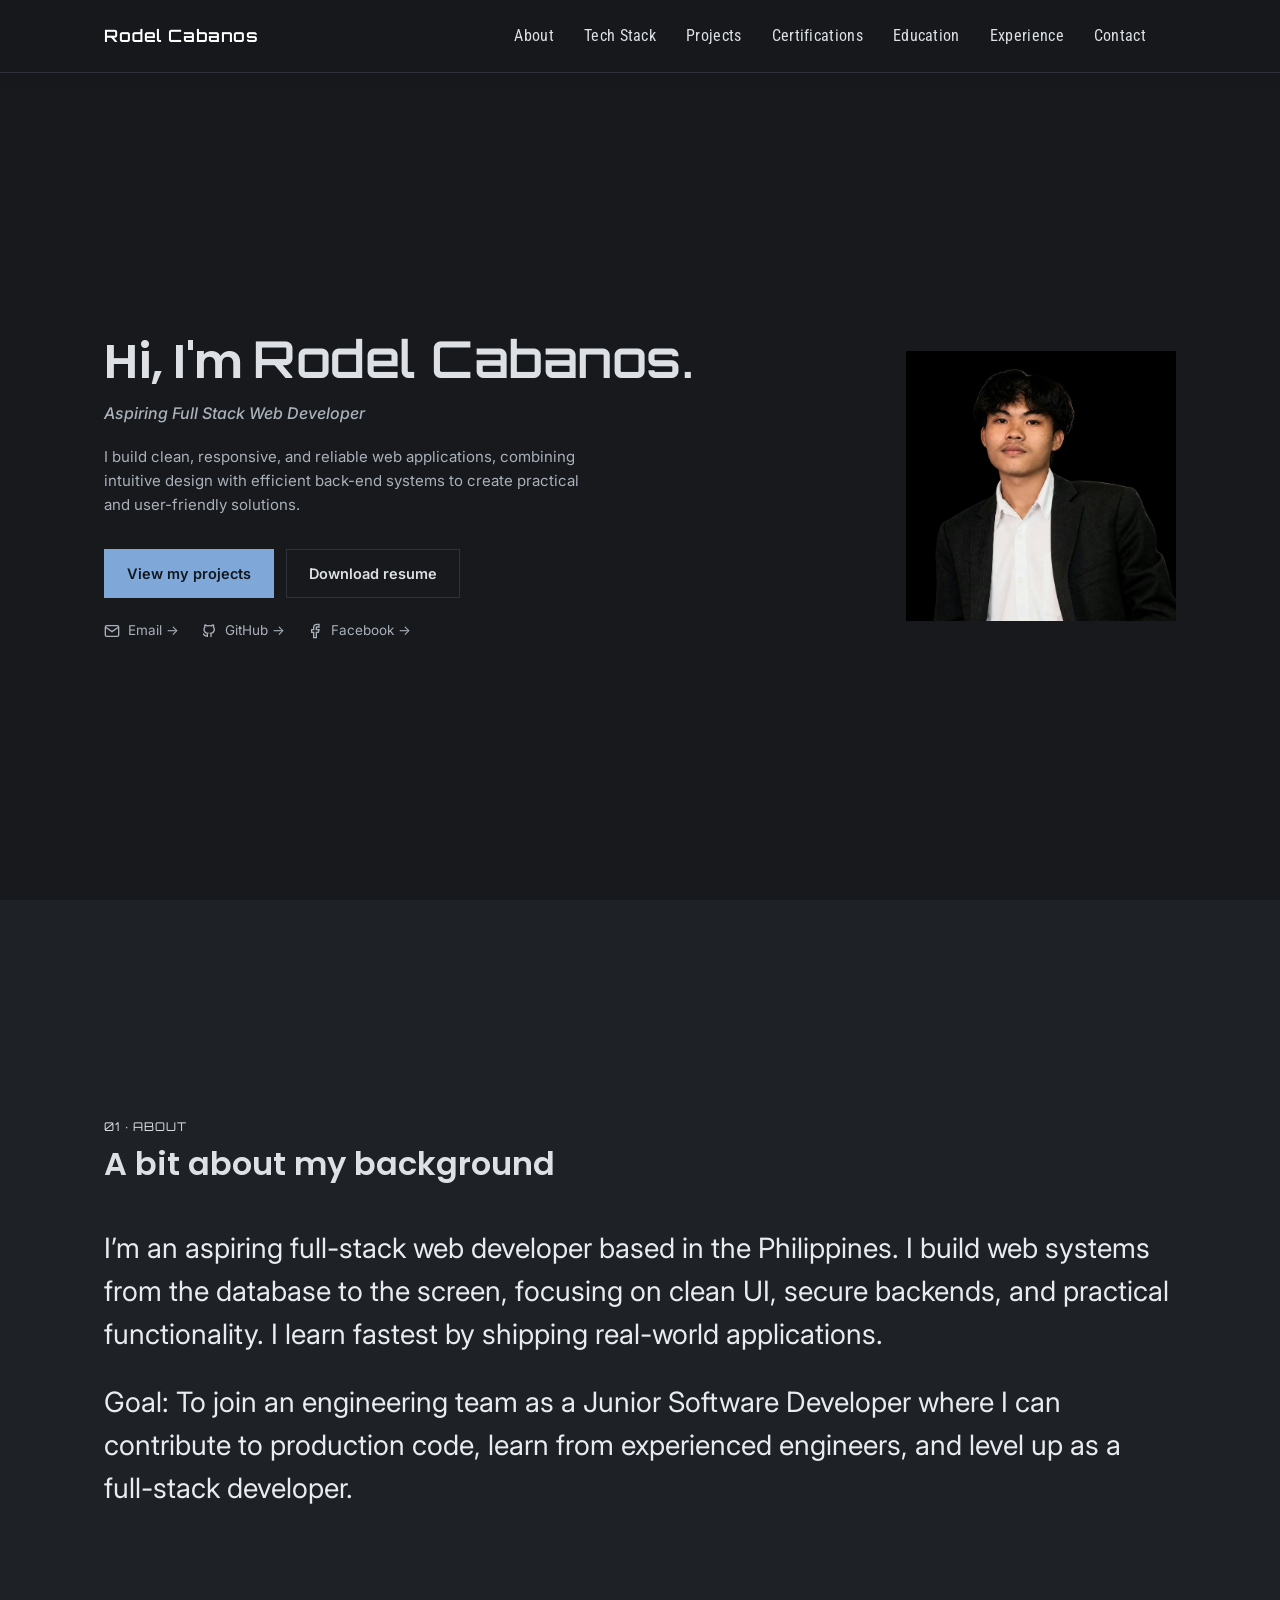
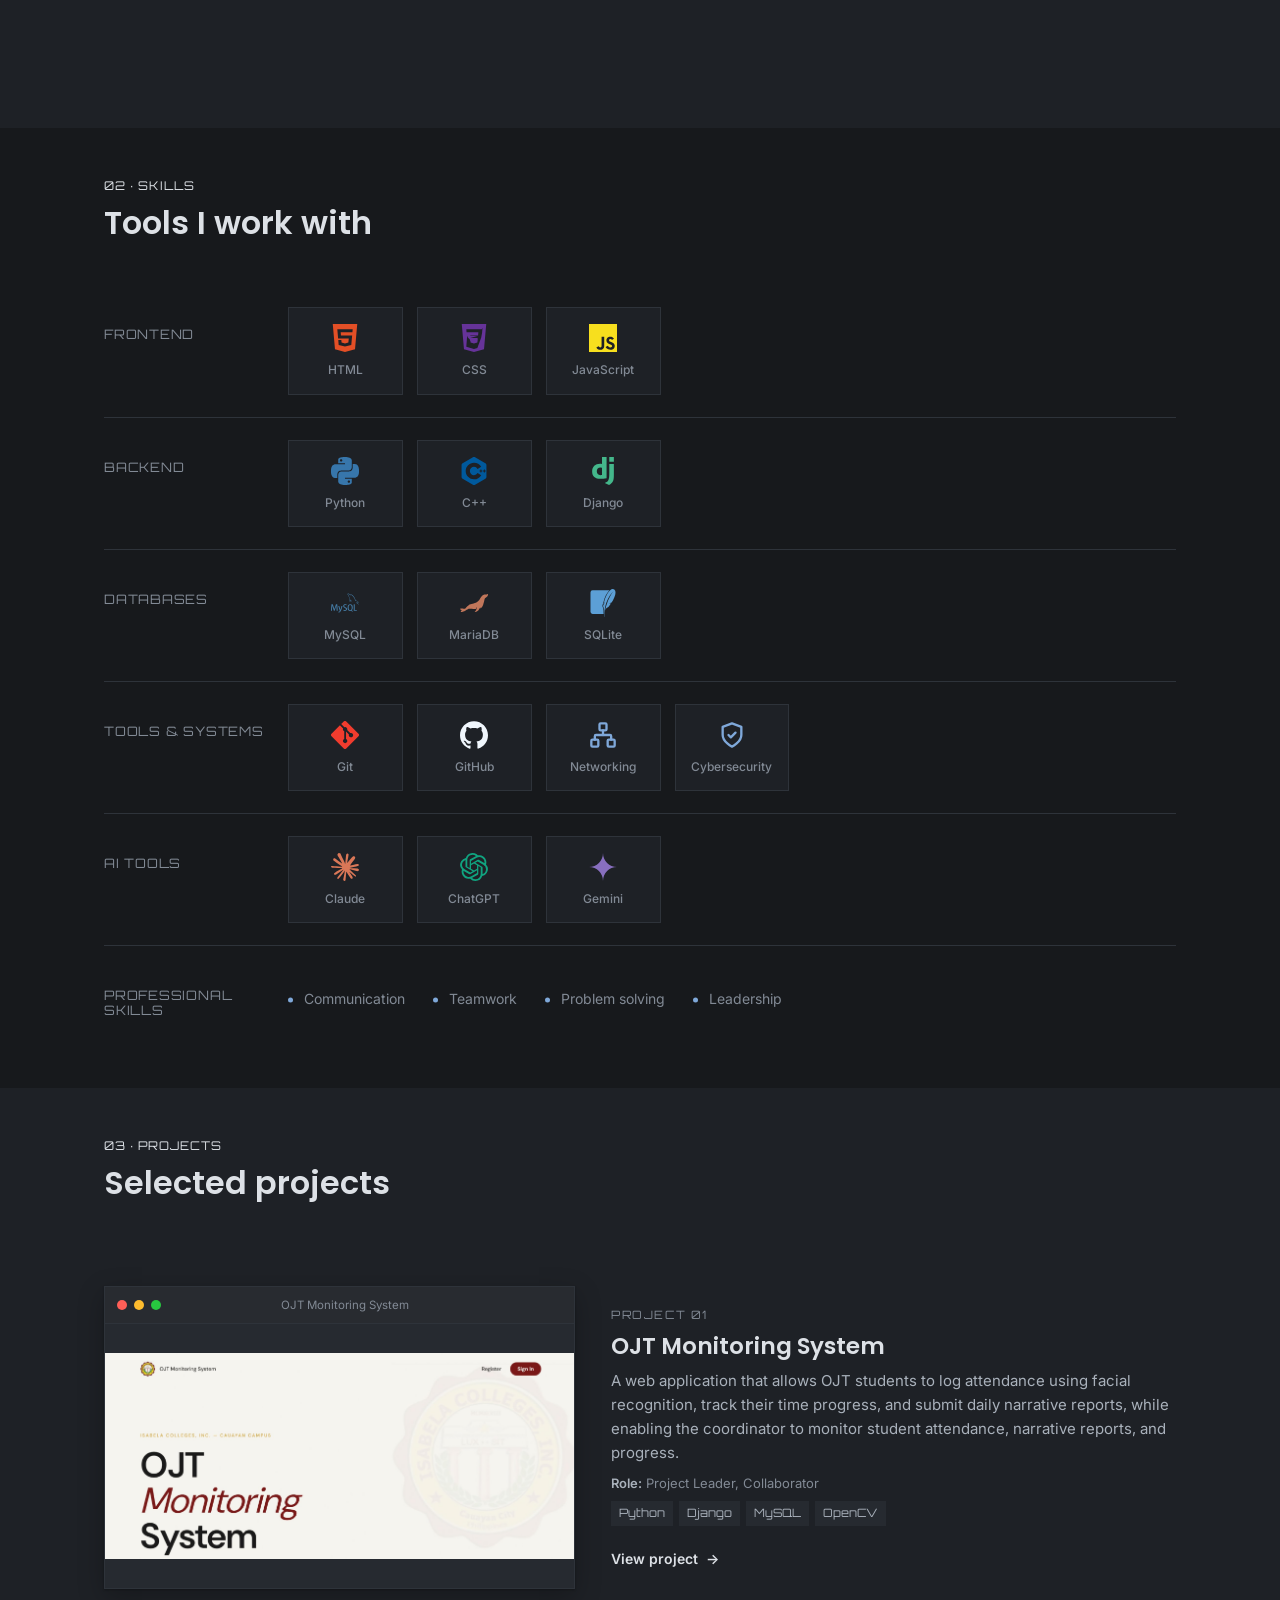
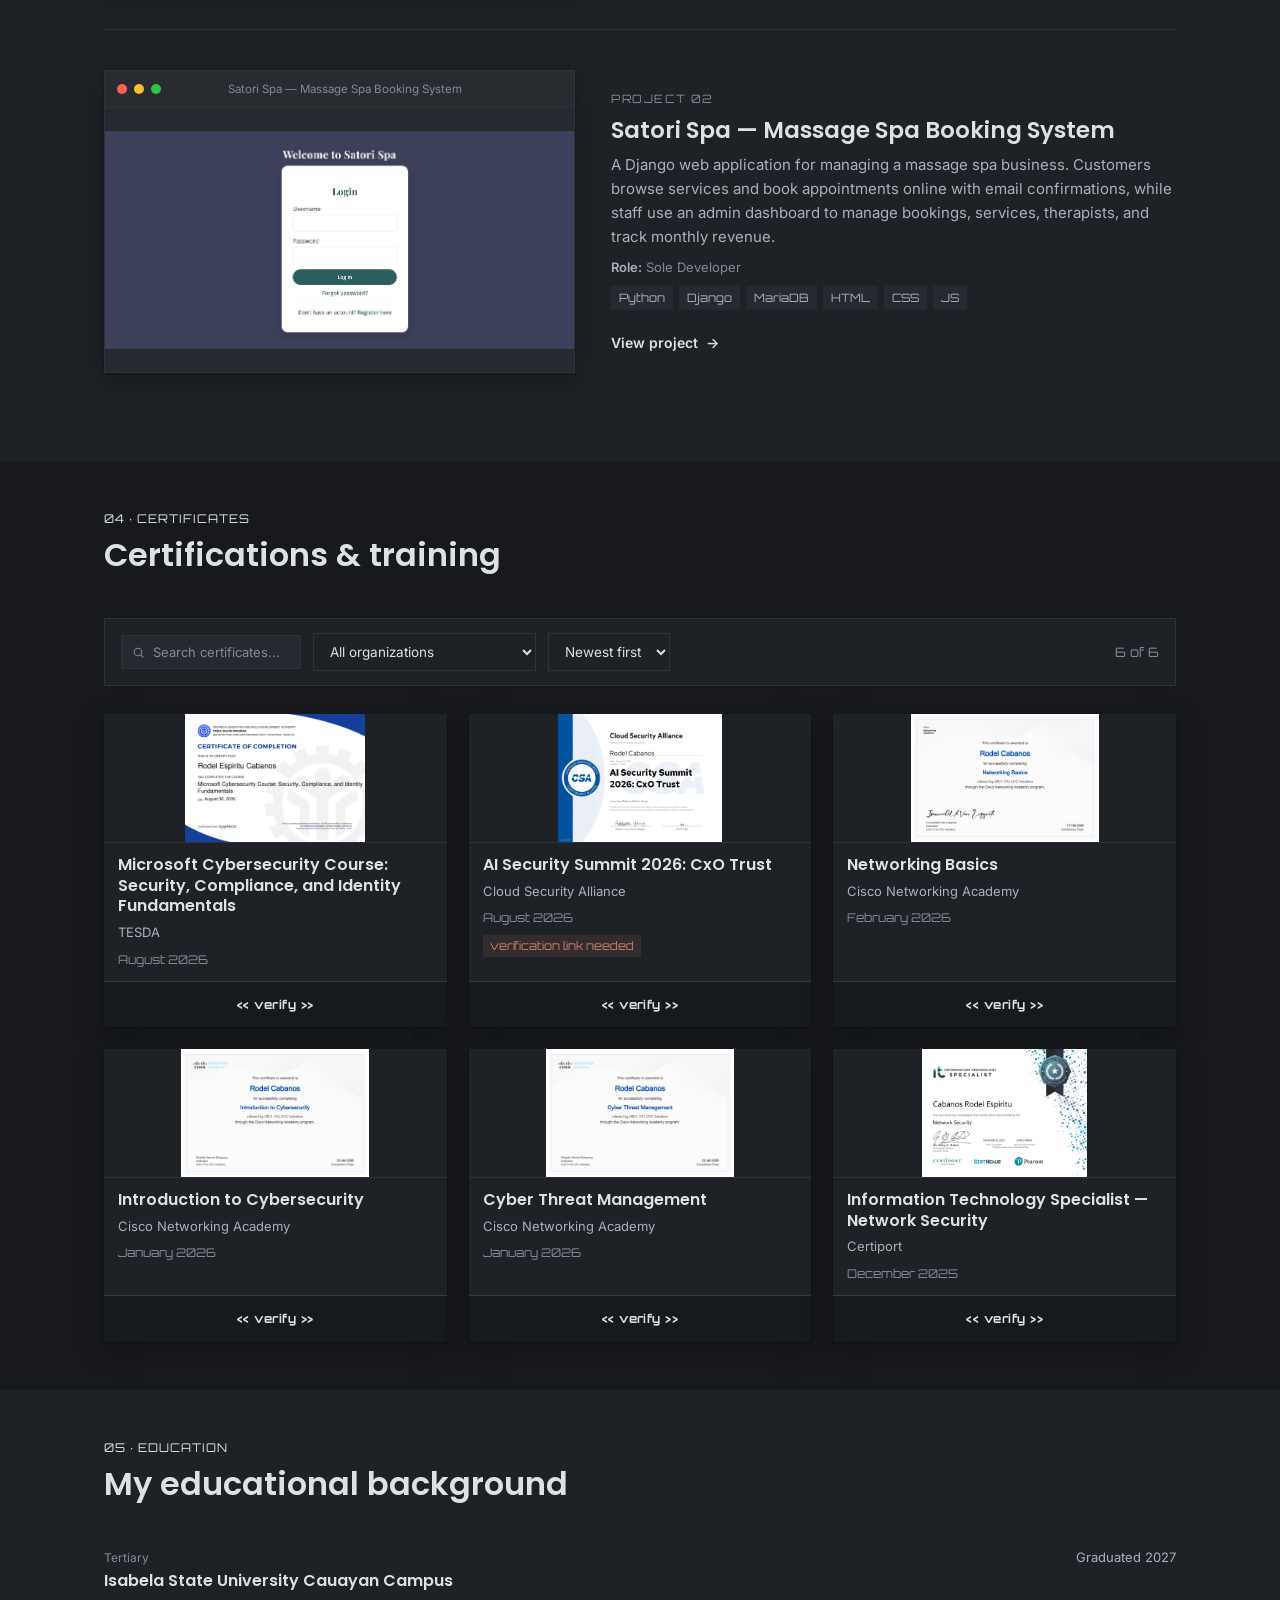
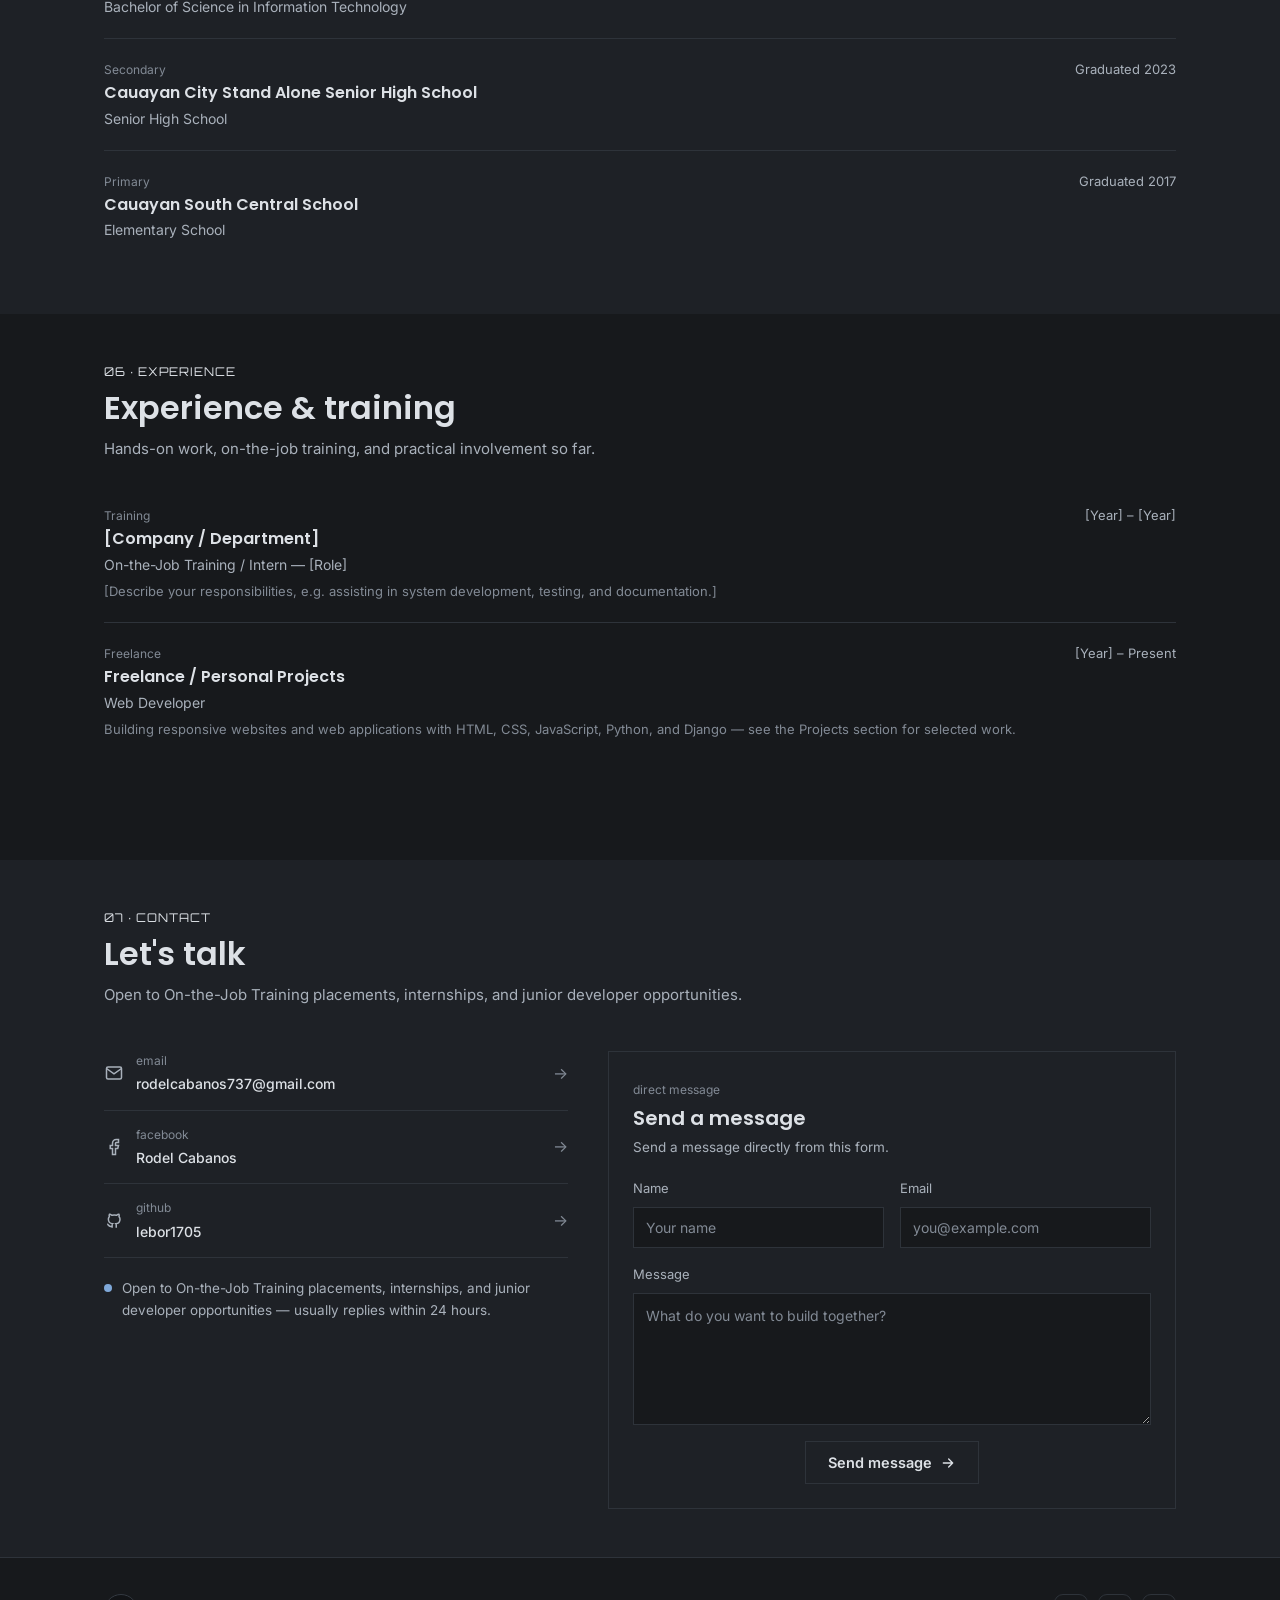
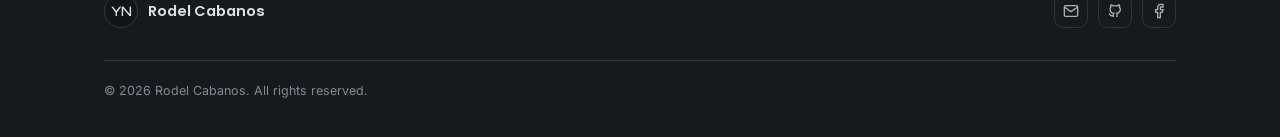
==== commit d447ed51: "ccccccccccccccccccccc" ====
--- a/index.html
+++ b/index.html
@@ -161,7 +161,6 @@
     <div class="section-head">
       <span class="eyebrow">03 · projects</span>
       <h2>Selected projects</h2>
-      <p>Coursework and independent builds, with the full source code on GitHub.</p>
     </div>
     <div class="project-list" id="projectGrid"></div>
   </div>
@@ -352,6 +351,7 @@
             <svg viewBox="0 0 24 24" fill="none" stroke="currentColor" stroke-width="2" stroke-linecap="round" stroke-linejoin="round"><path d="M5 12h14M13 6l6 6-6 6"/></svg>
           </button>
         </div>
+        <p class="form-status" id="cfStatus" role="status" aria-live="polite"></p>
       </form>
     </div>
   </div>
@@ -391,6 +391,17 @@
   </div>
 </div>
 
+<div class="lightbox" id="alertBox" aria-hidden="true">
+  <div class="lightbox-backdrop" data-close></div>
+  <div class="lightbox-frame alert-card" role="alertdialog" aria-modal="true" aria-labelledby="alertMsg">
+    <span class="alert-icon" aria-hidden="true">
+      <svg viewBox="0 0 24 24" fill="none" stroke="currentColor" stroke-width="2" stroke-linecap="round" stroke-linejoin="round"><circle cx="12" cy="12" r="9"/><path d="m8.5 12.5 2.5 2.5 4.5-5"/></svg>
+    </span>
+    <p id="alertMsg"></p>
+    <button type="button" class="btn btn-ghost" id="alertOk">OK</button>
+  </div>
+</div>
+
 <script src="script.js"></script>
 </body>
 </html>
--- a/style.css
+++ b/style.css
@@ -15,6 +15,7 @@
   --amber:#C99756;
   --amber-soft:#352B1C;
   --danger:#C97F68;
+  --success:#93C5A4;
   --radius-sm:8px;
   --radius-md:14px;
   --radius-lg:20px;
@@ -95,8 +96,6 @@
 .btn-primary:hover{background:var(--ink); color:var(--bg);}
 .btn-ghost{background:transparent; color:var(--ink); border-color:var(--line);}
 .btn-ghost:hover{border-color:var(--ink);}
-.btn-sm{padding:8px 14px; font-size:13px; border-radius:8px;}
-.btn-block{width:100%; justify-content:center;}
 
 /* ============================================================
    NAV
@@ -377,7 +376,6 @@
   background:var(--surface-2); padding:3px 8px; border-radius:0;
 }
 .project-actions{display:flex; flex-wrap:wrap; align-items:center; gap:18px; margin-top:14px;}
-.project-actions .btn-sm{padding:8px 14px; font-size:13px; border-radius:0;}
 .project-link{
   position:relative; display:inline-flex; align-items:center; gap:8px;
   background:none; border:none; padding:2px 0; cursor:pointer;
@@ -572,7 +570,7 @@
 }
 .form-field textarea{min-height:132px; line-height:1.55;}
 .form-field input:focus,.form-field textarea:focus{
-  border-color:var(--accent);
+  border-color:#fff;
 }
 .form-field input::placeholder,.form-field textarea::placeholder{color:var(--ink-faint);}
 
@@ -590,12 +588,18 @@
 }
 @keyframes cf-spin{to{transform:rotate(360deg);}}
 
-.form-status{font-size:13.5px; color:var(--ink-soft); margin:0; line-height:1.4;}
-.form-status.success{
-  color:var(--accent); font-weight:600;
-}
+.form-status{
+  display:none; align-items:flex-start; gap:10px;
+  margin:16px 0 0; padding:13px 15px;
+  border:1px solid var(--line); background:var(--bg);
+  font-size:13.5px; line-height:1.5; color:var(--ink-soft);
+  text-align:left;
+}
+.form-status:not(:empty){display:flex;}
+.form-status svg{width:16px; height:16px; flex:none; margin-top:1px;}
 .form-status.error{
-  color:var(--danger); font-weight:600;
+  color:var(--danger); border-color:color-mix(in srgb, var(--danger) 35%, transparent);
+  background:color-mix(in srgb, var(--danger) 10%, transparent);
 }
 
 @media (max-width:900px){
@@ -665,6 +669,27 @@
 }
 .lightbox-close:hover{border-color:var(--accent); color:var(--accent);}
 @keyframes lightbox-in{from{opacity:0; transform:scale(.985);} to{opacity:1; transform:none;}}
+
+/* ============================================================
+   ALERT DIALOG (contact form confirmations)
+   ============================================================ */
+.alert-card{
+  width:min(360px, calc(100vw - 48px));
+  padding:30px 26px 26px;
+  text-align:center;
+  display:flex; flex-direction:column; align-items:center; gap:14px;
+}
+.alert-icon{
+  width:46px; height:46px; border-radius:50%;
+  display:flex; align-items:center; justify-content:center;
+  color:var(--success); border:1px solid color-mix(in srgb, var(--success) 45%, transparent);
+  background:color-mix(in srgb, var(--success) 12%, transparent);
+}
+.alert-icon svg{width:24px; height:24px;}
+.alert-card p{
+  margin:0; font-size:15px; color:var(--ink); line-height:1.5;
+}
+.alert-card .btn{margin-top:2px; min-width:110px; justify-content:center;}
 
 /* ============================================================
    PROJECT GALLERY MODAL
@@ -702,51 +727,6 @@
 }
 
 /* ============================================================
-   VERIFY PAGE
-   ============================================================ */
-.verify-wrap{max-width:760px; margin:0 auto; padding:calc(var(--nav-h) + 40px) 20px 72px;}
-.verify-card{
-  background:var(--surface); border:1px solid var(--line); border-radius:var(--radius-lg);
-  box-shadow:var(--shadow); padding:36px 30px 30px; text-align:center;
-}
-.verify-seal{
-  width:64px; height:64px; margin:0 auto 14px;
-  display:flex; align-items:center; justify-content:center;
-  border-radius:50%; color:var(--accent-ink); background:var(--accent);
-}
-.verify-seal svg{width:32px; height:32px;}
-.verify-status{
-  font-family:var(--font-head); font-size:26px; font-weight:700;
-  letter-spacing:.14em; text-transform:uppercase; color:var(--accent);
-}
-.verify-kicker{font-size:13.5px; color:var(--ink-faint); margin-top:4px;}
-.verify-title{font-size:20px; line-height:1.3; margin-top:22px;}
-.verify-awarded{margin-top:8px; font-size:15px; color:var(--ink-soft);}
-.verify-awarded strong{color:var(--ink);}
-.verify-rows{
-  display:grid; gap:0; margin:22px 0 4px;
-  border:1px solid var(--line); border-radius:var(--radius-md); overflow:hidden;
-  text-align:left;
-}
-.verify-row{display:flex; justify-content:space-between; gap:14px; padding:11px 14px; border-bottom:1px solid var(--line);}
-.verify-row:last-child{border-bottom:none;}
-.verify-row .k{font-size:12px; color:var(--ink-faint); font-family:var(--font-mono); text-transform:lowercase;}
-.verify-row .v{font-size:13.5px; color:var(--ink); text-align:right; word-break:break-word;}
-.verify-row .v-mono{font-family:var(--font-mono);}
-.verify-doc{margin-top:22px;}
-.verify-doc img{
-  display:block; width:100%; height:auto;
-  background:#fff; border:1px solid var(--line); border-radius:var(--radius-md);
-}
-.verify-actions{display:flex; flex-wrap:wrap; gap:12px; justify-content:center; margin-top:24px;}
-.verify-foot{margin-top:22px; font-size:12.5px; color:var(--ink-faint);}
-.verify-foot a{color:var(--accent); text-decoration:underline;}
-@media (max-width:600px){
-  .verify-card{padding:28px 18px 24px;}
-  .verify-title{font-size:17.5px;}
-}
-
-/* ============================================================
    SCROLL REVEAL
    ============================================================ */
 .reveal{
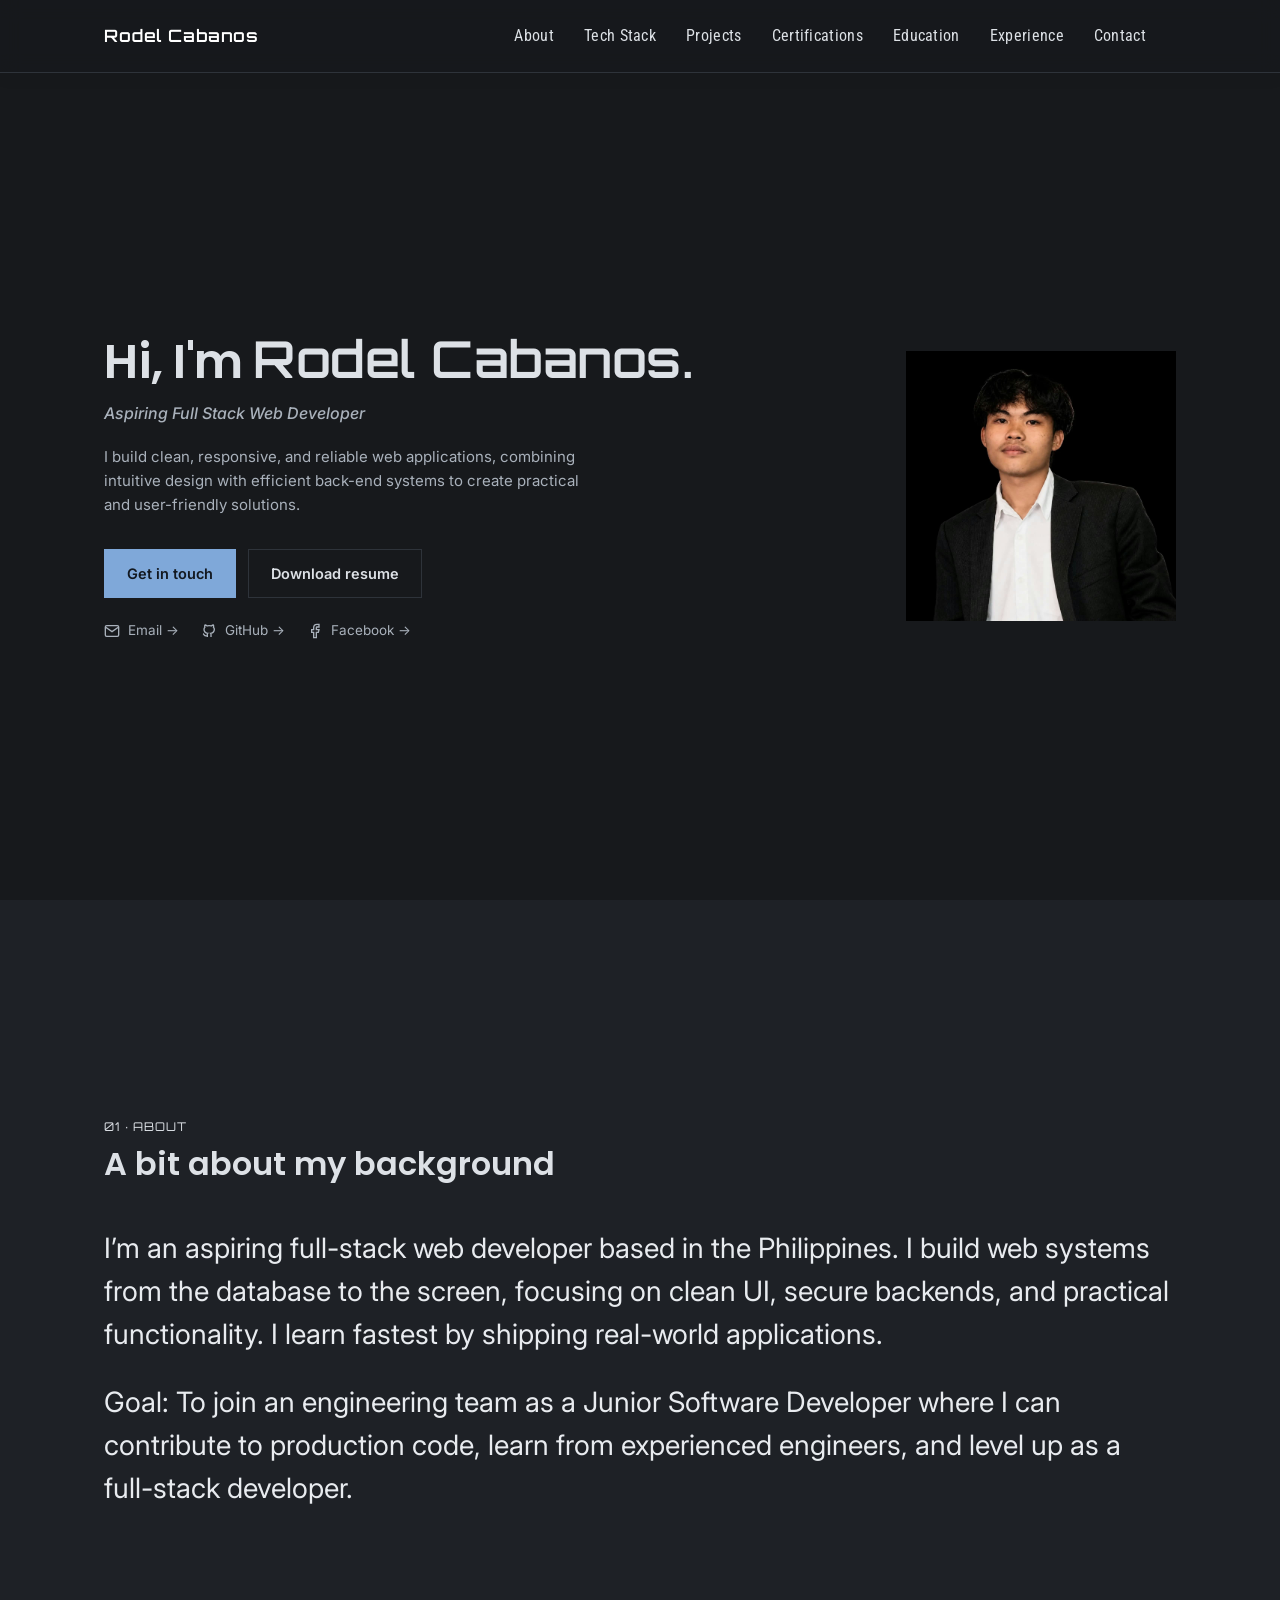
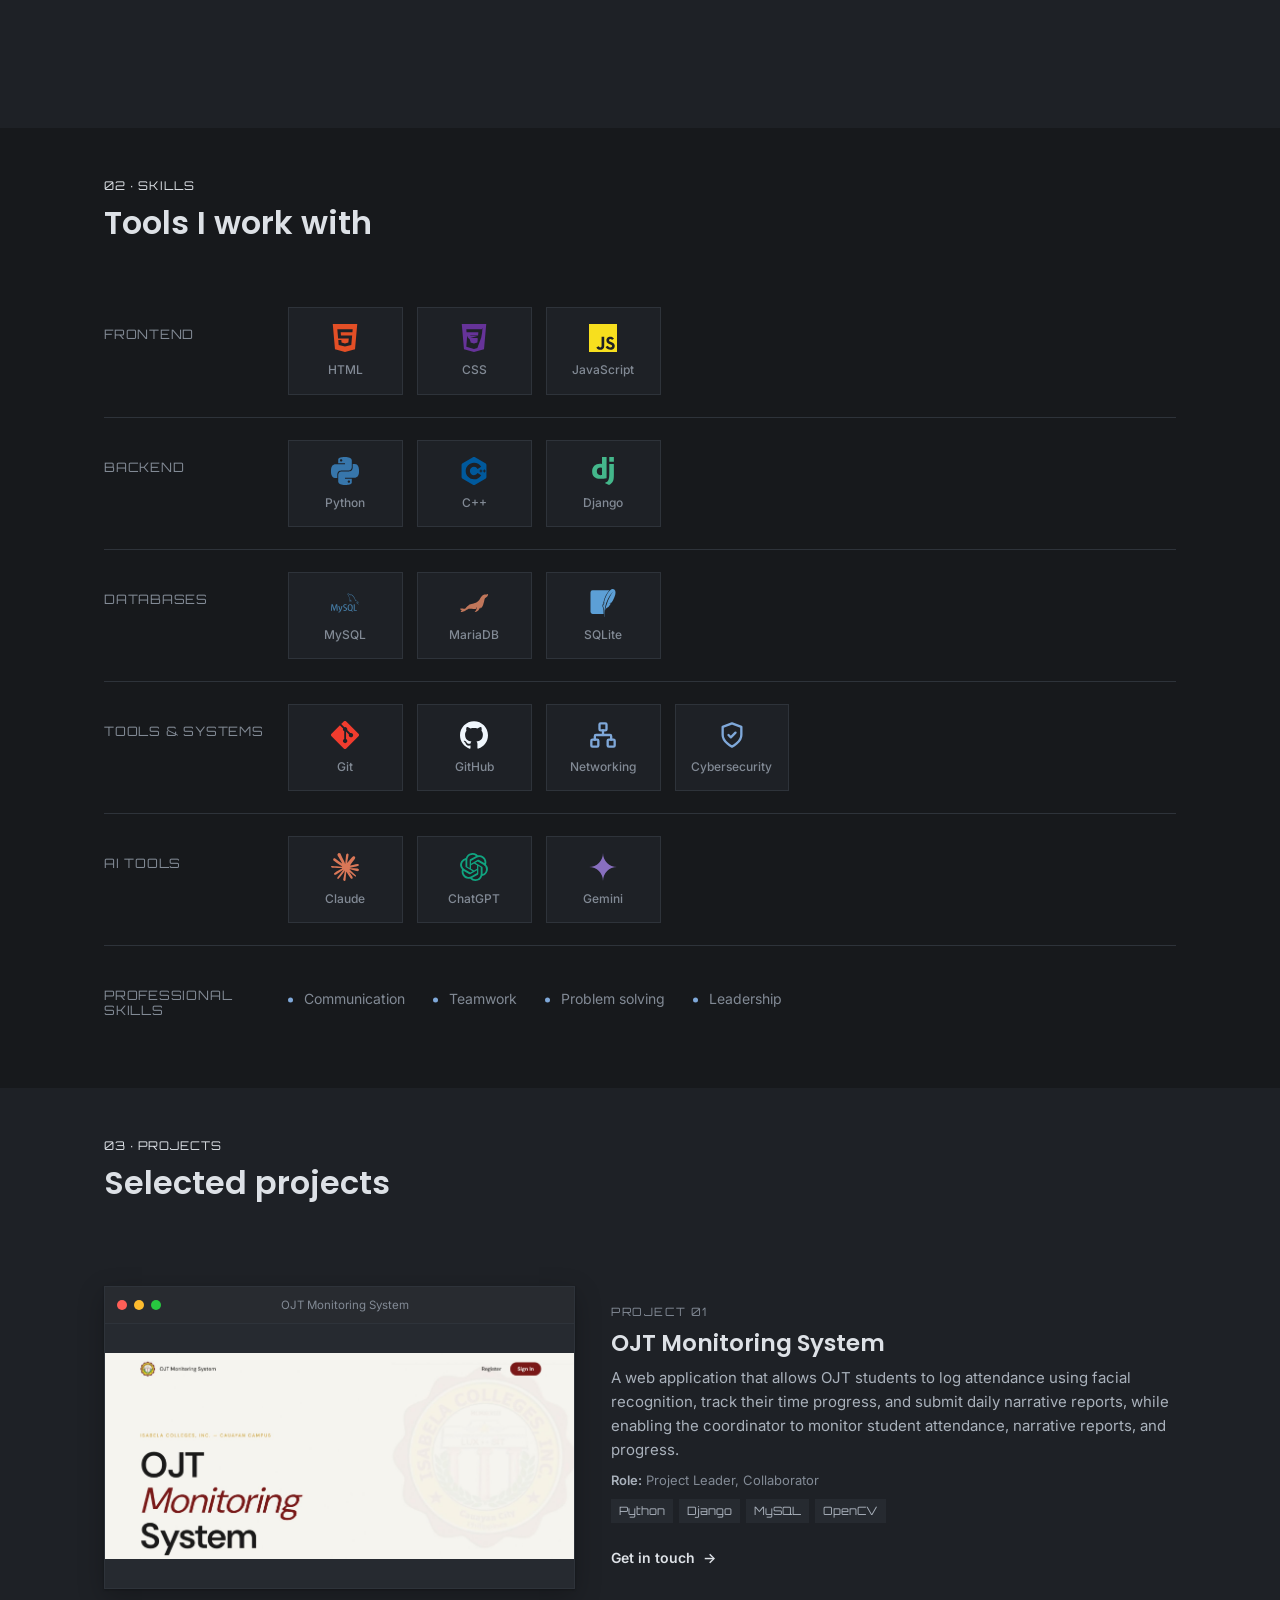
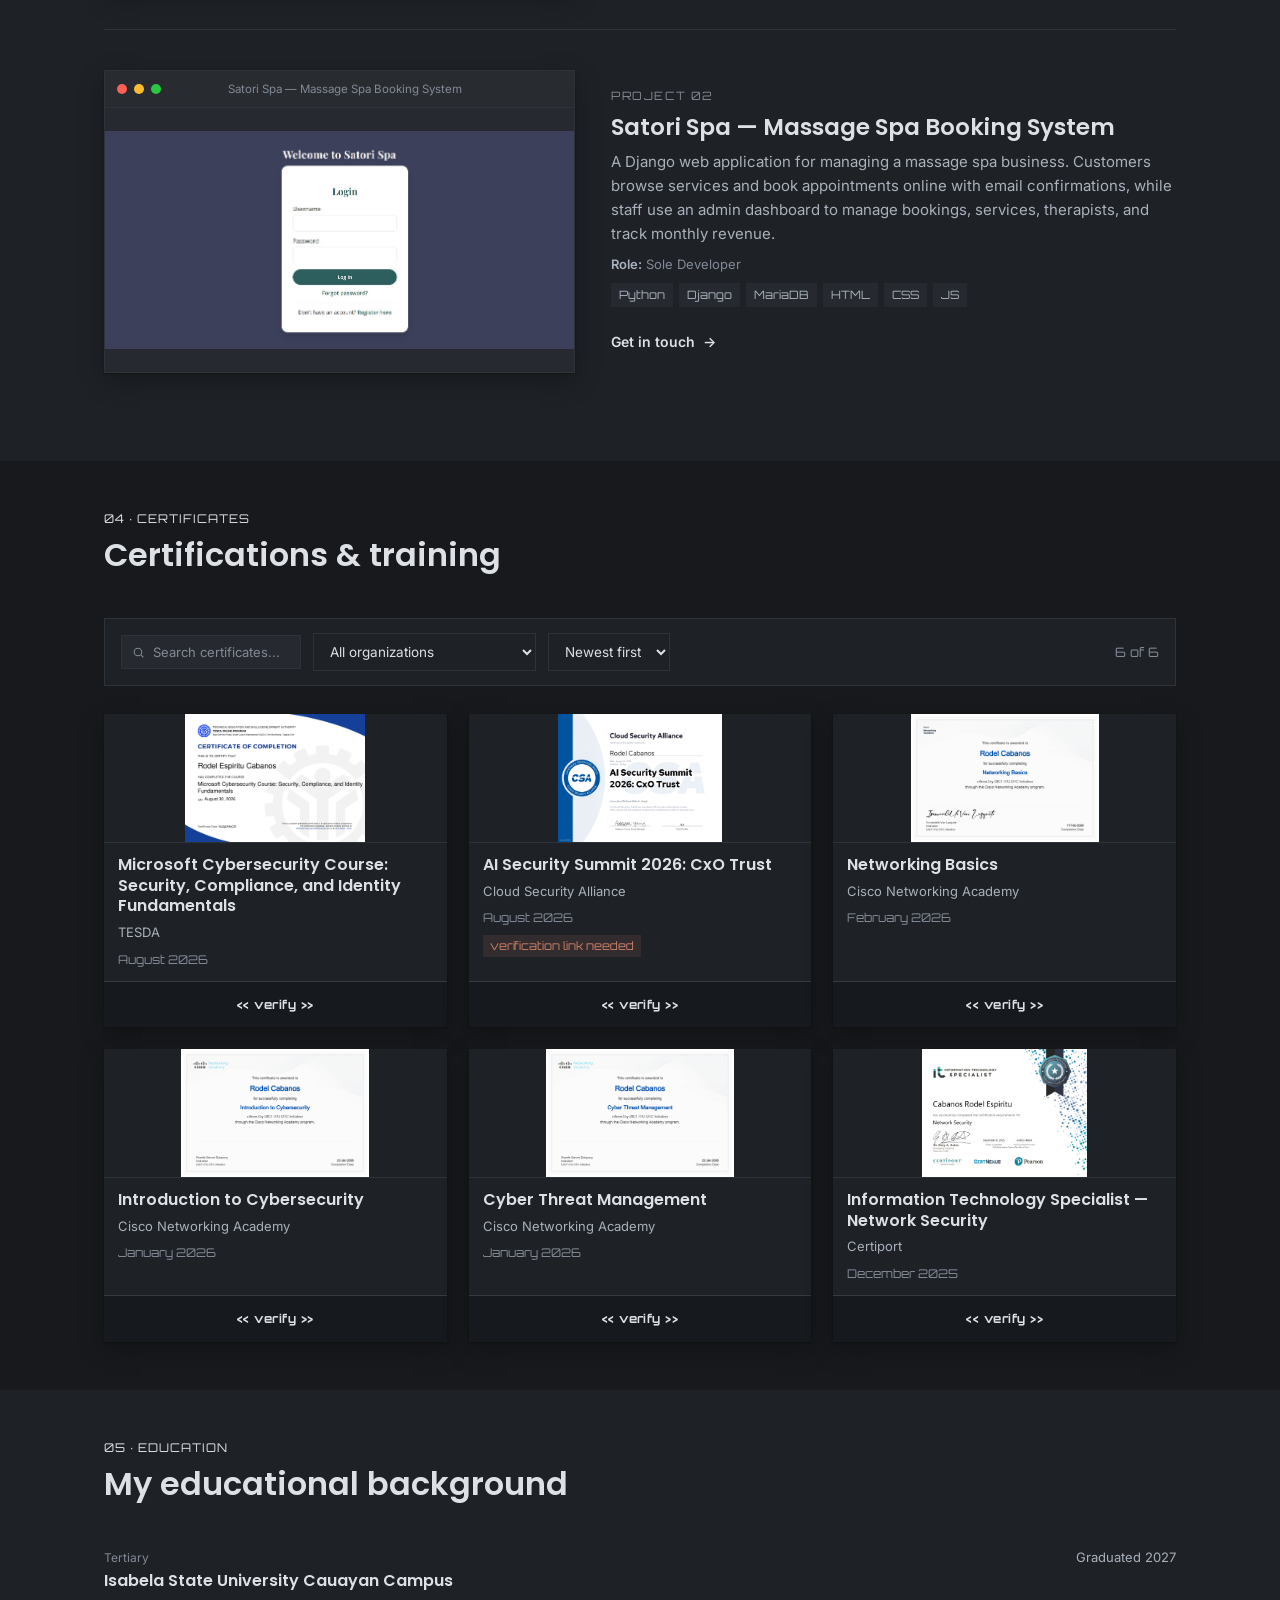
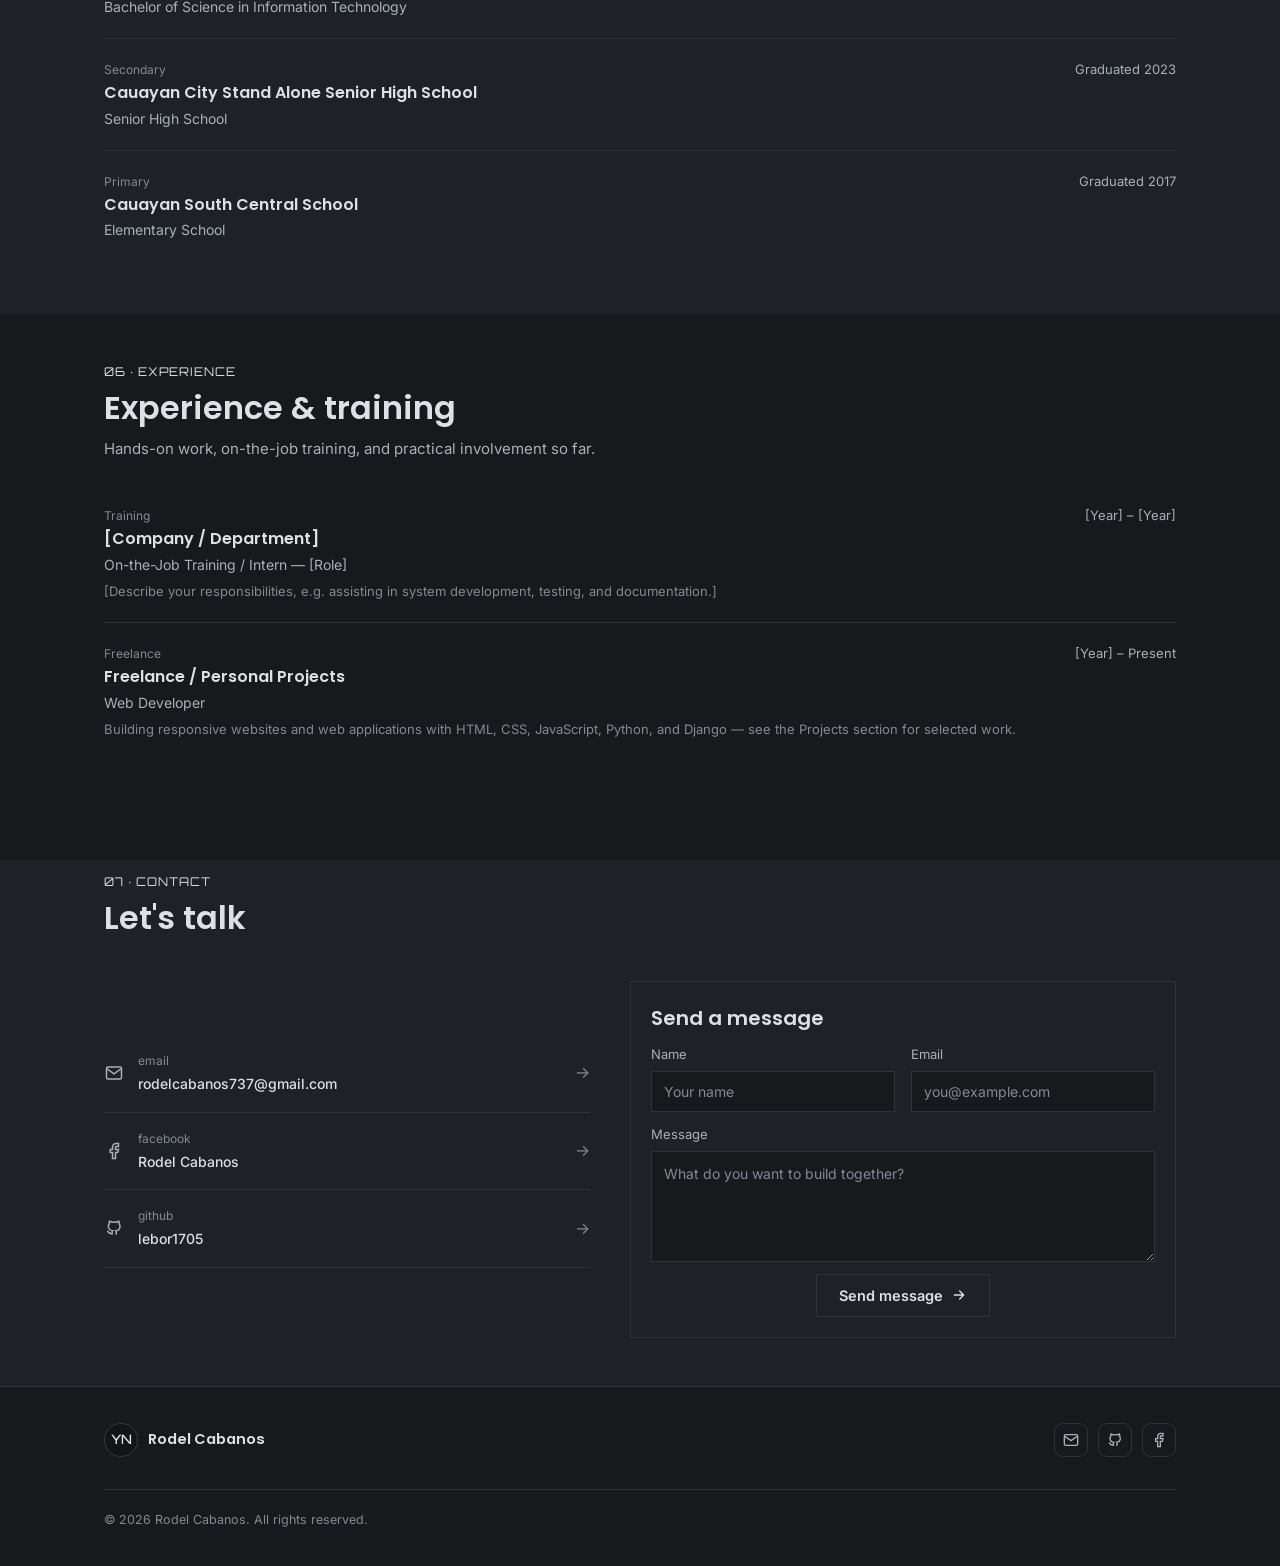
==== commit 0729ef19: "eeeeeeeeeeeeeeeee" ====
--- a/index.html
+++ b/index.html
@@ -47,7 +47,7 @@
       <p class="role">Aspiring Full Stack Web Developer</p>
       <p class="intro">I build clean, responsive, and reliable web applications, combining intuitive design with efficient back-end systems to create practical and user-friendly solutions.</p>
       <div class="hero-actions">
-        <a href="#projects" class="btn btn-primary">View my projects</a>
+        <a href="#contact" class="btn btn-primary">Get in touch</a>
         <a href="resume.pdf" target="_blank" class="btn btn-ghost">Download resume</a>
       </div>
       <div class="hero-social">
@@ -282,7 +282,6 @@
     <div class="section-head">
       <span class="eyebrow">07 · contact</span>
       <h2>Let's talk</h2>
-      <p>Open to On-the-Job Training placements, internships, and junior developer opportunities.</p>
     </div>
     <div class="contact-layout">
       <div class="contact-aside">
@@ -318,18 +317,11 @@
             <span class="cc-arrow" aria-hidden="true">&rarr;</span>
           </a>
         </div>
-
-        <div class="contact-note">
-          <span class="status-dot"></span>
-          <p>Open to On-the-Job Training placements, internships, and junior developer opportunities — usually replies within 24 hours.</p>
-        </div>
       </div>
 
       <form class="contact-form" id="contactForm" action="https://formspree.io/f/xqpplrgw" method="POST">
         <div class="form-head">
-          <span class="form-eyebrow">direct message</span>
           <h3>Send a message</h3>
-          <p>Send a message directly from this form.</p>
         </div>
         <div class="form-row">
           <div class="form-field">
@@ -343,7 +335,7 @@
         </div>
         <div class="form-field">
           <label for="cfMessage">Message</label>
-          <textarea id="cfMessage" name="message" rows="5" placeholder="What do you want to build together?" required></textarea>
+          <textarea id="cfMessage" name="message" rows="4" placeholder="What do you want to build together?" required></textarea>
         </div>
         <div class="form-actions">
           <button type="submit" class="btn btn-ghost" id="cfSend">
--- a/style.css
+++ b/style.css
@@ -378,7 +378,7 @@
 .project-actions{display:flex; flex-wrap:wrap; align-items:center; gap:18px; margin-top:14px;}
 .project-link{
   position:relative; display:inline-flex; align-items:center; gap:8px;
-  background:none; border:none; padding:2px 0; cursor:pointer;
+  background:none; border:none; padding:2px 0; cursor:pointer; text-decoration:none;
   font-family:var(--font-body); font-size:14px; font-weight:600; color:var(--ink);
   transition:color .25s ease;
 }
@@ -509,12 +509,13 @@
 /* ============================================================
    CONTACT
    ============================================================ */
-.contact-layout{display:grid; grid-template-columns:0.9fr 1.1fr; gap:40px; align-items:start;}
+.contact-layout{display:grid; grid-template-columns:1fr 1fr; gap:40px; align-items:center;}
+#contact{padding-top:8px;}
 .contact-aside{display:flex; flex-direction:column; gap:20px;}
 .contact-grid{display:flex; flex-direction:column;}
 .contact-card{
   border-bottom:1px solid var(--line);
-  padding:14px 0; display:flex; align-items:center; gap:12px;
+  padding:16px 0; display:flex; align-items:center; gap:14px;
   text-decoration:none;
   transition:color .15s ease;
 }
@@ -533,8 +534,9 @@
 .contact-card .value{font-size:14px; font-weight:500; word-break:break-word;}
 .cc-arrow{
   margin-left:auto; color:var(--ink-faint); font-size:16px; flex-shrink:0;
-}
-.contact-card:hover .cc-arrow{color:var(--accent);}
+  transition:transform .2s ease, color .15s ease;
+}
+.contact-card:hover .cc-arrow{color:var(--accent); transform:translateX(4px);}
 
 .contact-note{
   display:flex; gap:10px; align-items:flex-start;
@@ -547,17 +549,17 @@
 
 .contact-form{
   background:var(--surface); border:1px solid var(--line);
-  padding:24px;
-}
-.form-head{margin-bottom:20px;}
+  padding:20px;
+}
+.form-head{margin-bottom:14px;}
 .form-eyebrow{
   font-size:12px; color:var(--ink-faint);
 }
 .form-head h3{font-size:20px; margin-top:5px;}
 .form-head p{font-size:13.5px; color:var(--ink-soft); margin-top:7px;}
 
-.form-row{display:grid; grid-template-columns:1fr 1fr; gap:16px; margin-bottom:16px;}
-.form-field{display:flex; flex-direction:column; gap:8px; margin-bottom:16px;}
+.form-row{display:grid; grid-template-columns:1fr 1fr; gap:16px; margin-bottom:12px;}
+.form-field{display:flex; flex-direction:column; gap:6px; margin-bottom:12px;}
 .form-row .form-field{margin-bottom:0;}
 .form-field label{
   font-size:13px; color:var(--ink-soft);
@@ -568,7 +570,7 @@
   outline:none; resize:vertical;
   transition:border-color .18s ease;
 }
-.form-field textarea{min-height:132px; line-height:1.55;}
+.form-field textarea{min-height:96px; line-height:1.55;}
 .form-field input:focus,.form-field textarea:focus{
   border-color:#fff;
 }
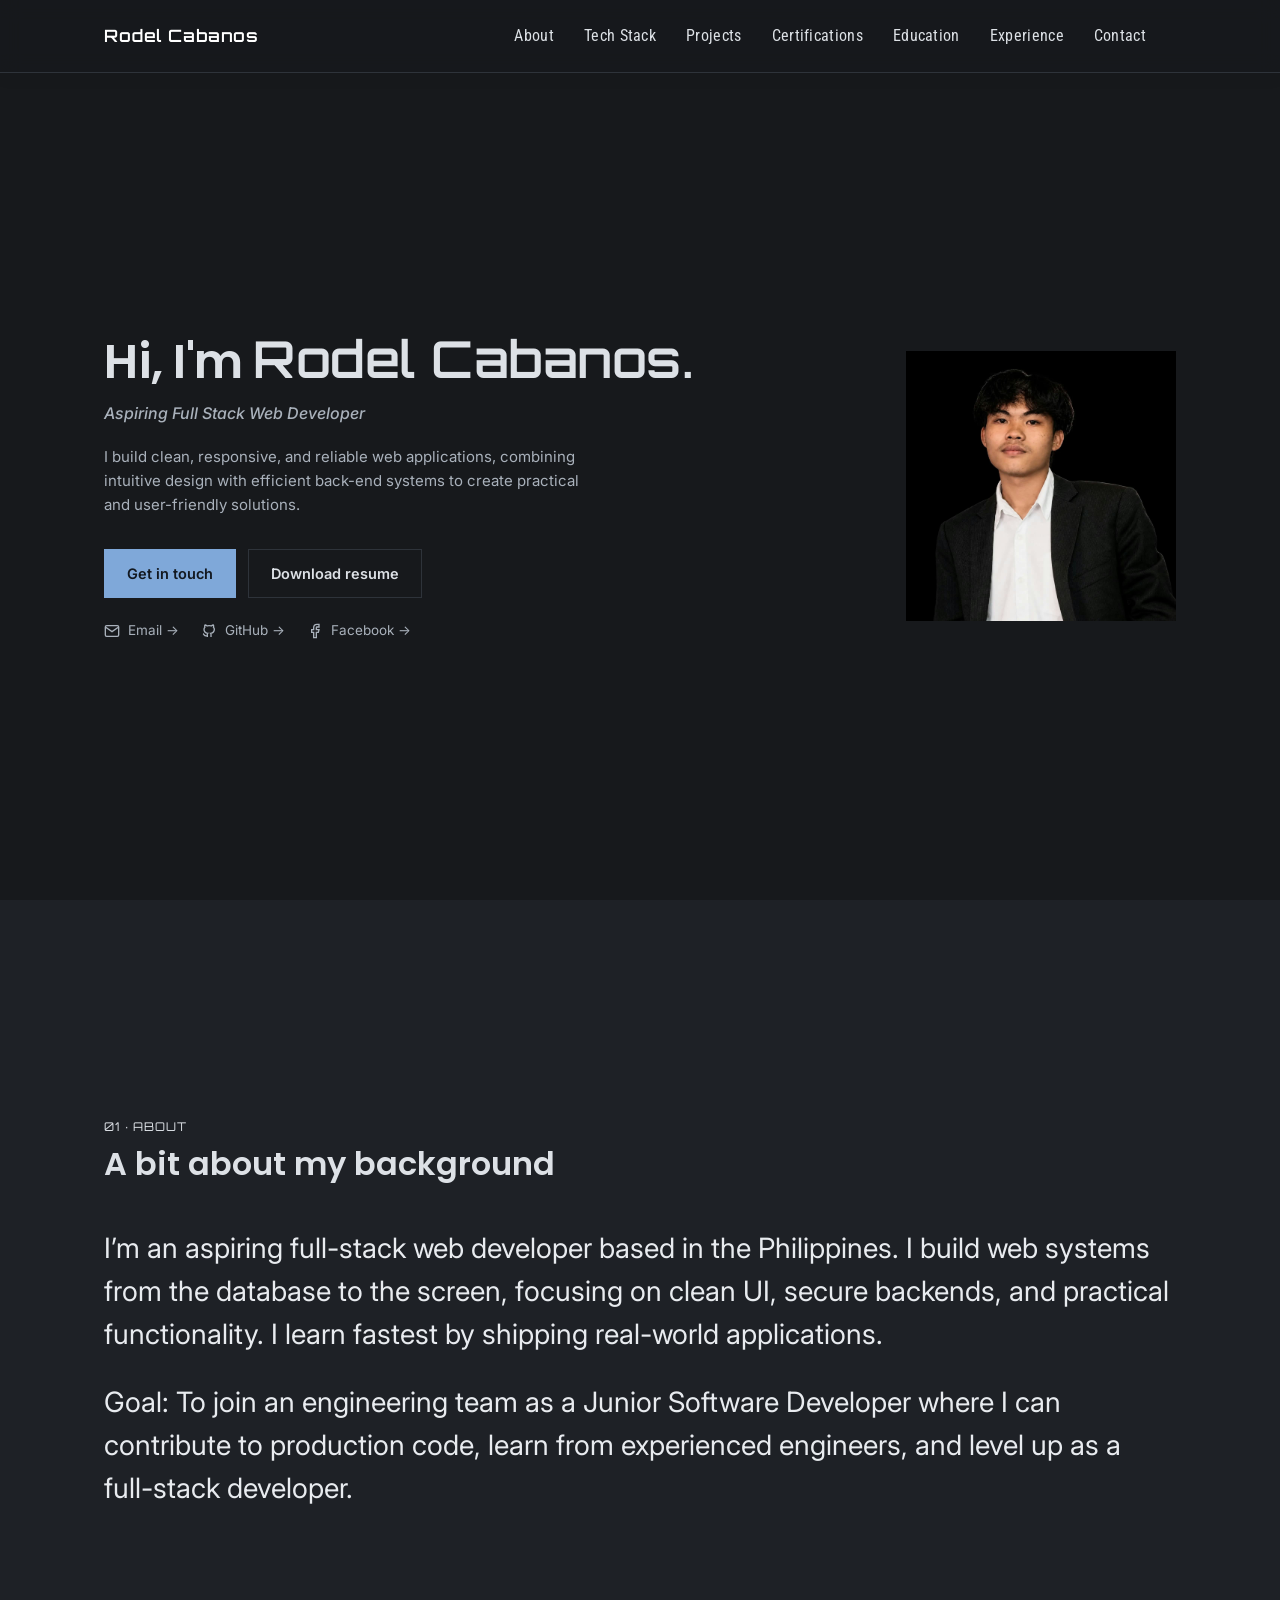
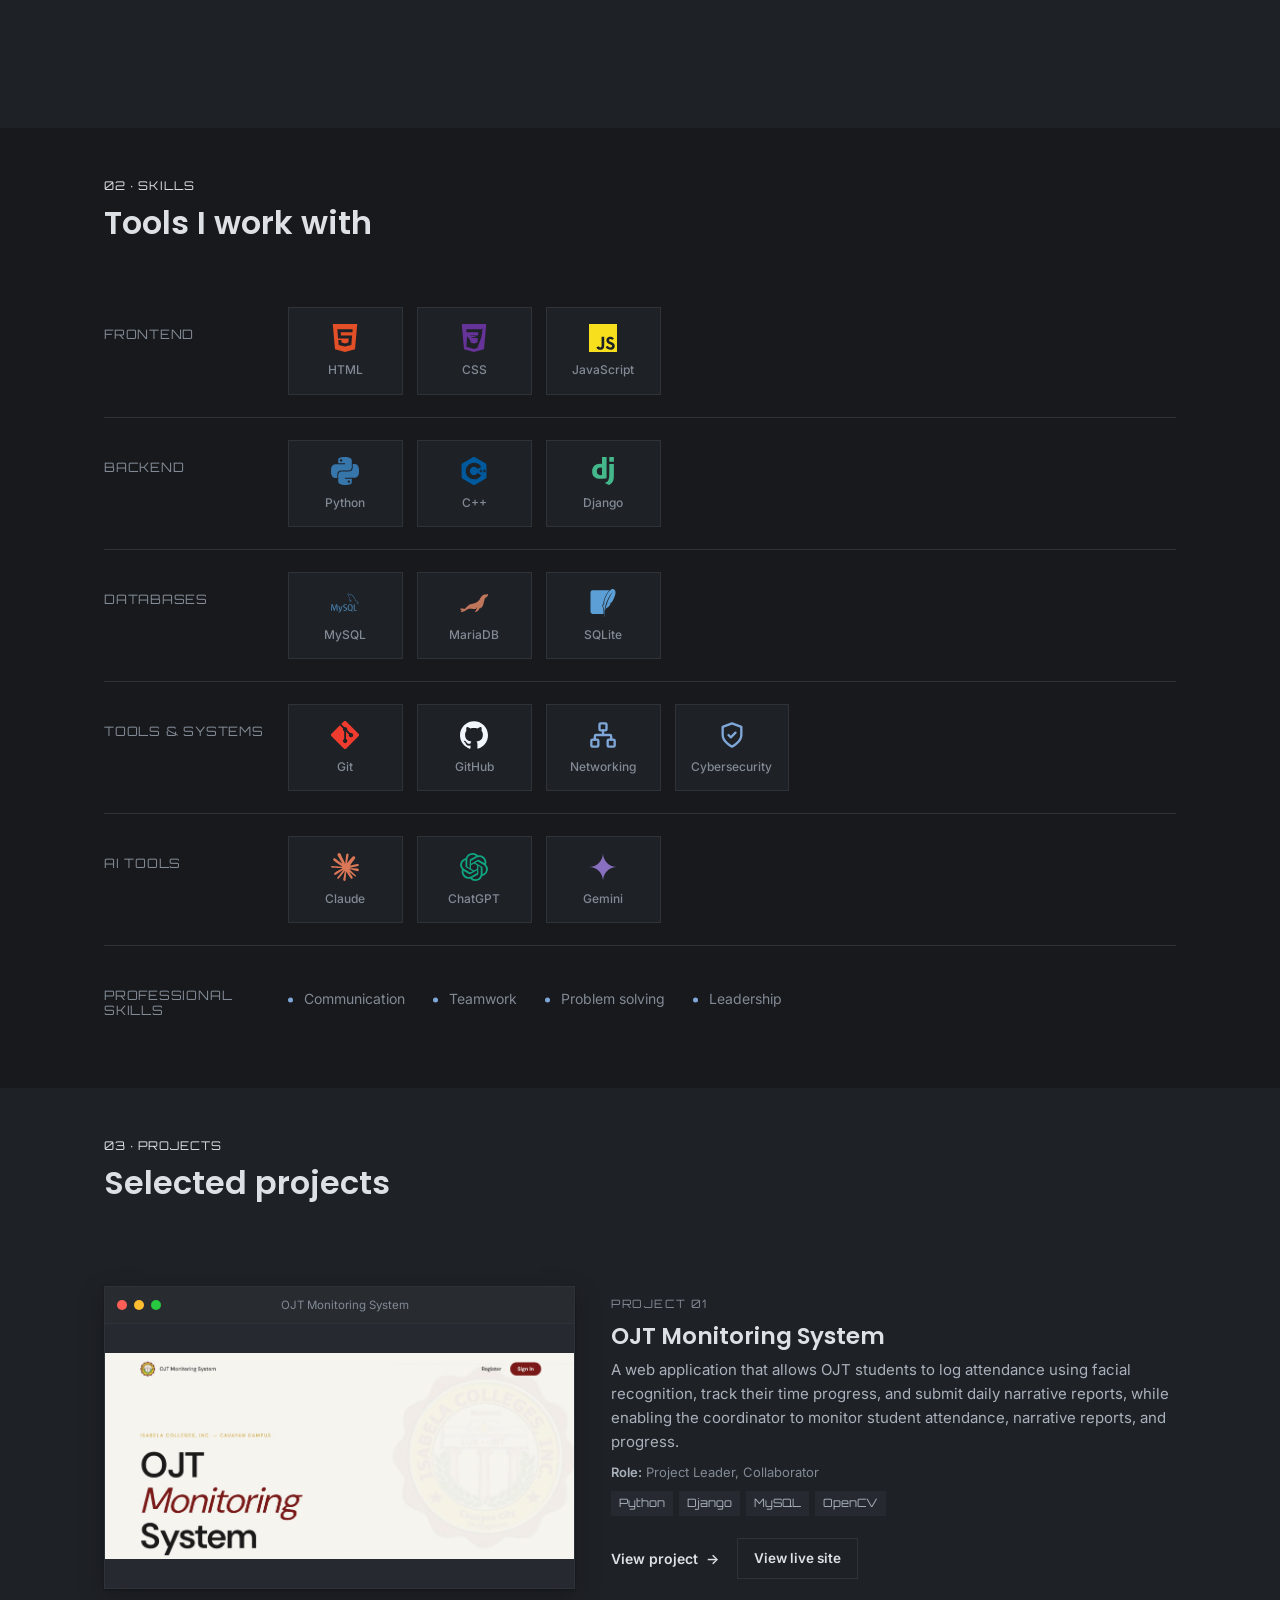
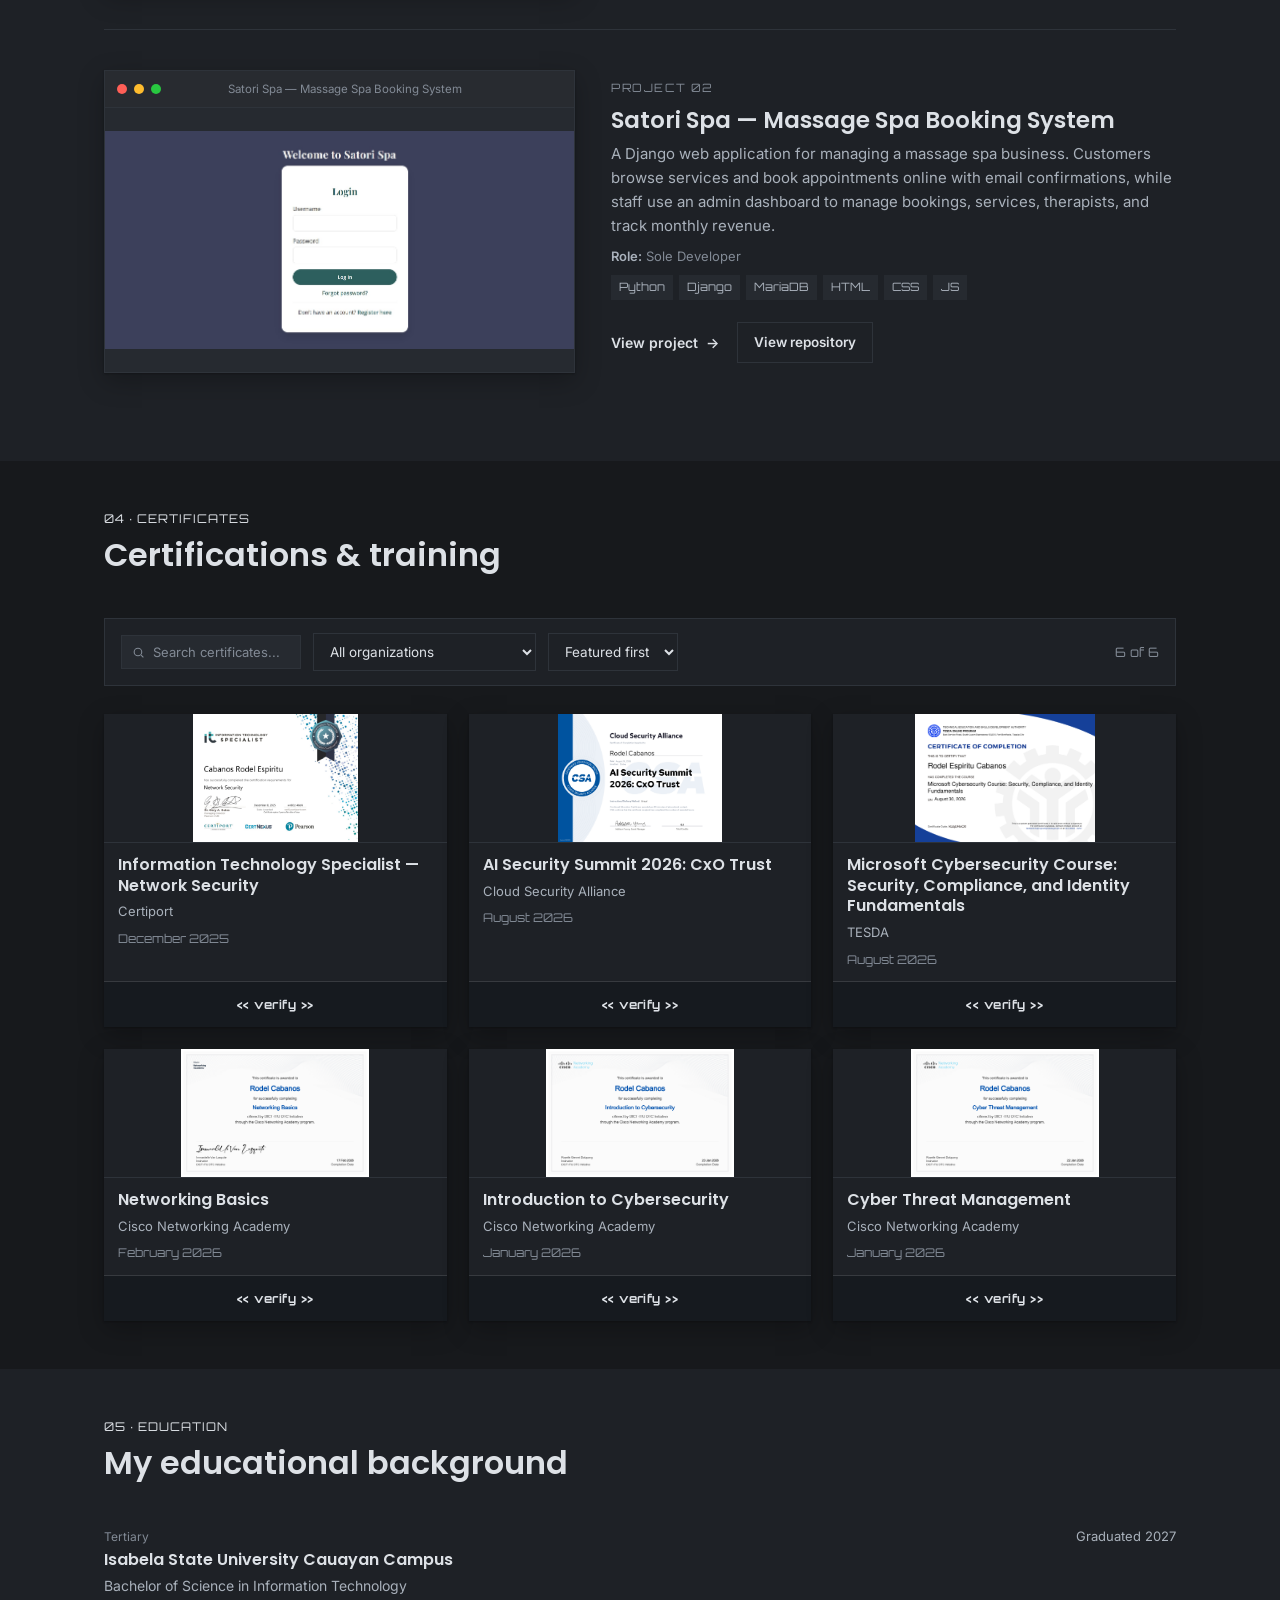
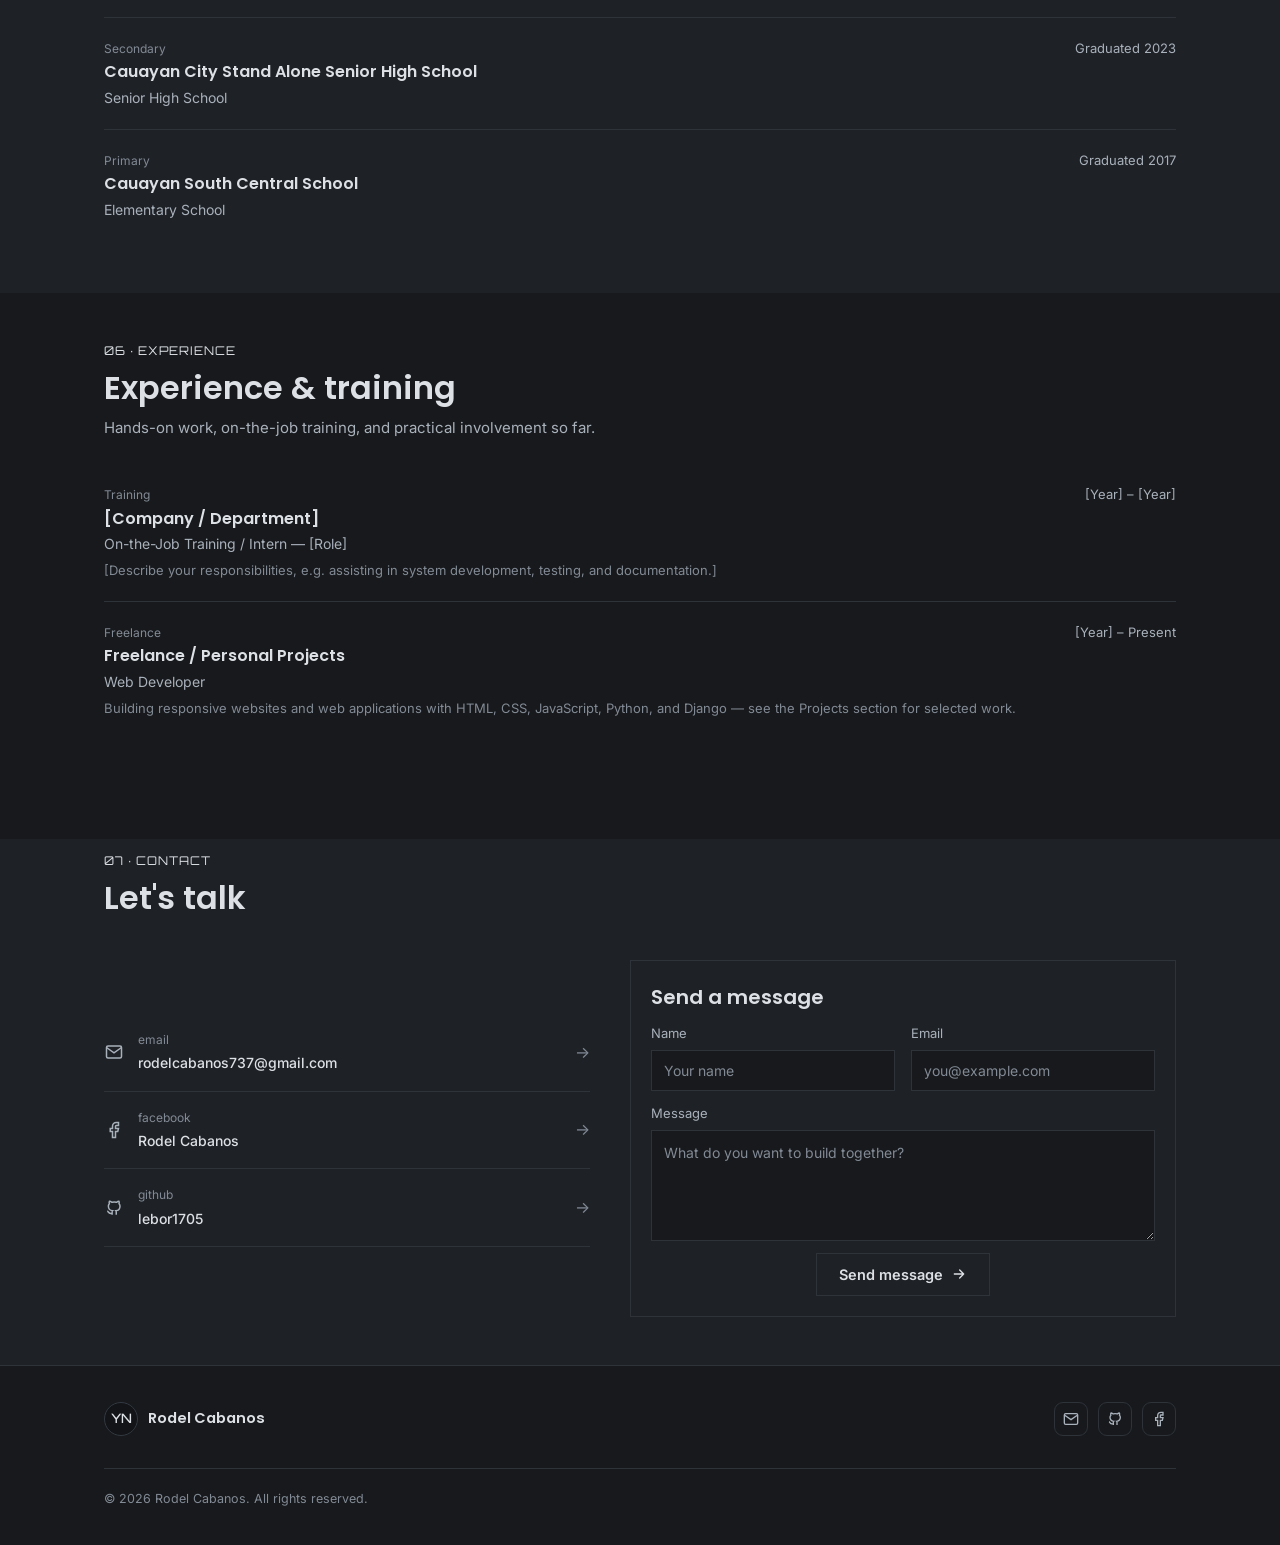
==== commit 197770ba: "fffffffffffffffffffffffffff" ====
--- a/index.html
+++ b/index.html
@@ -183,6 +183,7 @@
         <option value="all">All organizations</option>
       </select>
       <select class="cert-select" id="certSort">
+        <option value="default">Featured first</option>
         <option value="date-desc">Newest first</option>
         <option value="date-asc">Oldest first</option>
         <option value="title-asc">Title A-Z</option>
--- a/style.css
+++ b/style.css
@@ -96,6 +96,7 @@
 .btn-primary:hover{background:var(--ink); color:var(--bg);}
 .btn-ghost{background:transparent; color:var(--ink); border-color:var(--line);}
 .btn-ghost:hover{border-color:var(--ink);}
+.btn-sm{padding:9px 16px; font-size:13.5px;}
 
 /* ============================================================
    NAV
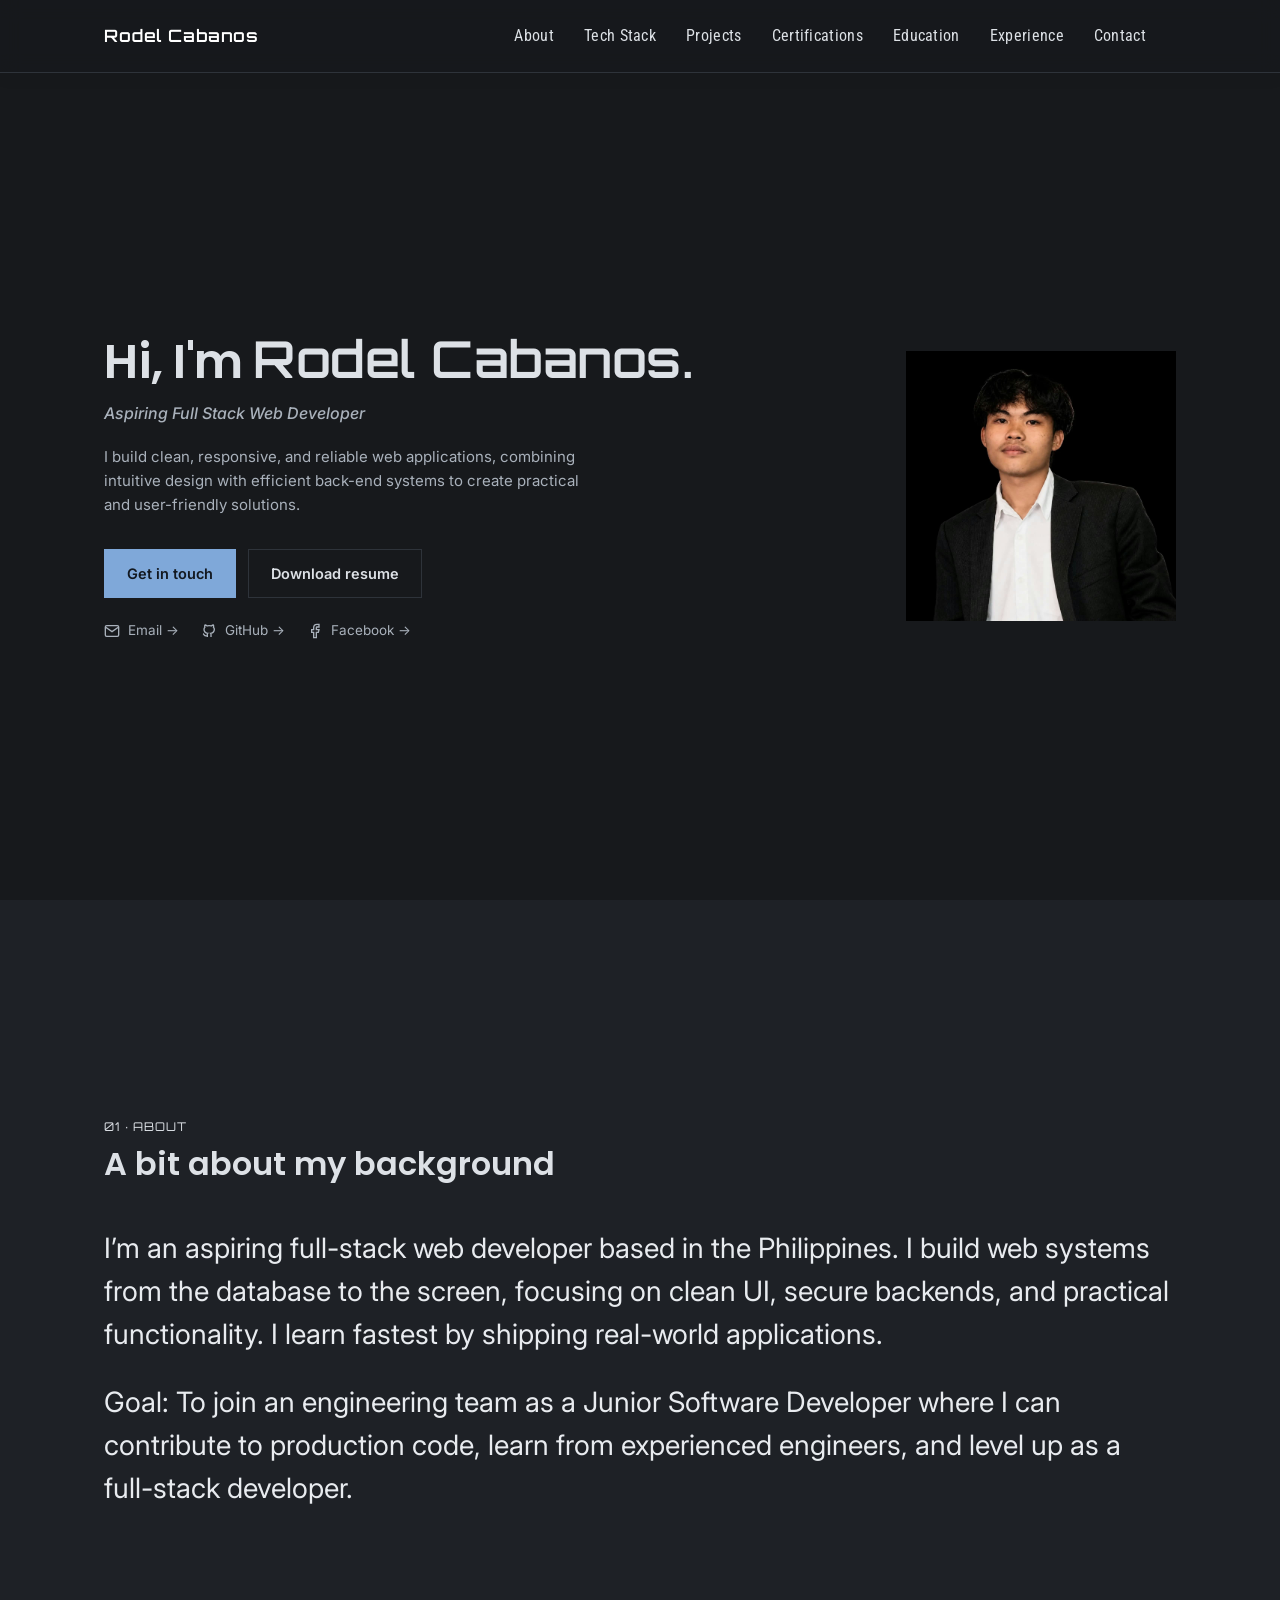
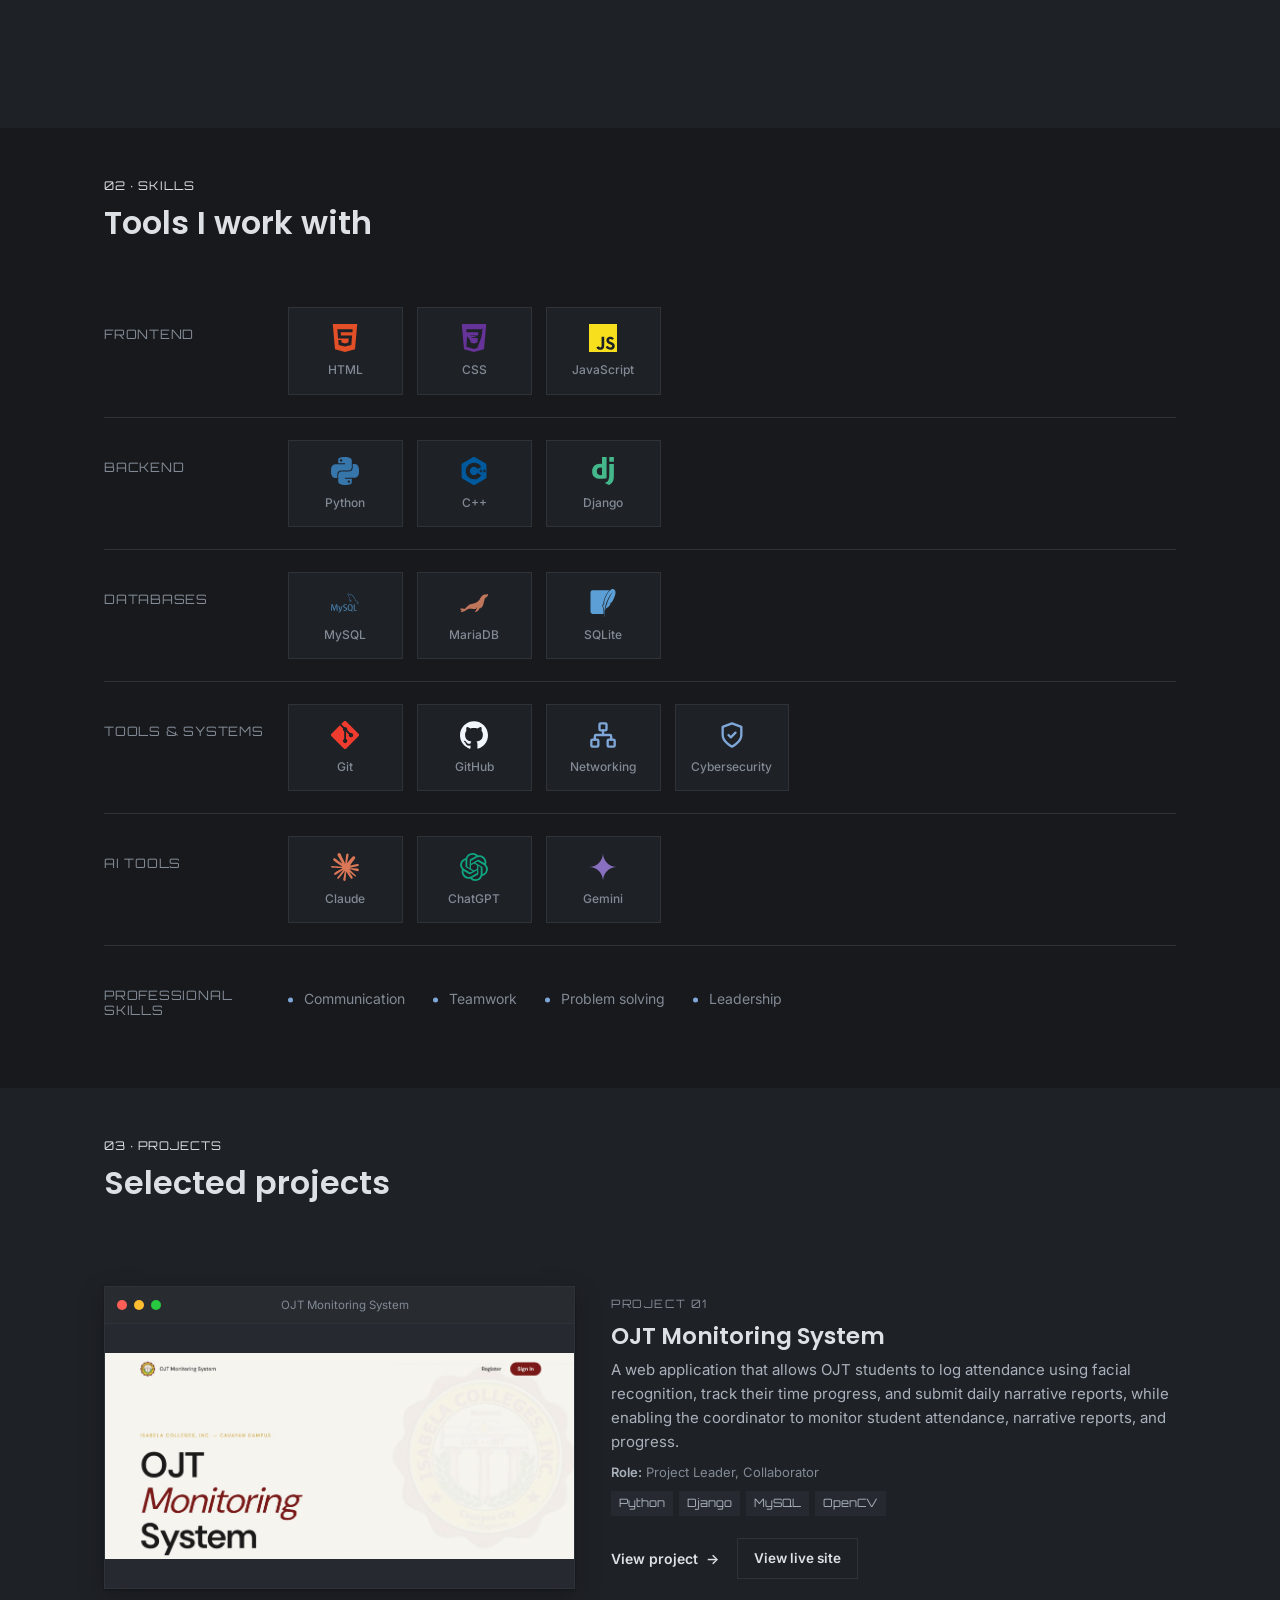
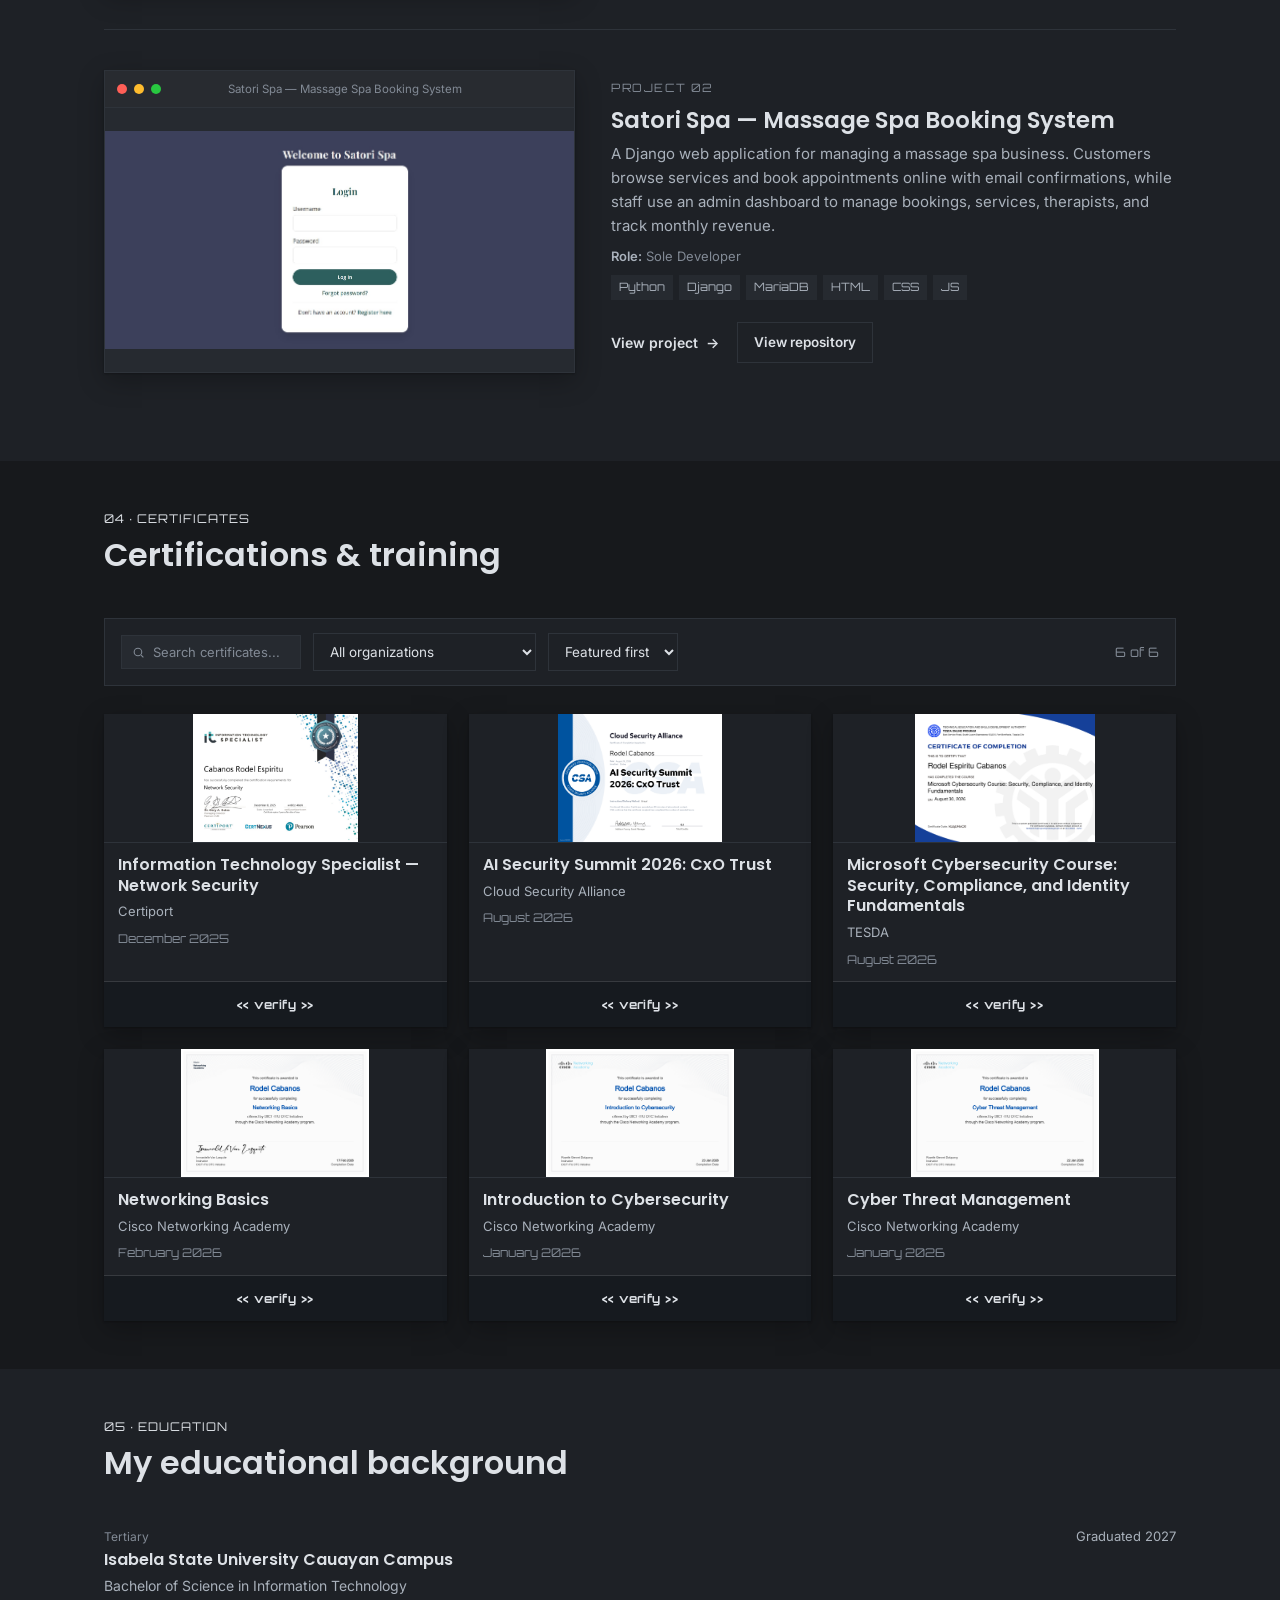
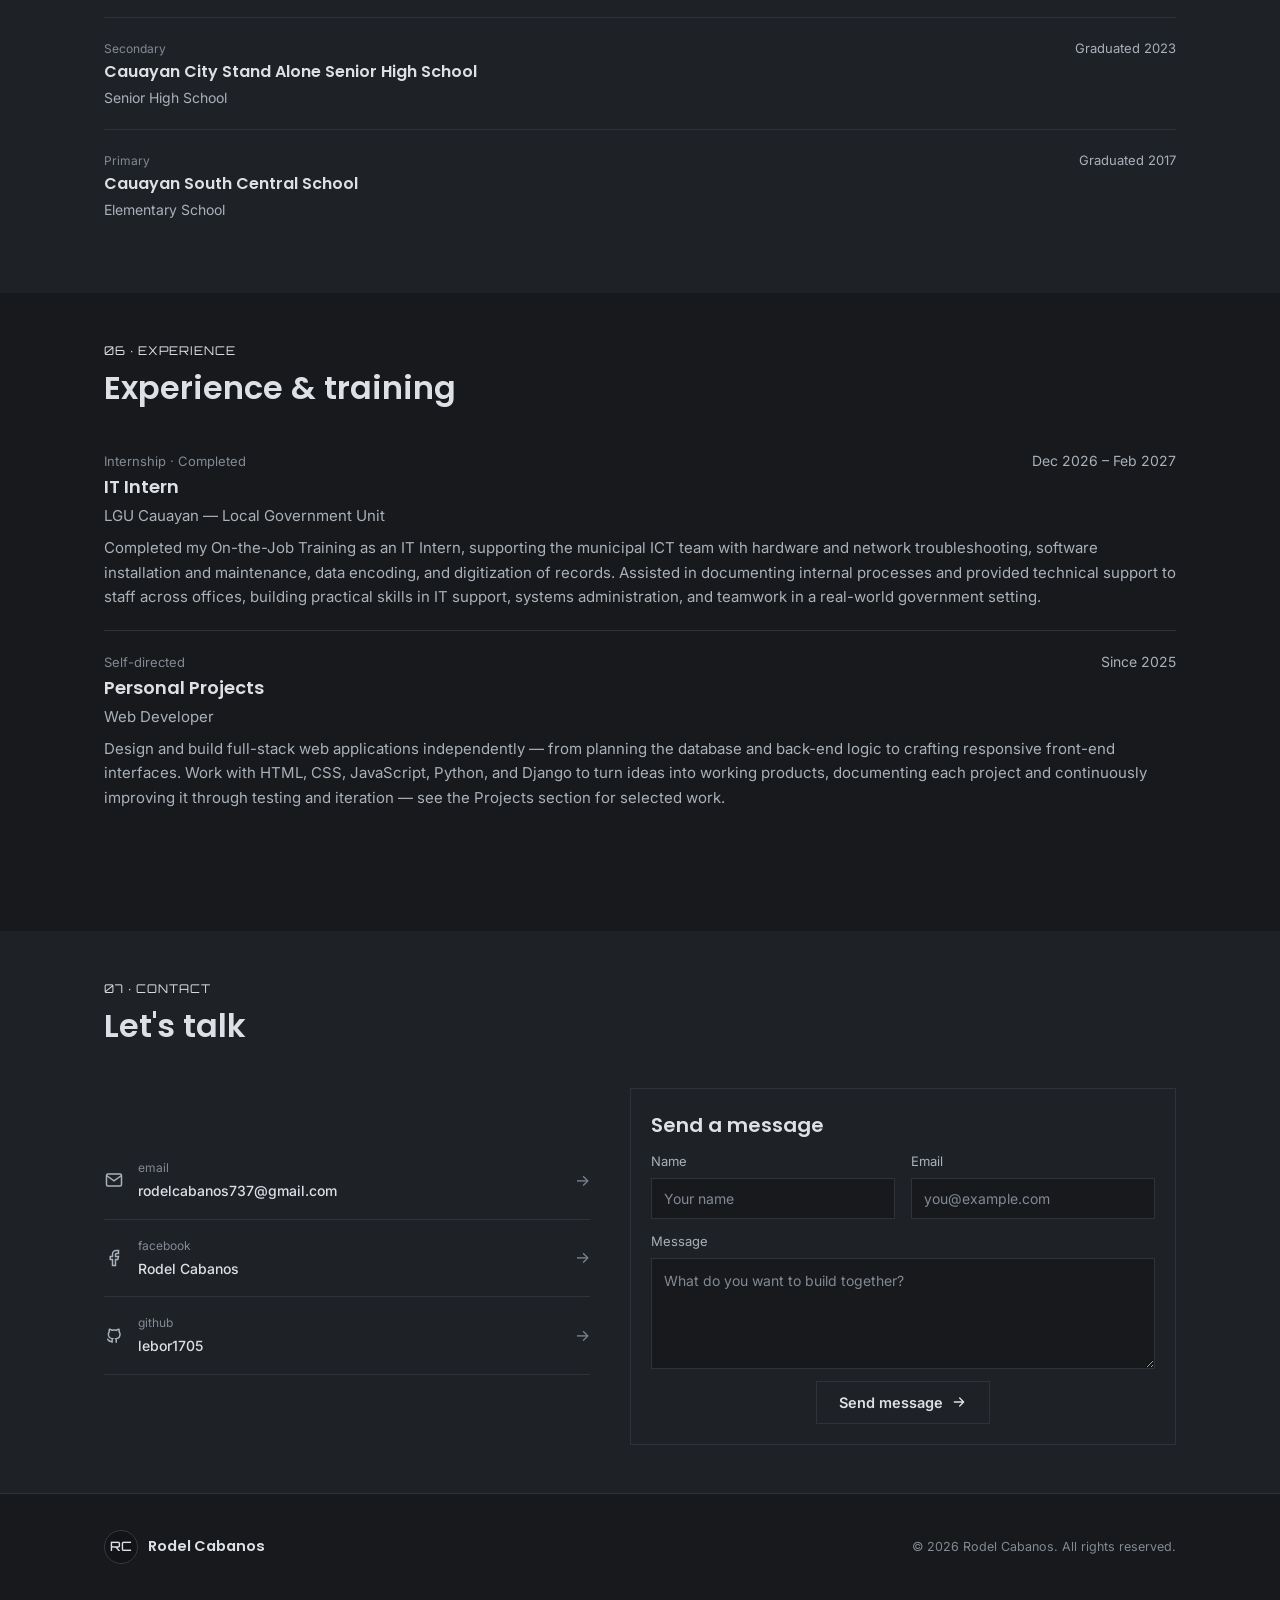
==== commit 99773a34: "ggggggggggggg" ====
--- a/index.html
+++ b/index.html
@@ -246,32 +246,31 @@
     <div class="section-head">
       <span class="eyebrow">06 · experience</span>
       <h2>Experience &amp; training</h2>
-      <p>Hands-on work, on-the-job training, and practical involvement so far.</p>
     </div>
 
     <div class="experience-list">
       <article class="experience-item">
         <div class="experience-heading">
           <div>
-            <p class="experience-level">Training</p>
-            <h3>[Company / Department]</h3>
-          </div>
-          <span class="experience-year">[Year] – [Year]</span>
-        </div>
-        <p class="experience-degree">On-the-Job Training / Intern — [Role]</p>
-        <p class="experience-note">[Describe your responsibilities, e.g. assisting in system development, testing, and documentation.]</p>
+            <p class="experience-level">Internship · Completed</p>
+            <h3>IT Intern</h3>
+          </div>
+          <span class="experience-year">Dec 2026 – Feb 2027</span>
+        </div>
+        <p class="experience-degree">LGU Cauayan — Local Government Unit</p>
+        <p class="experience-note">Completed my On-the-Job Training as an IT Intern, supporting the municipal ICT team with hardware and network troubleshooting, software installation and maintenance, data encoding, and digitization of records. Assisted in documenting internal processes and provided technical support to staff across offices, building practical skills in IT support, systems administration, and teamwork in a real-world government setting.</p>
       </article>
 
       <article class="experience-item">
         <div class="experience-heading">
           <div>
-            <p class="experience-level">Freelance</p>
-            <h3>Freelance / Personal Projects</h3>
-          </div>
-          <span class="experience-year">[Year] – Present</span>
+            <p class="experience-level">Self-directed</p>
+            <h3>Personal Projects</h3>
+          </div>
+          <span class="experience-year">Since 2025</span>
         </div>
         <p class="experience-degree">Web Developer</p>
-        <p class="experience-note">Building responsive websites and web applications with HTML, CSS, JavaScript, Python, and Django — see the Projects section for selected work.</p>
+        <p class="experience-note">Design and build full-stack web applications independently — from planning the database and back-end logic to crafting responsive front-end interfaces. Work with HTML, CSS, JavaScript, Python, and Django to turn ideas into working products, documenting each project and continuously improving it through testing and iteration — see the Projects section for selected work.</p>
       </article>
     </div>
   </div>
@@ -353,15 +352,10 @@
 <footer>
   <div class="wrap" style="display:flex; flex-wrap:wrap; gap:16px; align-items:center; justify-content:space-between; width:100%;">
     <div class="fbrand">
-      <span class="brand-mark">YN</span>
+      <span class="brand-mark">RC</span>
       <div>
         <div class="name">Rodel Cabanos</div>
       </div>
-    </div>
-    <div class="fsocial">
-      <a href="https://mail.google.com/mail/?view=cm&fs=1&to=rodelcabanos737@gmail.com" target="_blank" rel="noopener" aria-label="Email"><svg viewBox="0 0 24 24" fill="none" stroke="currentColor" stroke-width="2"><rect x="2" y="4" width="20" height="16" rx="2"/><path d="m22 6-10 7L2 6"/></svg></a>
-      <a href="https://github.com/yourusername" target="_blank" rel="noopener" aria-label="GitHub"><svg viewBox="0 0 24 24" fill="none" stroke="currentColor" stroke-width="2"><path d="M9 19c-4.3 1.4-4.3-2.5-6-3m12 5v-3.5c0-1 .1-1.4-.5-2 2.8-.3 5.5-1.4 5.5-6a4.6 4.6 0 0 0-1.3-3.2 4.2 4.2 0 0 0-.1-3.2s-1-.3-3.3 1.3a11.5 11.5 0 0 0-6 0C6.9 2.8 5.9 3.1 5.9 3.1a4.2 4.2 0 0 0-.1 3.2A4.6 4.6 0 0 0 4.5 9.5c0 4.6 2.7 5.7 5.5 6-.6.6-.6 1.2-.5 2V21"/></svg></a>
-      <a href="https://www.facebook.com/share/19pLEA3whV/" target="_blank" rel="noopener" aria-label="Facebook"><svg viewBox="0 0 24 24" fill="none" stroke="currentColor" stroke-width="2"><path d="M18 2h-3a5 5 0 0 0-5 5v3H7v4h3v8h4v-8h3l1-4h-4V7a1 1 0 0 1 1-1h3Z"/></svg></a>
     </div>
     <div class="copy">© <span id="year"></span> Rodel Cabanos. All rights reserved.</div>
   </div>
--- a/style.css
+++ b/style.css
@@ -483,11 +483,11 @@
 .experience-item:first-child{padding-top:0;}
 .experience-item:last-child{padding-bottom:0; border-bottom:0;}
 .experience-heading{display:flex; justify-content:space-between; align-items:baseline; gap:16px;}
-.experience-level{margin-bottom:5px; font-size:12px; color:var(--ink-faint);}
-.experience-heading h3{font-size:16px; color:var(--ink);}
-.experience-year{flex-shrink:0; font-size:13px; color:var(--ink-soft);}
-.experience-degree{margin-top:5px; font-size:14px; color:var(--ink-soft);}
-.experience-note{margin-top:5px; font-size:13px; color:var(--ink-faint);}
+.experience-level{margin-bottom:5px; font-size:13px; color:var(--ink-faint);}
+.experience-heading h3{font-size:18px; color:var(--ink);}
+.experience-year{flex-shrink:0; font-size:14px; color:var(--ink-soft);}
+.experience-degree{margin-top:6px; font-size:15px; color:var(--ink-soft);}
+.experience-note{margin-top:8px; font-size:15px; line-height:1.65; color:var(--ink-soft);}
 @media (max-width:600px){
   .experience-heading{flex-direction:column; align-items:flex-start; gap:4px;}
 }
@@ -511,7 +511,7 @@
    CONTACT
    ============================================================ */
 .contact-layout{display:grid; grid-template-columns:1fr 1fr; gap:40px; align-items:center;}
-#contact{padding-top:8px;}
+#contact{padding-top:44px;}
 .contact-aside{display:flex; flex-direction:column; gap:20px;}
 .contact-grid{display:flex; flex-direction:column;}
 .contact-card{
@@ -632,7 +632,7 @@
 }
 footer .fsocial a:hover{border-color:var(--accent); color:var(--accent);}
 footer .fsocial svg{width:16px; height:16px;}
-footer .copy{font-size:12.5px; color:var(--ink-faint); width:100%; padding-top:20px; border-top:1px solid var(--line); margin-top:16px;}
+footer .copy{font-size:12.5px; color:var(--ink-faint);}
 
 @media (max-width:600px){
   section{padding:32px 0 40px;}
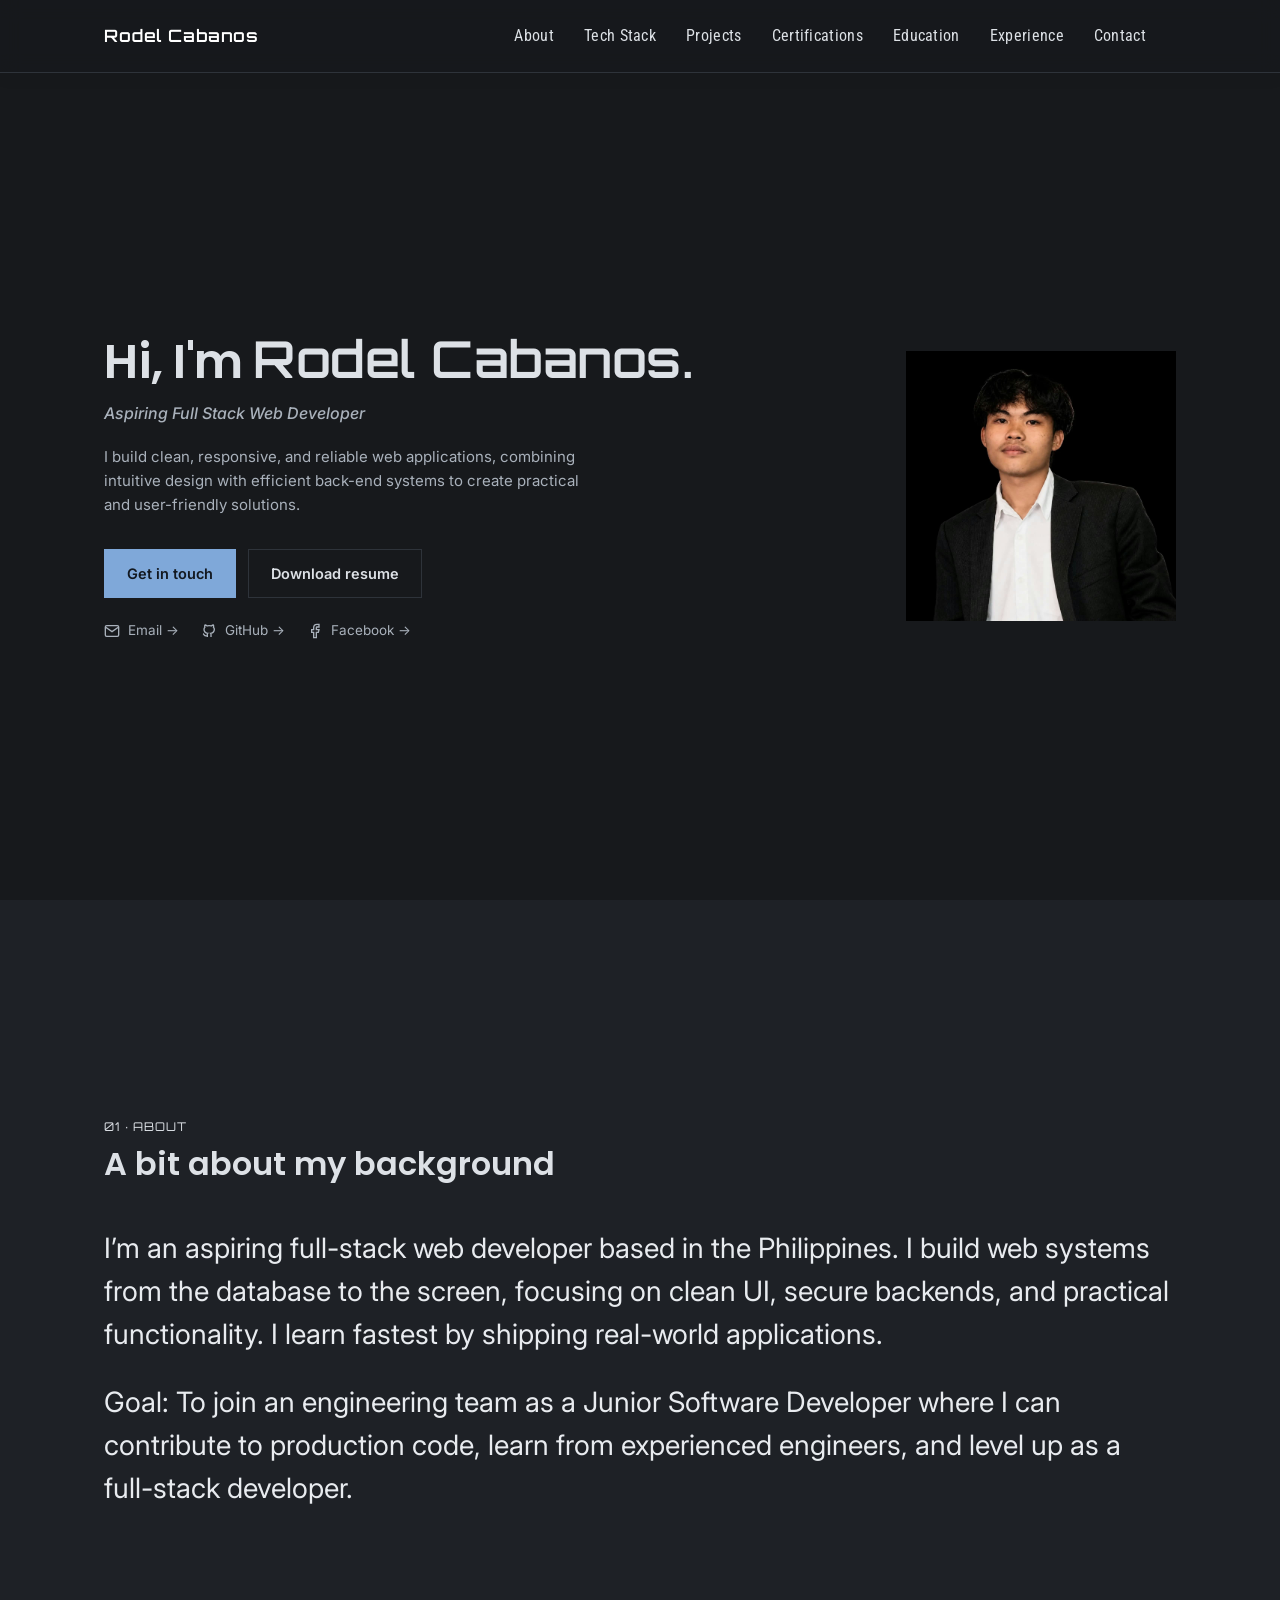
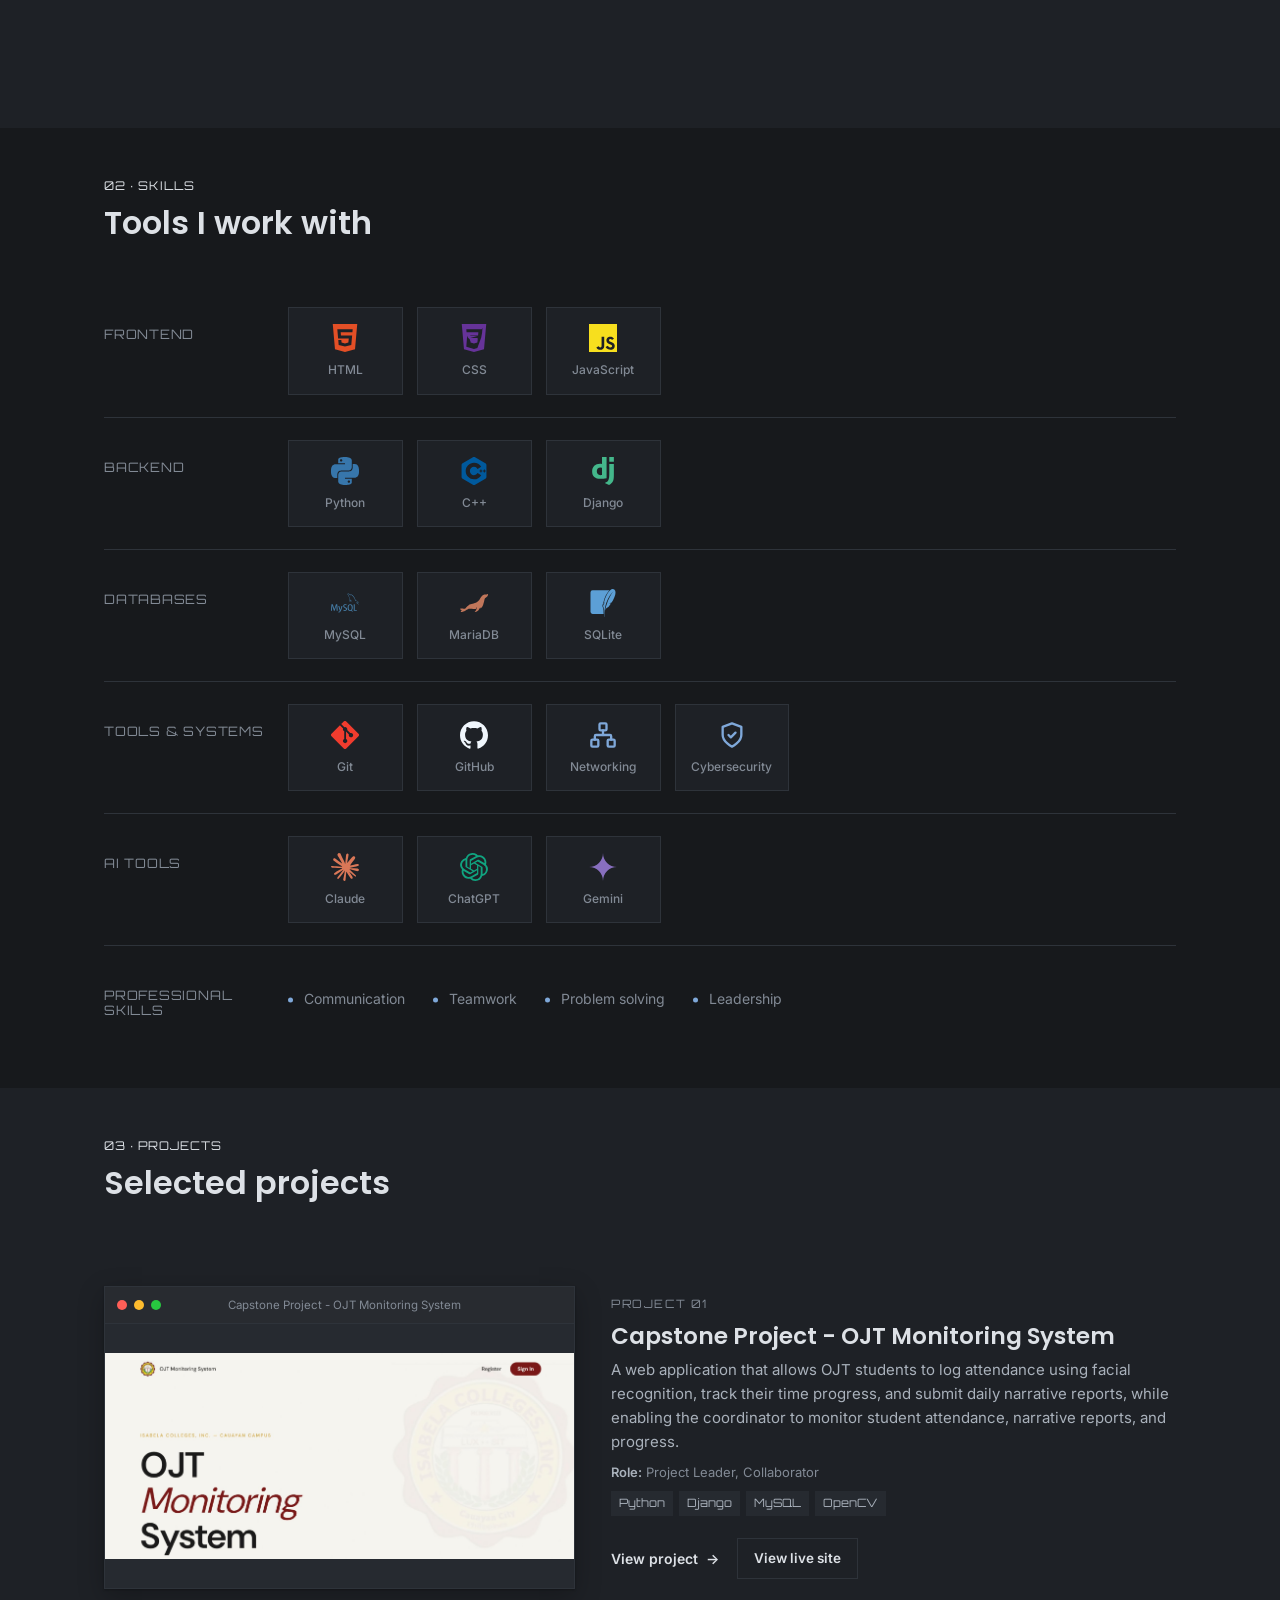
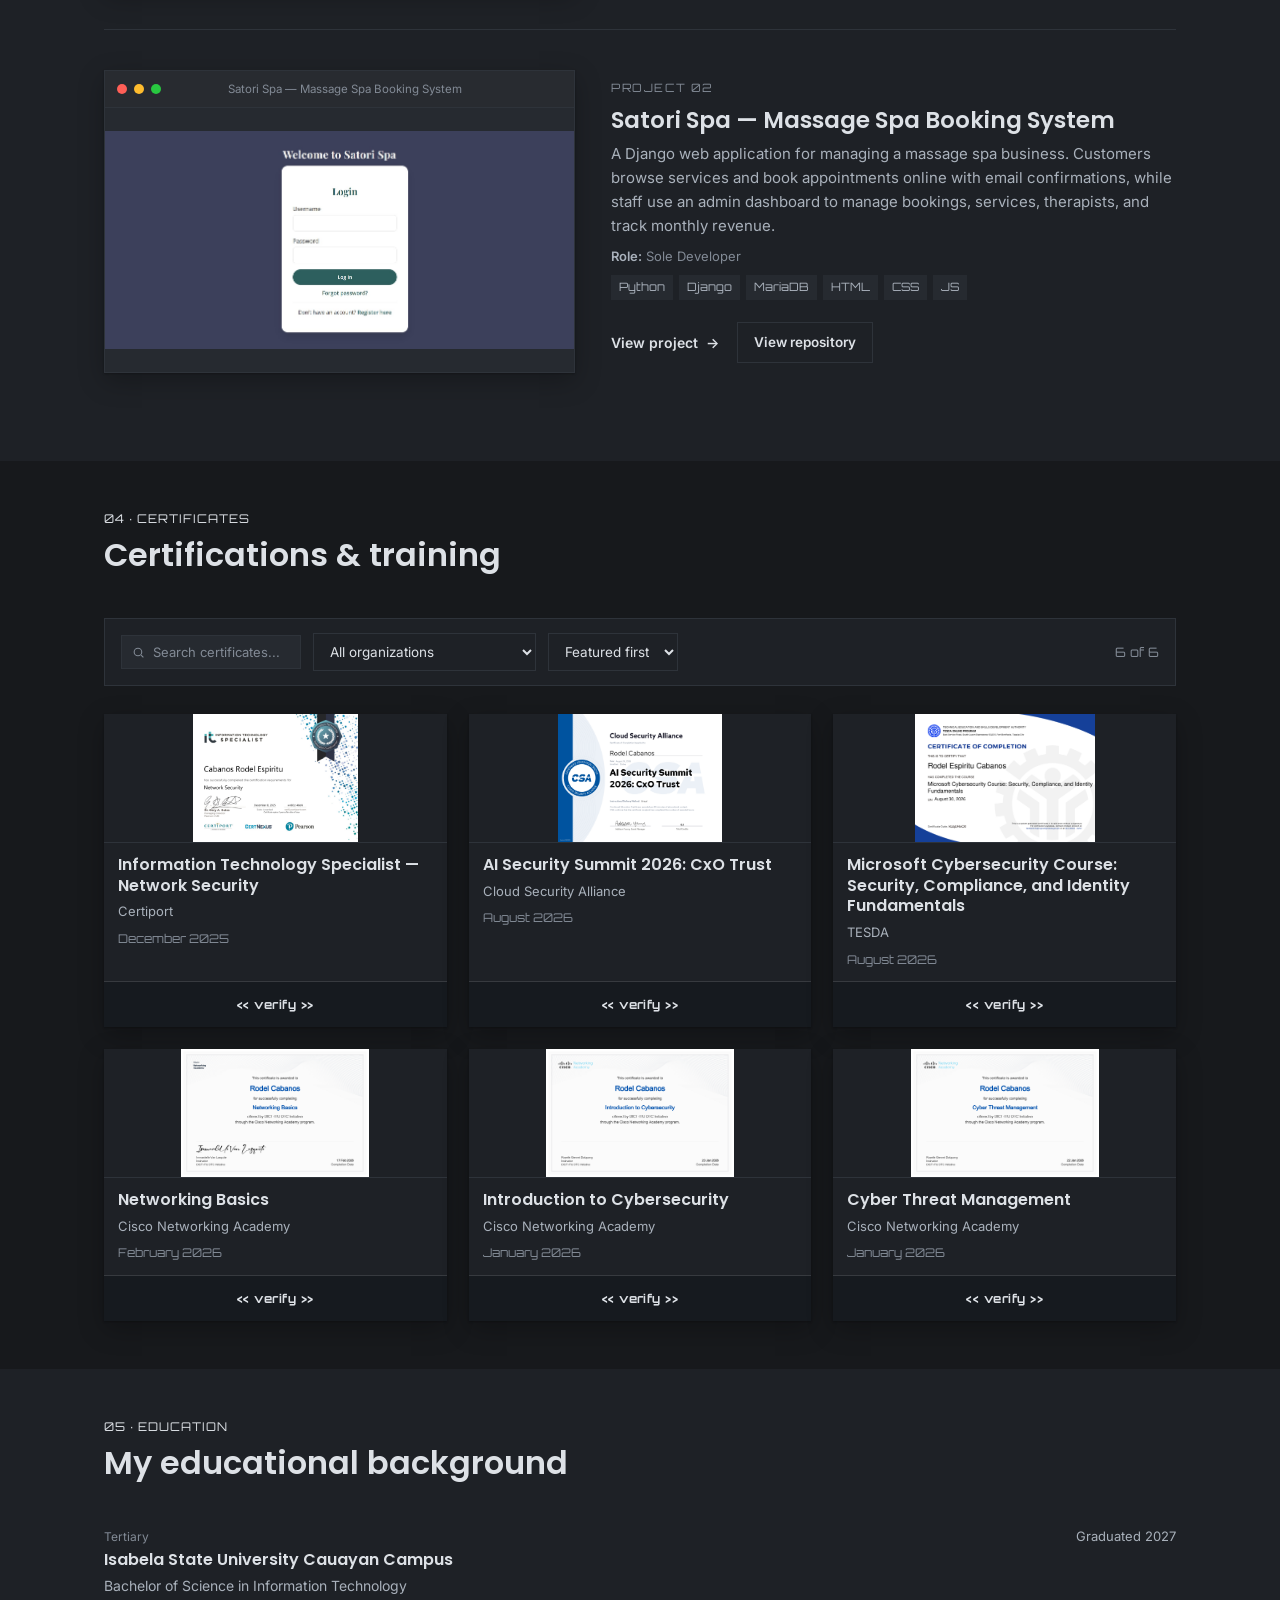
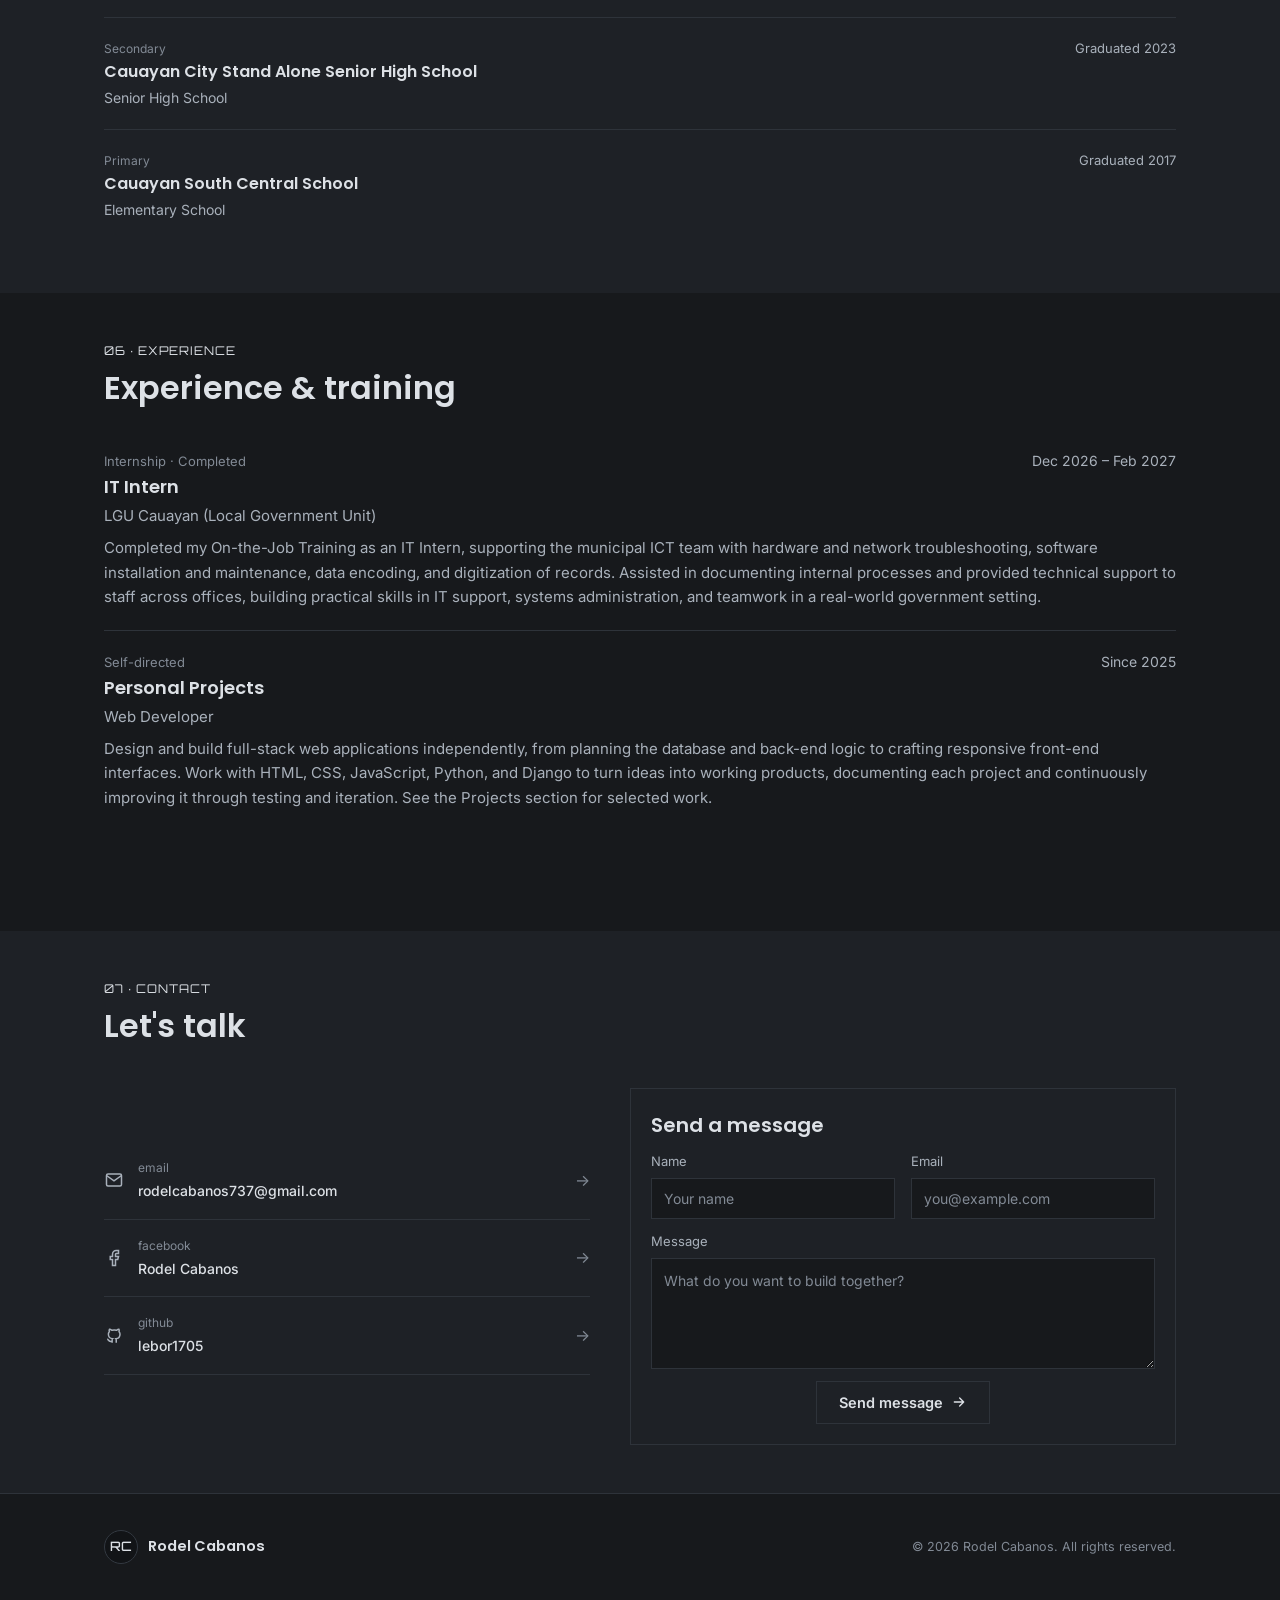
==== commit 3b2066d9: "hhhhhhhhhhhhhhhh" ====
--- a/index.html
+++ b/index.html
@@ -257,7 +257,7 @@
           </div>
           <span class="experience-year">Dec 2026 – Feb 2027</span>
         </div>
-        <p class="experience-degree">LGU Cauayan — Local Government Unit</p>
+        <p class="experience-degree">LGU Cauayan (Local Government Unit)</p>
         <p class="experience-note">Completed my On-the-Job Training as an IT Intern, supporting the municipal ICT team with hardware and network troubleshooting, software installation and maintenance, data encoding, and digitization of records. Assisted in documenting internal processes and provided technical support to staff across offices, building practical skills in IT support, systems administration, and teamwork in a real-world government setting.</p>
       </article>
 
@@ -270,7 +270,7 @@
           <span class="experience-year">Since 2025</span>
         </div>
         <p class="experience-degree">Web Developer</p>
-        <p class="experience-note">Design and build full-stack web applications independently — from planning the database and back-end logic to crafting responsive front-end interfaces. Work with HTML, CSS, JavaScript, Python, and Django to turn ideas into working products, documenting each project and continuously improving it through testing and iteration — see the Projects section for selected work.</p>
+        <p class="experience-note">Design and build full-stack web applications independently, from planning the database and back-end logic to crafting responsive front-end interfaces. Work with HTML, CSS, JavaScript, Python, and Django to turn ideas into working products, documenting each project and continuously improving it through testing and iteration. See the Projects section for selected work.</p>
       </article>
     </div>
   </div>
